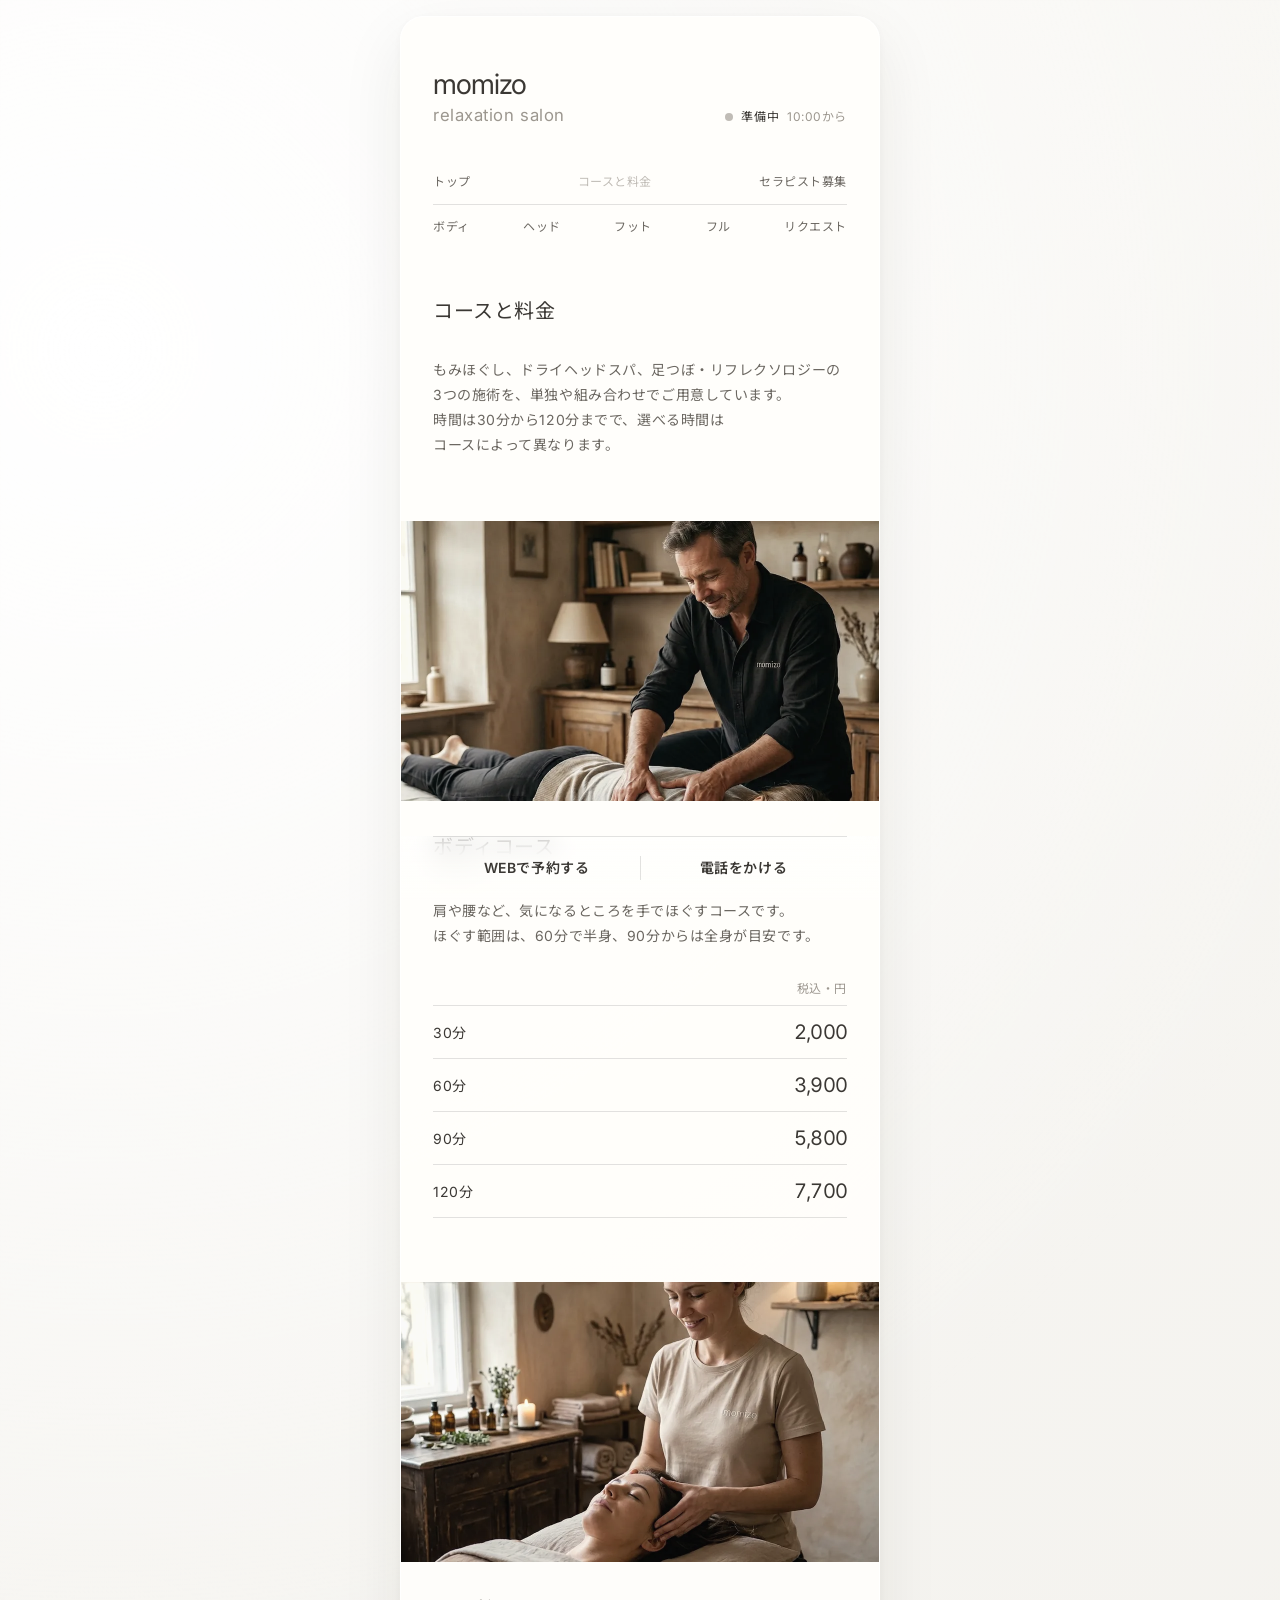
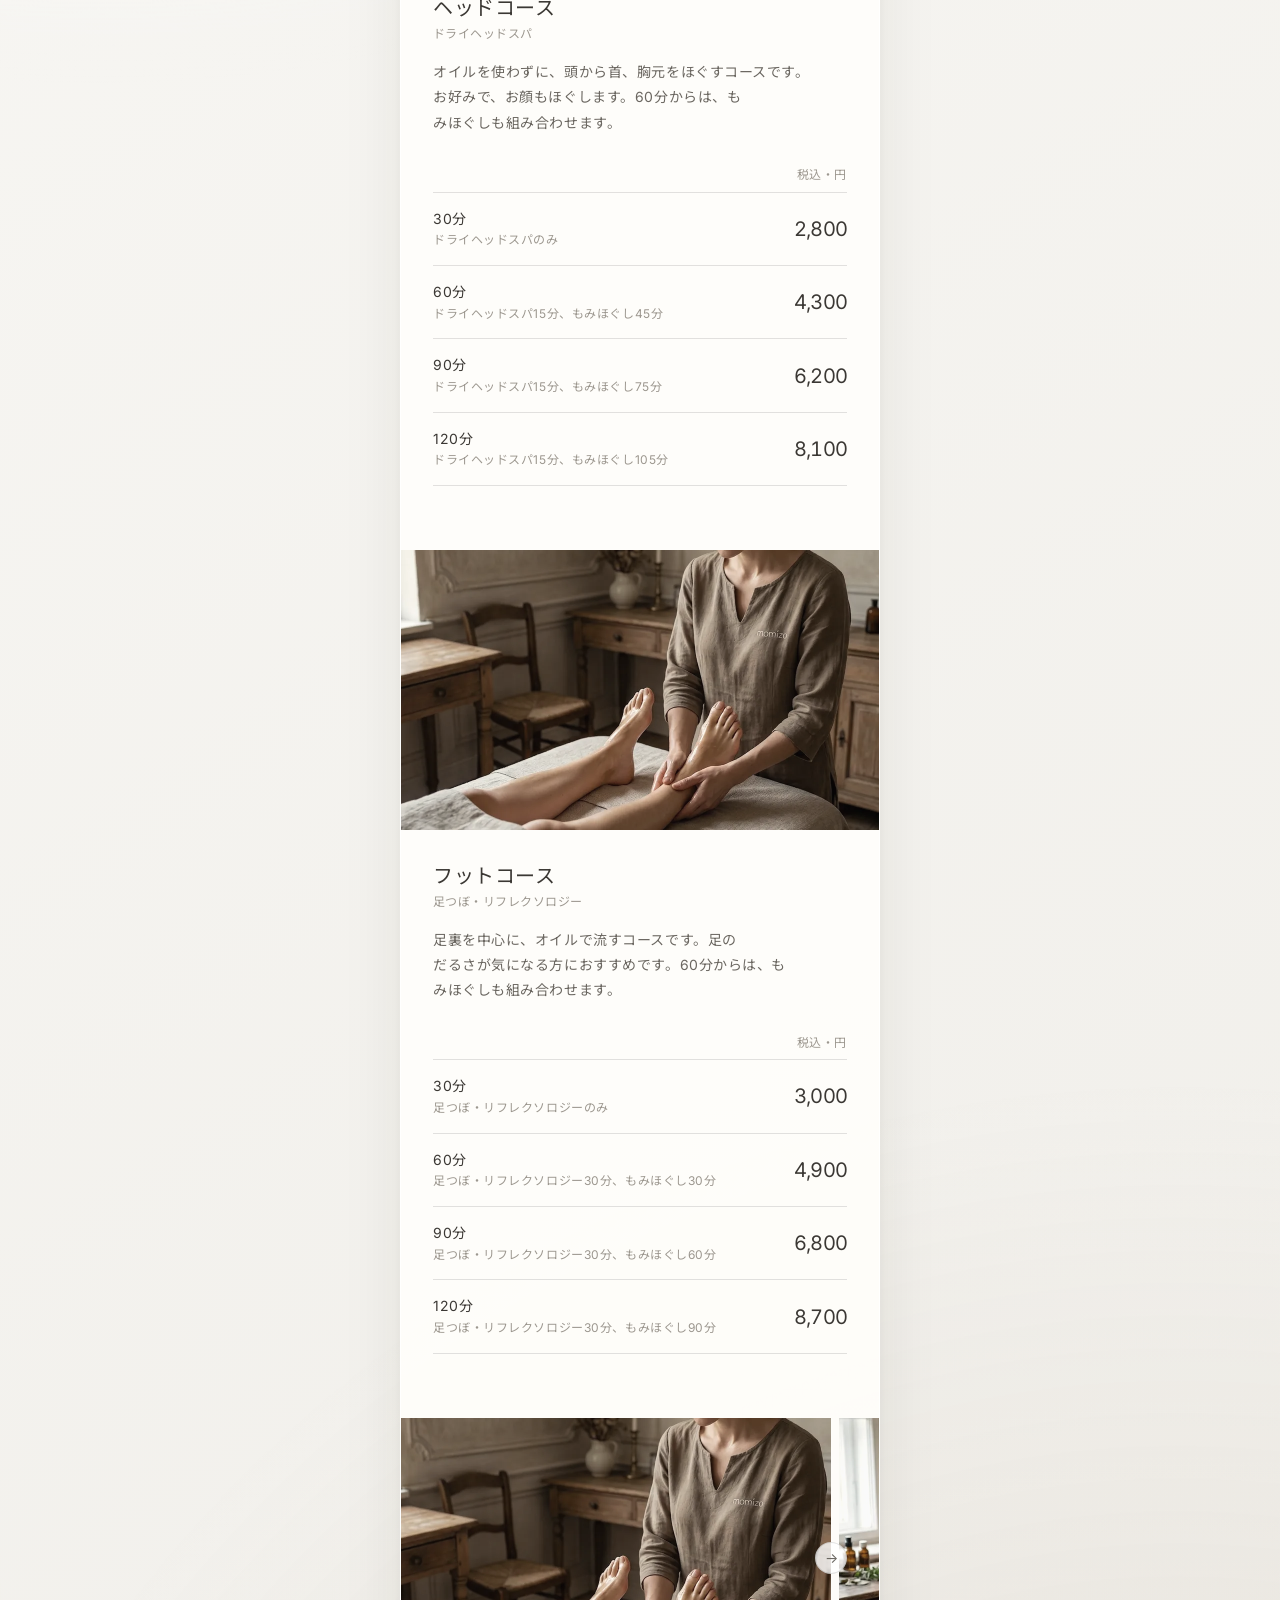
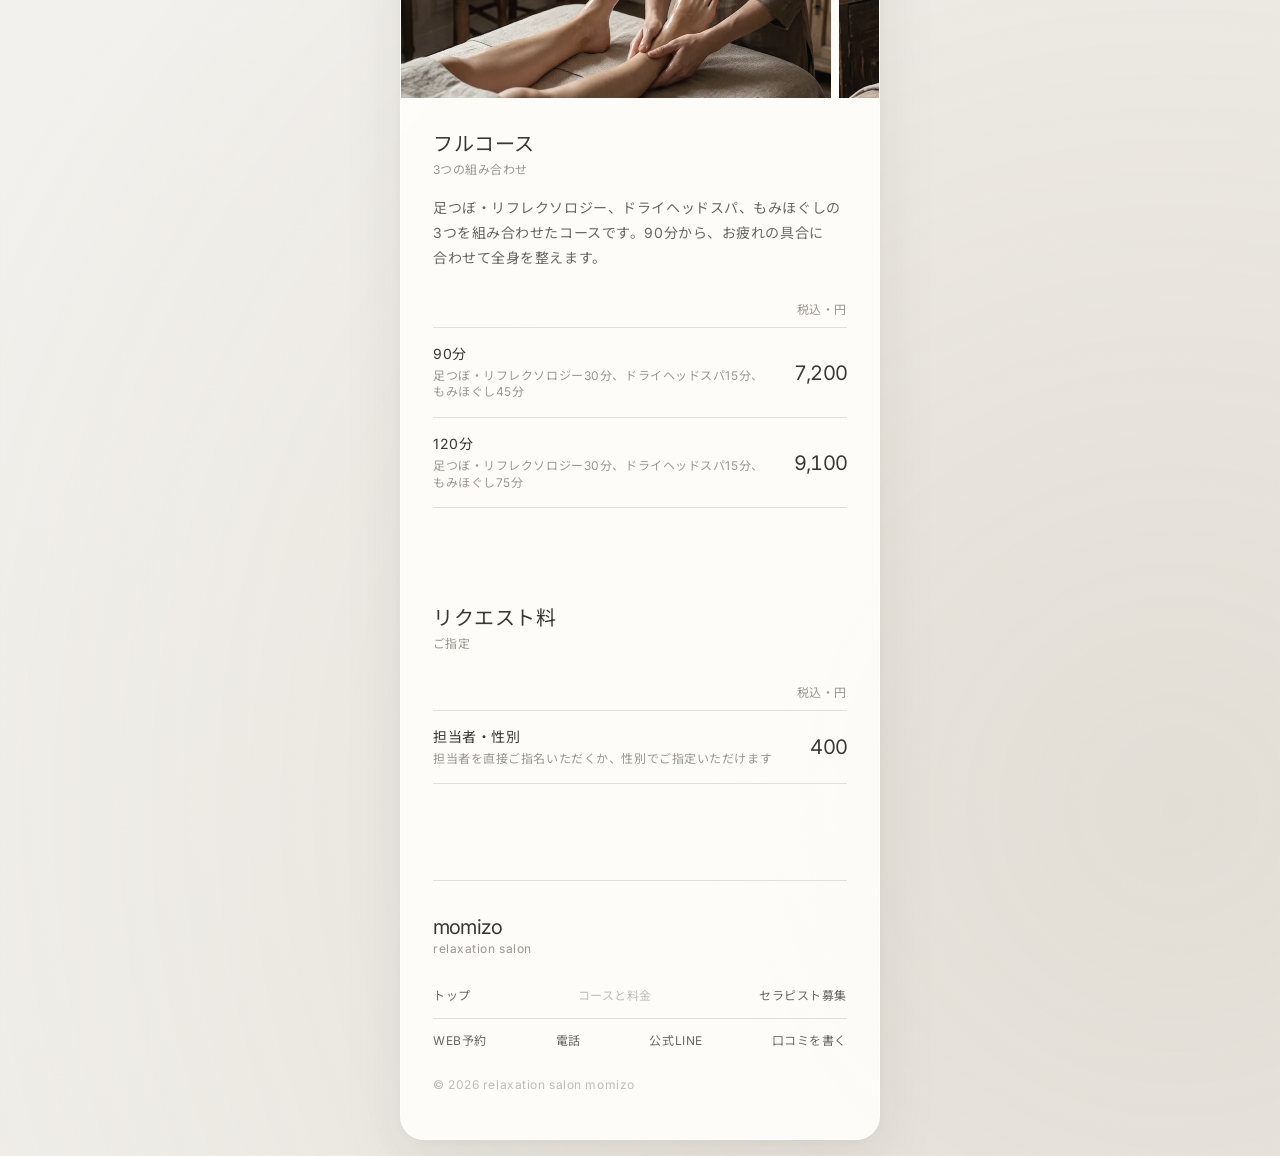
==== menu/index.html @ faef3290 "Add files via upload" ====
<!DOCTYPE html>
<html lang="ja">
<head>
<meta charset="UTF-8">
<meta name="viewport" content="width=device-width, initial-scale=1.0, viewport-fit=cover">
<meta name="theme-color" content="#f4f2ed">
<meta name="format-detection" content="telephone=no">
<title>コースと料金 | 揉蔵</title>
<meta name="description" content="揉蔵（もみぞう）のコースと料金です。もみほぐし、ドライヘッドスパ、足つぼ・リフレクソロジーの3つの施術を、単独や組み合わせでご用意しています。時間は30分から120分までで、選べる時間はコースによって異なります。">

<link rel="preconnect" href="https://fonts.googleapis.com">
<link rel="preconnect" href="https://fonts.gstatic.com" crossorigin>
<link href="https://fonts.googleapis.com/css2?family=Inter:wght@400;600&family=Noto+Sans+JP:wght@400;600&display=swap" rel="stylesheet">

<link rel="icon" href="../assets/icon/icon.svg" type="image/svg+xml">
<link rel="icon" href="../assets/icon/icon-32.png" sizes="32x32" type="image/png">
<link rel="apple-touch-icon" href="../assets/icon/apple-touch-icon.png">
<style>
/* =========================================================
   揉蔵サイト コースと料金のページ専用のスタイル（第11版。トップページと同じ値で組む）
   - 値は「揉蔵サイト デザイン規格書」のものだけを使う。ほかのページには影響しない
   - 画像は assets/img/ に置き、枠（.ph）の中に <img> を並べる。高さ560pxの WebP（1枚だけの枠は 960×560px）

   値の層
   層1 全体の共通値 … 色・文字・小さな間隔・角丸・部品の大きさ。全ページ同じ
   層2 ページの共通値 … 大きな間隔（64と96の2つ）。ページごとに1組
   層3 固有値 ……… 段階の外にある値。規格書の固有値の章に記載（変更禁止）

   規則
   1. 間隔は 4・8・12・16・24・32・48・64・96。関係が近いものほど狭く、となりの役割とは1段以上の差をつける
   2. 文字は 12・14・20（例外：ヘッダーのロゴ 28、求人の「65%」64）。太さは 400 が基本。600 は小見出し・ボタンだけ
      行間は 1・1.4・1.8。字間は基本 .04em
   3. 文と見出しは日本語。英語はロゴ（momizo と relaxation salon）と著作権表示だけ
   4. 写真の枠は高さ280で固定して横にスクロール。地図は 3:2
   5. 画面幅で値が変わるのは 480px 以下の1か所だけ
   ========================================================= */
:root {
  /* ===== 色 ===== */
  --ink-2: #3b3834; --muted: #6b6761; --soft: #9c978f; --faint: #c0bcb6;
  --accent: #a28d73; --accent-hover: #8f7b63;
  --paper: #f4f2ed; --paper-hi: #faf9f6; --paper-lo: #eeece7;
  --card: rgba(255,254,251,.9);
  --white: #fff; --white-50: rgba(255,255,255,.5); --white-80: rgba(255,255,255,.8);
  --ink-12: rgba(23,23,22,.12); --ink-20: rgba(23,23,22,.2);
  --accent-08: rgba(162,141,115,.08); --accent-16: rgba(162,141,115,.16);
  --shade-04: rgba(40,34,27,.04); --shade-08: rgba(40,34,27,.08);

  /* ================= 層1 全体の共通値 ================= */
  /* 間隔の段階 */
  --sp-1: 4px; --sp-2: 8px; --sp-3: 12px; --sp-4: 16px; --sp-6: 24px; --sp-8: 32px;
  --sp-12: 48px; --sp-16: 64px; --sp-24: 96px;

  /* 小さな間隔（役割で選ぶ） */
  --gap-tight: var(--sp-1);     /*  4 コース名→その下の施術名 */
  --gap-item: var(--sp-2);      /*  8 営業状況の点→文字、ナビ・ページの行の項目どうしの最小、特徴の札どうし */
  --gap-list: var(--sp-3);      /* 12 段落どうし、並んだボタンどうし、ボタン→注意書き */
  --gap-head: var(--sp-4);      /* 16 小見出し→中身、線で区切った行の上下、ページの行→区切り線→ナビ */
  --gap-block: var(--sp-6);     /* 24 本文→ボタン、注意書き→ボタン、セクションの説明文→中身 */
  --gap-section: var(--sp-8);   /* 32 セクション見出し→中身、写真→小見出し、区切り線の前後 */

  /* 横の位置（幅480px以下で変わる） */
  --page-pad: var(--sp-4);
  --card-w: 480px;              /* 固有値 */
  --card-pad-x: var(--sp-8);
  --card-pad-y: var(--sp-12);

  /* 部品の大きさ */
  --size-control: var(--sp-16); /* 64 ボタン・線のボタンの高さ（固有値） */
  --label-col: var(--sp-16);    /* 64 表の項目欄の幅（固有値） */
  --arrow: var(--sp-8);         /* 32 矢印の丸 */

  /* 線・角丸・影 */
  --bw: 1px; --focus-w: 2px;
  --r-md: 16px; --r-xl: 24px; --r-pill: 999px;
  --shadow-card: 0 var(--sp-6) var(--sp-16) var(--shade-08), 0 2px var(--sp-3) var(--shade-04);

  /* 文字 */
  --font-sans: "Inter", "Noto Sans JP", -apple-system, BlinkMacSystemFont, "Hiragino Sans", "Yu Gothic", sans-serif;
  --font-latin: "Inter", sans-serif;
  --fw-regular: 400; --fw-semibold: 600;
  --fs-sm: 12px;     /* 補足・注意書き、営業状況、ナビ、フッターのリンク、著作権表示、コースの施術名、表の単位 */
  --fs-md: 14px;     /* 本文、表、特徴の一覧、小見出し、ボタン */
  --fs-lg: 20px;     /* フッターのロゴ、セクション見出し、コース名、料金 */
  --fs-logo: 28px;   /* 固有値：ヘッダーのロゴ。下のリンクの行に埋もれないよう、ここだけ大きく */
  --lh-none: 1;      /* 1行の部品 */
  --lh-ui: 1.4;      /* 見出し、ボタン */
  --lh-text: 1.8;    /* 文章 */
  --ls-latin: -.04em; --ls-base: .04em;

  /* 動き */
  --dur-press: .1s; --dur-base: .2s; --dur-enter: .8s;
  --ease-out: cubic-bezier(.16, 1, .3, 1);
  --lift: -2px; --press: .97; --enter-y: var(--sp-4);
  --dock-delay: .6s;   /* 画面下のメニューが出てくるまでの間（カードの現れ .8s に少し重ねる） */

  /* 背景 */
  --bg-page:
    radial-gradient(circle at 8% 8%, var(--white), transparent 32%),
    radial-gradient(circle at 92% 92%, var(--accent-16), transparent 32%),
    linear-gradient(145deg, var(--paper-hi) 0%, var(--paper-lo) 100%);

  /* ================= 層2 ページの共通値（トップページ） ================= */
  --page-group: var(--sp-16);     /* 64 ナビ→最初の内容、セクションの中の大きなまとまりどうし、帯の上下の内側 */
  --page-section: var(--sp-24);   /* 96 セクションどうし、最後の内容→フッター */

  color-scheme: light;
}
@media (max-width: 480px) { :root { --page-pad: var(--sp-2); --card-pad-x: var(--sp-4); --card-pad-y: var(--sp-8); } }

/* ---------- 土台 ---------- */
* { box-sizing: border-box; margin: 0; padding: 0; }
html { scroll-behavior: smooth; -webkit-text-size-adjust: 100%; background: var(--paper); min-height: 100%; }
body {
  font-family: var(--font-sans); font-weight: var(--fw-regular); font-size: var(--fs-md); line-height: var(--lh-text); letter-spacing: var(--ls-base);
  color: var(--ink-2); background: var(--bg-page);
  -webkit-font-smoothing: antialiased; text-rendering: optimizeLegibility; overflow-x: hidden;
  min-height: 100svh; display: grid; place-items: start center;
  padding: calc(env(safe-area-inset-top, 0px) + var(--page-pad)) var(--page-pad) calc(env(safe-area-inset-bottom, 0px) + var(--page-pad));
}
/* 日本語は文節で折り返す。見出しは行の長さをそろえる。固有名詞と数字のまとまりは .nb で途中で切らない */
.nb { white-space: nowrap; }
h1, h2, h3, p, dd, li, small { word-break: auto-phrase; }
p, dd, li, small { text-wrap: pretty; }
h1, h2, h3 { text-wrap: balance; font-weight: var(--fw-regular); line-height: var(--lh-ui); color: var(--ink-2); }
main p { color: var(--muted); }
a { color: inherit; }
a:focus-visible { outline: var(--focus-w) solid var(--accent); outline-offset: var(--focus-w); }
.wrap { width: 100%; }
section[id], article[id] { scroll-margin-top: var(--page-group); }

/* ---------- カード ---------- */
.card {
  position: relative; width: min(100%, var(--card-w));
  min-height: calc(100svh - env(safe-area-inset-top, 0px) - env(safe-area-inset-bottom, 0px) - var(--page-pad) * 2);
  display: flex; flex-direction: column; padding: var(--card-pad-y) var(--card-pad-x); overflow: hidden;
  border: var(--bw) solid var(--white-80); border-radius: var(--r-xl); background: var(--card); box-shadow: var(--shadow-card);
  animation: enter var(--dur-enter) var(--ease-out) both;
}
@keyframes enter { from { opacity: 0; transform: translateY(var(--enter-y)) scale(.99); } to { opacity: 1; transform: none; } }

/* ---------- ヘッダー：ロゴ（左）と営業状況（右）を1行に、区切り線、その下にナビ ---------- */
.head .wrap { display: flex; align-items: flex-end; align-items: last baseline; justify-content: space-between; gap: var(--gap-head); }   /* 営業状況はロゴの下の行（relaxation salon）の文字の下の線にそろえる */
/* ページの行：ロゴの下に、フッターと同じ並び。ロゴとの間は48あけて、ロゴを独立させる。区切り線の上が「サイトのページ」、下が「このページの中」 */
.head .brand { font-size: var(--fs-logo); }
.head-pages { margin-top: var(--sp-12); padding-bottom: var(--gap-head); border-bottom: var(--bw) solid var(--ink-12); }
/* ロゴ：コース名と同じ書き方。英字の名前（20px・400・-.04em・ink-2）の下に、小さな英字（12px・soft）。間0 */
.brand { display: grid; font-size: var(--fs-lg); color: inherit; text-decoration: none; transition: opacity var(--dur-base) var(--ease-out); }
.brand-name { font-size: 1em; line-height: var(--lh-ui); letter-spacing: var(--ls-latin); color: var(--ink-2); }
/* ロゴは1つの塊として大きさを変える。relaxation salon は momizo の0.6倍（フッター20→12、ヘッダー28→16.8） */
.brand-sub { font-size: .6em; line-height: var(--lh-ui); color: var(--soft); white-space: nowrap; }
/* 営業状況：点＋いまの状態（ink-2）と、閉まる時刻か次に開く日時（soft） */
.status { display: none; align-items: baseline; gap: var(--gap-item); font-size: var(--fs-sm); line-height: var(--lh-ui); white-space: nowrap; color: var(--soft); }
.status.on { display: flex; }
.status b { display: flex; align-items: center; gap: var(--gap-item); font-weight: inherit; color: var(--ink-2); }
.status b::before { content: ""; width: var(--sp-2); height: var(--sp-2); border-radius: 50%; background: var(--faint); }
.status.open b::before { background: var(--accent); box-shadow: 0 0 0 var(--sp-1) var(--accent-16); }

/* ナビとリンクの行：左右の端までそろえて1行に。
   ヘッダー：ロゴ → ページの行 → 区切り線 → そのページの目次（見出しを上から順に。ページ内へ飛ぶ）
   フッター：ロゴ → ページの行 → 区切り線 → 外部（WEB予約 → 電話 → 公式LINE → 口コミを書く）
   ページの行はヘッダーとフッターで同じ（トップ → コースと料金 → セラピスト募集。今いるページは薄くして、リンクにしない） */
.nav, .link-row { display: flex; flex-wrap: wrap; justify-content: space-between; gap: var(--gap-item); }
.nav { margin-top: var(--gap-head); }
.nav a, .link-row a, .link-row span { padding: var(--gap-head) 0; margin: calc(var(--gap-head) * -1) 0; font-size: var(--fs-sm); line-height: var(--lh-none); text-decoration: none; white-space: nowrap; color: var(--muted); transition: color var(--dur-base) var(--ease-out); }
.link-row [aria-current] { color: var(--faint); }   /* 今いるページは薄くして、リンクにしない */
@media (hover: hover) { .brand:hover { opacity: .6; } .nav a:hover, .link-row a:hover { color: var(--ink-2); } }

/* ---------- 写真の枠（画像がないときは仮画像の面） ---------- */
/* 写真は角丸の枠に入れず、カードの端から端まで広げる（はじめての方への帯と同じ広げ方）。
   色味は、地図と同じ考えで少しだけ落ち着かせ、写真どうしのトーンをそろえる */
/* 高さは280で固定（固有値）。写真はその高さのまま横に並べ、横にスクロールして複数枚を見る。
   次の写真が48だけのぞくように、1枚の幅は枠より48せまくする。1枚だけのときは枠の幅いっぱいに広げる。
   止まる位置（スナップ）は付けない。指を離した所でそのまま止まり、端から端へ戻らない */
.ph {
  --ph-h: 280px;
  display: flex; gap: var(--sp-2); height: var(--ph-h);
  margin-inline: calc(var(--card-pad-x) * -1);
  overflow-x: auto; overflow-y: hidden; overscroll-behavior-x: contain; contain: inline-size;
  scrollbar-width: none;
}
.ph::-webkit-scrollbar { display: none; }
.ph img {
  flex: 0 0 auto; width: auto; height: 100%; max-width: calc(100% - var(--sp-12));
  object-fit: cover;
  background: linear-gradient(160deg, var(--paper-hi) 0%, var(--accent-16) 100%);
  filter: saturate(.82) sepia(.08) brightness(1.02) contrast(.96);
}
.ph img:only-child { width: 100%; max-width: none; }
/* マウスの人向けの送りボタン（矢印の丸）。スクロールできる枠にだけ、スクリプトで付ける */
.ph-box { position: relative; }
.ph-btn {
  position: absolute; top: 50%; z-index: 1; width: var(--arrow); height: var(--arrow); margin-top: calc(var(--arrow) / -2);
  display: none; place-items: center; padding: 0; cursor: pointer;
  border: var(--bw) solid var(--ink-12); border-radius: 50%; background: var(--white-80);
  font: inherit; line-height: var(--lh-none); color: var(--muted);
  transition: opacity var(--dur-base) var(--ease-out), background-color var(--dur-base) var(--ease-out);
}
.ph-btn.prev { left: 0; } .ph-btn.next { right: 0; }
.ph-btn[disabled] { opacity: 0; pointer-events: none; }
@media (hover: hover) and (pointer: fine) { .ph-btn { display: grid; } .ph-btn:hover { background: var(--white); color: var(--ink-2); } }

/* ---------- 見出し：日本語だけ。セクション見出しは20で400、小見出しは本文と同じ14で600 ---------- */
h2 { font-size: var(--fs-lg); margin-bottom: var(--gap-section); }
h3 { font-size: var(--fs-md); font-weight: var(--fw-semibold); }

/* ---------- ページの並び（層2） ---------- */
.page-title { padding-top: var(--page-group); }
.courses { display: grid; gap: var(--page-group); margin-top: var(--page-group); }
.sec { padding-top: var(--page-section); }

/* ---------- ページの題：セクション見出しと同じ形 ---------- */
h1 { font-size: var(--fs-lg); margin-bottom: var(--gap-section); }

/* ---------- コース：写真 → コース名（英語の下に日本語）→ 説明 → 料金表 ---------- */
.course .name { display: grid; margin-bottom: 0; gap: var(--gap-tight); margin-top: var(--gap-section); font-size: var(--fs-lg); }
.course .name small { font-size: var(--fs-sm); letter-spacing: var(--ls-base); color: var(--soft); }
#request .name { display: grid; gap: var(--gap-tight); }   /* コース名と同じ形：名前の下に小さく日本語の説明 */
#request .name small { font-size: var(--fs-sm); letter-spacing: var(--ls-base); color: var(--soft); }
.course .name + p { margin-top: var(--gap-head); }

/* ---------- 料金表：左に時間とその内訳、右に料金。線の行の上下は16 ---------- */
.prices { list-style: none; border-top: var(--bw) solid var(--ink-12); }
/* 単位：表の右上に1か所だけ「税込・円」（総額表示）。料金の数字には「¥」も「税込」も付けない */
.unit { margin-top: var(--gap-section); margin-bottom: var(--gap-item); text-align: right; font-size: var(--fs-sm); line-height: var(--lh-ui); color: var(--soft); }
.unit + .prices { margin-top: 0; }
h2 + .unit { margin-top: 0; }   /* 見出しの直後は見出しの余白だけ */
p + .prices { margin-top: var(--gap-section); }
.prices li { display: grid; grid-template-columns: 1fr auto; gap: 0 var(--gap-head); align-items: center; padding: var(--gap-head) 0; border-bottom: var(--bw) solid var(--ink-12); }
.prices .t { display: grid; gap: var(--gap-tight); line-height: var(--lh-ui); }
.prices .t small { font-size: var(--fs-sm); color: var(--soft); }
.prices b { font-size: var(--fs-lg); line-height: var(--lh-none); font-weight: var(--fw-regular); letter-spacing: var(--ls-latin); font-variant-numeric: tabular-nums; white-space: nowrap; }

/* ---------- フッター ---------- */
.site-foot { margin-top: auto; padding-top: var(--page-section); }

/* ---------- 画面下のメニュー（LINEのリッチメニューのように画面の下に出す）
   カードの中に溶け込む形：カードの幅の内側に、白の透ける面（white-50 → card）とぼかし。影と角丸は付けない。
   上の区切り線はページの区切り線と同じく、中身の幅だけ。項目どうしは短い縦線で区切る。
   絵は使わず、文字だけ。ボタンと同じ 14px・600・ink-2 にして、ページの言葉づかいに合わせる。
   フッター（求人ページはフォーム）が見えてきたら、下へ引っ込めて隠す ---------- */
.dock {
  position: fixed; left: 50%; bottom: 0; z-index: 10;
  width: min(100% - (var(--page-pad) + var(--bw)) * 2, var(--card-w) - var(--bw) * 2); translate: -50% 0;
  display: grid; grid-auto-flow: column; grid-auto-columns: 1fr;
  padding: 0 var(--card-pad-x) env(safe-area-inset-bottom, 0px);
  background: linear-gradient(var(--white-50), var(--card));
  -webkit-backdrop-filter: blur(var(--sp-3)); backdrop-filter: blur(var(--sp-3));
  transition: translate var(--dur-base) var(--ease-out), opacity var(--dur-base) var(--ease-out);
}
.dock::before { content: ""; position: absolute; top: 0; left: var(--card-pad-x); right: var(--card-pad-x); height: var(--bw); background: var(--ink-12); }
.dock.hide { translate: -50% 100%; opacity: 0; pointer-events: none; }
/* 開いたとき、カードが現れ終わるころに下からすっと出てくる（1回だけ）。
   backwards なので、出終わったあとは .hide の出し入れの邪魔をしない */
.dock { animation: dock-in var(--dur-enter) var(--ease-out) var(--dock-delay) backwards; }
@keyframes dock-in { from { translate: -50% 100%; opacity: 0; } }
.dock a {
  position: relative; display: grid; place-content: center;
  min-height: var(--size-control); font-size: var(--fs-md); font-weight: var(--fw-semibold); line-height: var(--lh-ui); text-decoration: none; white-space: nowrap; color: var(--ink-2);
  transition: opacity var(--dur-base) var(--ease-out), transform var(--dur-base) var(--ease-out);
}
.dock a + a::before { content: ""; position: absolute; left: 0; top: 50%; height: var(--sp-6); margin-top: calc(var(--sp-6) / -2); width: var(--bw); background: var(--ink-12); }
.dock a:focus-visible { outline-offset: calc(var(--focus-w) * -1); border-radius: var(--r-md); }
.dock a:active { transform: scale(var(--press)); transition-duration: var(--dur-press); }
@media (hover: hover) { .dock a:hover { opacity: .6; } }

.foot-body { padding-top: var(--gap-section); border-top: var(--bw) solid var(--ink-12); }
.foot-pages { margin-top: var(--gap-section); padding-bottom: var(--gap-head); border-bottom: var(--bw) solid var(--ink-12); }
.foot-ext { margin-top: var(--gap-head); }   /* 線の上下16。押せる範囲は線のところで接する */
.footer { margin-top: var(--gap-section); font-family: var(--font-latin); font-size: var(--fs-sm); line-height: var(--lh-none); color: var(--faint); }

@keyframes rise { from { opacity: 0; translate: 0 var(--enter-y); } to { opacity: 1; translate: 0 0; } }
@media (prefers-reduced-motion: reduce) { *, *::before, *::after { animation-duration: .01ms !important; animation-delay: 0s !important; transition-duration: .01ms !important; scroll-behavior: auto !important; } }
</style>
</head>

<body class="page-menu">
<div class="card">
<header class="head">
  <div class="wrap">
    <a class="brand" href="../" aria-label="momizo トップページ"><span class="brand-name" lang="en">momizo</span><span class="brand-sub" lang="en">relaxation salon</span></a>
    <p class="status" id="status"></p>
  </div>
  <nav class="link-row head-pages" aria-label="ページ">
    <a href="../">トップ</a><span aria-current="page">コースと料金</span><a href="../recruit/">セラピスト募集</a>
  </nav>
  <nav class="nav" aria-label="このページの目次">
    <a href="#body">ボディ</a><a href="#head">ヘッド</a><a href="#foot">フット</a><a href="#full">フル</a><a href="#request">リクエスト</a>
  </nav>
</header>

<main>
  <div class="page-title">
    <h1>コースと料金</h1>
    <p>もみほぐし、ドライヘッドスパ、<span class="nb">足つぼ・リフレクソロジー</span>の3つの施術を、単独や組み合わせでご用意しています。時間は30分から120分までで、選べる時間はコースによって異なります。</p>
  </div>

  <div class="courses">
    <article class="course" id="body">
      <div class="ph"><img src="../assets/img/course-body.webp" alt="もみほぐしの様子。服の上から背中をほぐす" width="960" height="560" decoding="async"></div>
      <h2 class="name">ボディコース<small>もみほぐし</small></h2>
      <p>肩や腰など、気になるところを手でほぐすコースです。ほぐす範囲は、60分で半身、90分からは全身が目安です。</p>
      <p class="unit">税込・円</p>
      <ul class="prices">
          <li><span class="t">30分</span><b>2,000</b></li>
          <li><span class="t">60分</span><b>3,900</b></li>
          <li><span class="t">90分</span><b>5,800</b></li>
          <li><span class="t">120分</span><b>7,700</b></li>
      </ul>
    </article>
    <article class="course" id="head">
      <div class="ph"><img src="../assets/img/course-head.webp" alt="ドライヘッドスパの様子。あお向けで頭をほぐす" width="960" height="560" loading="lazy" decoding="async"></div>
      <h2 class="name">ヘッドコース<small>ドライヘッドスパ</small></h2>
      <p>オイルを使わずに、頭から首、胸元をほぐすコースです。お好みで、お顔もほぐします。60分からは、もみほぐしも組み合わせます。</p>
      <p class="unit">税込・円</p>
      <ul class="prices">
          <li><span class="t">30分<small><span class="nb">ドライヘッドスパのみ</span></small></span><b>2,800</b></li>
          <li><span class="t">60分<small><span class="nb">ドライヘッドスパ15分</span>、<span class="nb">もみほぐし45分</span></small></span><b>4,300</b></li>
          <li><span class="t">90分<small><span class="nb">ドライヘッドスパ15分</span>、<span class="nb">もみほぐし75分</span></small></span><b>6,200</b></li>
          <li><span class="t">120分<small><span class="nb">ドライヘッドスパ15分</span>、<span class="nb">もみほぐし105分</span></small></span><b>8,100</b></li>
      </ul>
    </article>
    <article class="course" id="foot">
      <div class="ph"><img src="../assets/img/course-foot.webp" alt="足つぼ・リフレクソロジーの様子。オイルで足をほぐす" width="960" height="560" loading="lazy" decoding="async"></div>
      <h2 class="name">フットコース<small>足つぼ・リフレクソロジー</small></h2>
      <p>足裏を中心に、オイルで流すコースです。足のだるさが気になる方におすすめです。60分からは、もみほぐしも組み合わせます。</p>
      <p class="unit">税込・円</p>
      <ul class="prices">
          <li><span class="t">30分<small><span class="nb">足つぼ・リフレクソロジーのみ</span></small></span><b>3,000</b></li>
          <li><span class="t">60分<small><span class="nb">足つぼ・リフレクソロジー30分</span>、<span class="nb">もみほぐし30分</span></small></span><b>4,900</b></li>
          <li><span class="t">90分<small><span class="nb">足つぼ・リフレクソロジー30分</span>、<span class="nb">もみほぐし60分</span></small></span><b>6,800</b></li>
          <li><span class="t">120分<small><span class="nb">足つぼ・リフレクソロジー30分</span>、<span class="nb">もみほぐし90分</span></small></span><b>8,700</b></li>
      </ul>
    </article>
    <article class="course" id="full">
      <div class="ph"><img src="../assets/img/course-foot.webp" alt="足つぼ・リフレクソロジーの様子" width="960" height="560" loading="lazy" decoding="async"><img src="../assets/img/course-head.webp" alt="ドライヘッドスパの様子" width="960" height="560" loading="lazy" decoding="async"><img src="../assets/img/course-body.webp" alt="もみほぐしの様子" width="960" height="560" loading="lazy" decoding="async"></div>
      <h2 class="name">フルコース<small>3つの組み合わせ</small></h2>
      <p><span class="nb">足つぼ・リフレクソロジー</span>、ドライヘッドスパ、もみほぐしの3つを組み合わせたコースです。90分から、お疲れの具合に合わせて全身を整えます。</p>
      <p class="unit">税込・円</p>
      <ul class="prices">
          <li><span class="t">90分<small><span class="nb">足つぼ・リフレクソロジー30分</span>、<span class="nb">ドライヘッドスパ15分</span>、<span class="nb">もみほぐし45分</span></small></span><b>7,200</b></li>
          <li><span class="t">120分<small><span class="nb">足つぼ・リフレクソロジー30分</span>、<span class="nb">ドライヘッドスパ15分</span>、<span class="nb">もみほぐし75分</span></small></span><b>9,100</b></li>
      </ul>
    </article>
  </div>

  <section class="sec" id="request">
    <h2 class="name">リクエスト料<small>ご指定</small></h2>
    <p class="unit">税込・円</p>
    <ul class="prices">
      <li><span class="t">担当者・性別<small>担当者を直接ご指名いただくか、性別でご指定いただけます</small></span><b>400</b></li>
    </ul>
  </section>

</main>

<footer class="site-foot">
  <div class="foot-body">
    <a class="brand" href="../" aria-label="momizo トップページ"><span class="brand-name" lang="en">momizo</span><span class="brand-sub" lang="en">relaxation salon</span></a>
    <nav class="link-row foot-pages" aria-label="ページ">
      <a href="../">トップ</a><span aria-current="page">コースと料金</span><a href="../recruit/">セラピスト募集</a>
    </nav>
    <nav class="link-row foot-ext" aria-label="予約と連絡">
      <a href="https://app.squareup.com/appointments/book/tli4clkb20flxc/LZPVZXQ5CZ1A5/start">WEB予約</a><a href="tel:0287339178">電話</a><a href="https://page.line.me/cvj7583f" target="_blank" rel="noopener">公式LINE</a><a href="https://g.page/r/CUU9HvUGSyP-EAE/review" target="_blank" rel="noopener">口コミを書く</a>
    </nav>
    <p class="footer" lang="en">&copy; 2026 relaxation salon momizo</p>
  </div>
</footer>
</div>

<nav class="dock" id="dock" aria-label="ご予約">
  <a href="https://app.squareup.com/appointments/book/tli4clkb20flxc/LZPVZXQ5CZ1A5/start">WEBで予約する</a>
  <a href="tel:0287339178">電話をかける</a>
</nav>

<!-- 営業時間はトップページの表・構造化データと同じ。変えるときは、両方のページの H を直す -->
<script>
/* 日本時間の「いま」 */
const jstNow = () => new Date(new Date().toLocaleString("en-US", { timeZone: "Asia/Tokyo" }));

/* 営業状況（ヘッダー右）。いまの状態と、閉まる時刻か次に開く日時を1行に */
(() => {
  const H = { 0:[10,22], 1:[14,24], 2:null, 3:null, 4:[14,24], 5:[14,22], 6:[10,22] };
  const DAY = ["日", "月", "火", "水", "木", "金", "土"];
  const el = document.getElementById("status");
  try {
    const jp = jstNow();
    const d = jp.getDay();
    const now = jp.getHours() + jp.getMinutes() / 60;
    const t = (n) => String(n).padStart(2, "0") + ":00";
    const h = H[d];
    let state, detail;
    if (h && now >= h[0] && now < h[1]) {
      state = "営業中"; detail = t(h[1]) + "まで"; el.classList.add("open");
    } else if (h && now < h[0]) {
      state = "準備中"; detail = t(h[0]) + "から";
    } else {
      let n = 1; while (!H[(d + n) % 7]) n++;
      const next = (d + n) % 7;
      state = h ? "営業時間外" : "定休日";
      detail = (n === 1 ? "明日" : DAY[next] + "曜") + " " + t(H[next][0]) + "から";
    }
    el.innerHTML = "<b>" + state + "</b><span>" + detail + "</span>";
    el.classList.add("on");
  } catch (e) {}
})();
</script>
<script>
/* 画面下のメニュー：フッターが画面に入ってきたら隠す（フッターに同じリンクがあるため） */
(() => {
  const dock = document.getElementById("dock");
  const foot = document.querySelector(".site-foot");
  let ticking = false;
  const update = () => {
    ticking = false;
    const hide = foot.getBoundingClientRect().top < innerHeight;
    dock.classList.toggle("hide", hide);
    dock.inert = hide;
  };
  const onScroll = () => { if (!ticking) { ticking = true; requestAnimationFrame(update); } };
  addEventListener("scroll", onScroll, { passive: true });
  addEventListener("resize", onScroll);
  update();
})();
</script>
<script>
/* 写真の枠：横にスクロールできるときだけ、マウス向けの送りボタンを付ける */
document.querySelectorAll('.ph').forEach(function (ph) {
  if (ph.children.length < 2) return;
  var box = document.createElement('div'); box.className = 'ph-box';
  ph.parentNode.insertBefore(box, ph); box.appendChild(ph);
  function make(cls, label, txt, dir) {
    var b = document.createElement('button'); b.type = 'button'; b.className = 'ph-btn ' + cls;
    b.setAttribute('aria-label', label); b.textContent = txt;
    b.addEventListener('click', function () { ph.scrollBy({ left: dir * ph.clientWidth * .8, behavior: 'smooth' }); });
    box.appendChild(b); return b;
  }
  var prev = make('prev', '前の写真', '←', -1), next = make('next', '次の写真', '→', 1);
  function update() {
    var max = ph.scrollWidth - ph.clientWidth - 1;
    prev.disabled = ph.scrollLeft <= 1; next.disabled = ph.scrollLeft >= max;
  }
  ph.addEventListener('scroll', update, { passive: true });
  window.addEventListener('resize', update);
  ph.querySelectorAll('img').forEach(function (i) { i.addEventListener('load', update); });
  update();
});
</script>
</body>
</html>
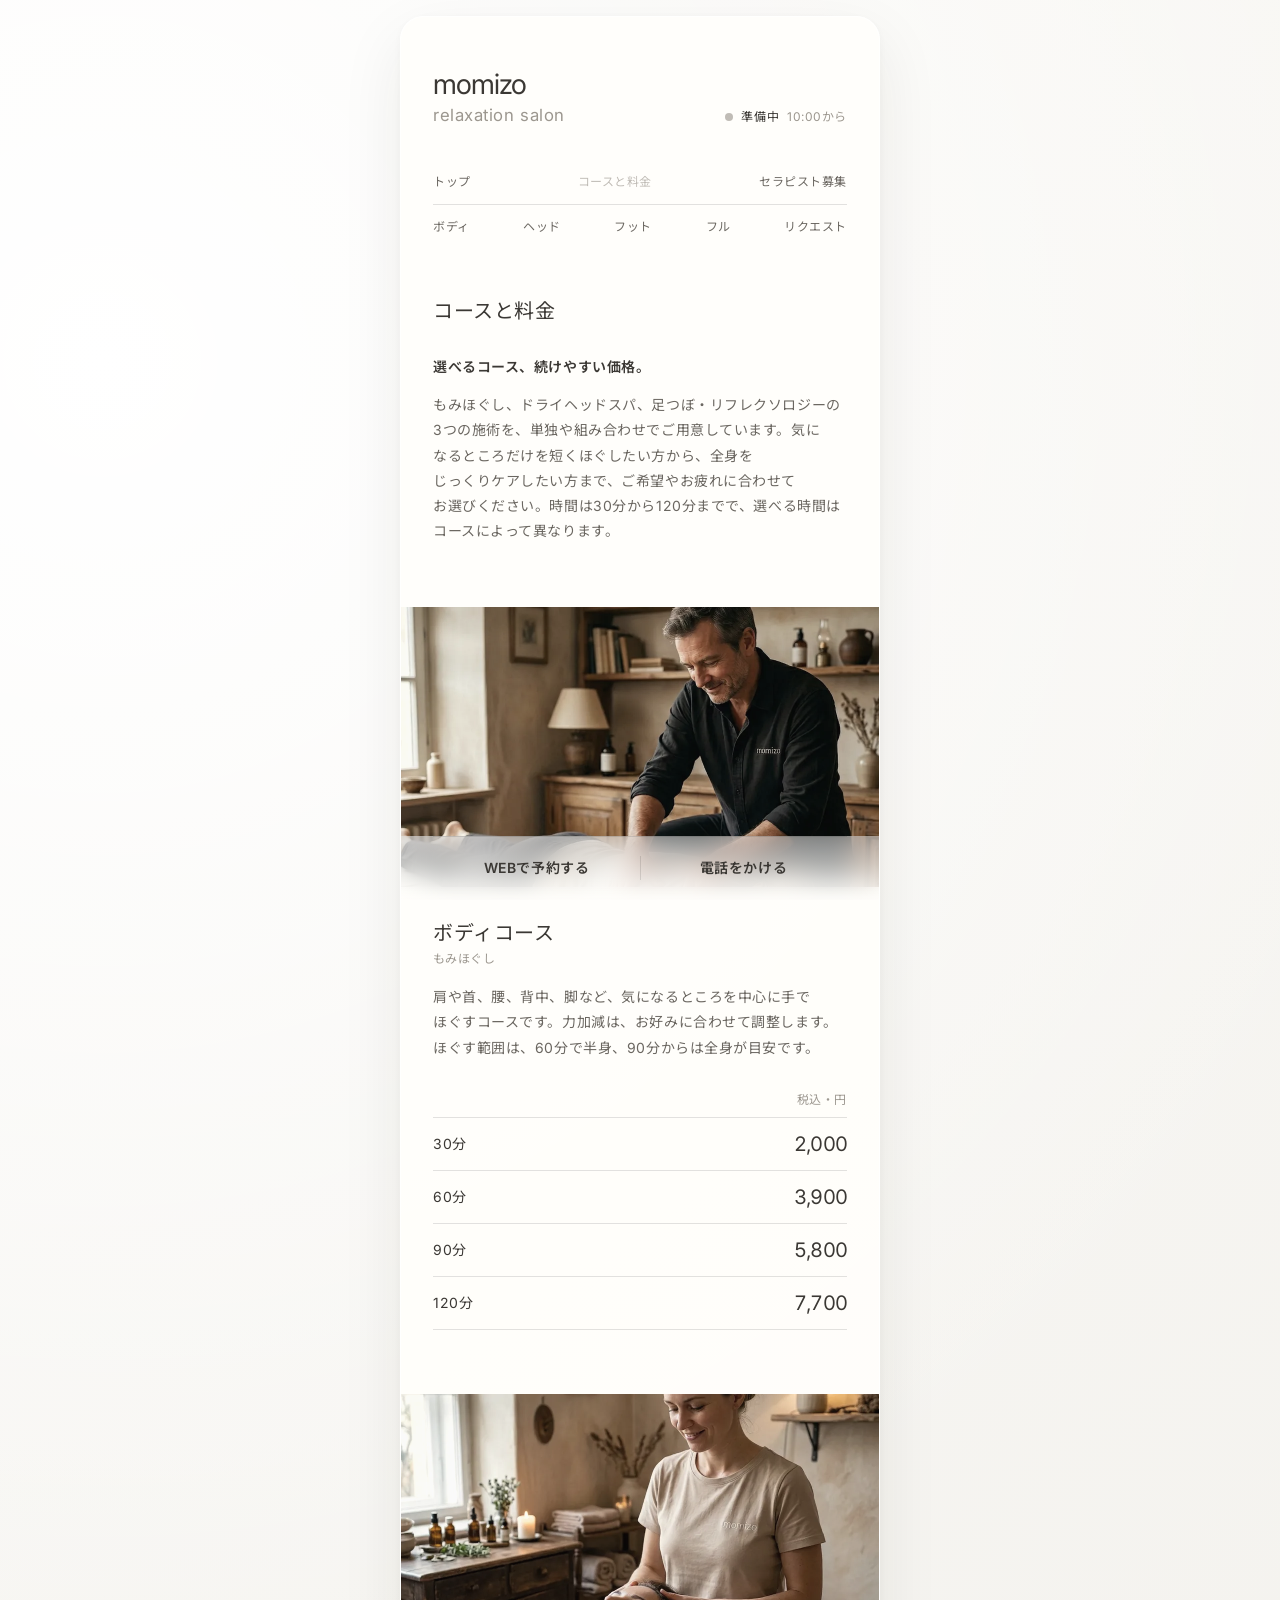
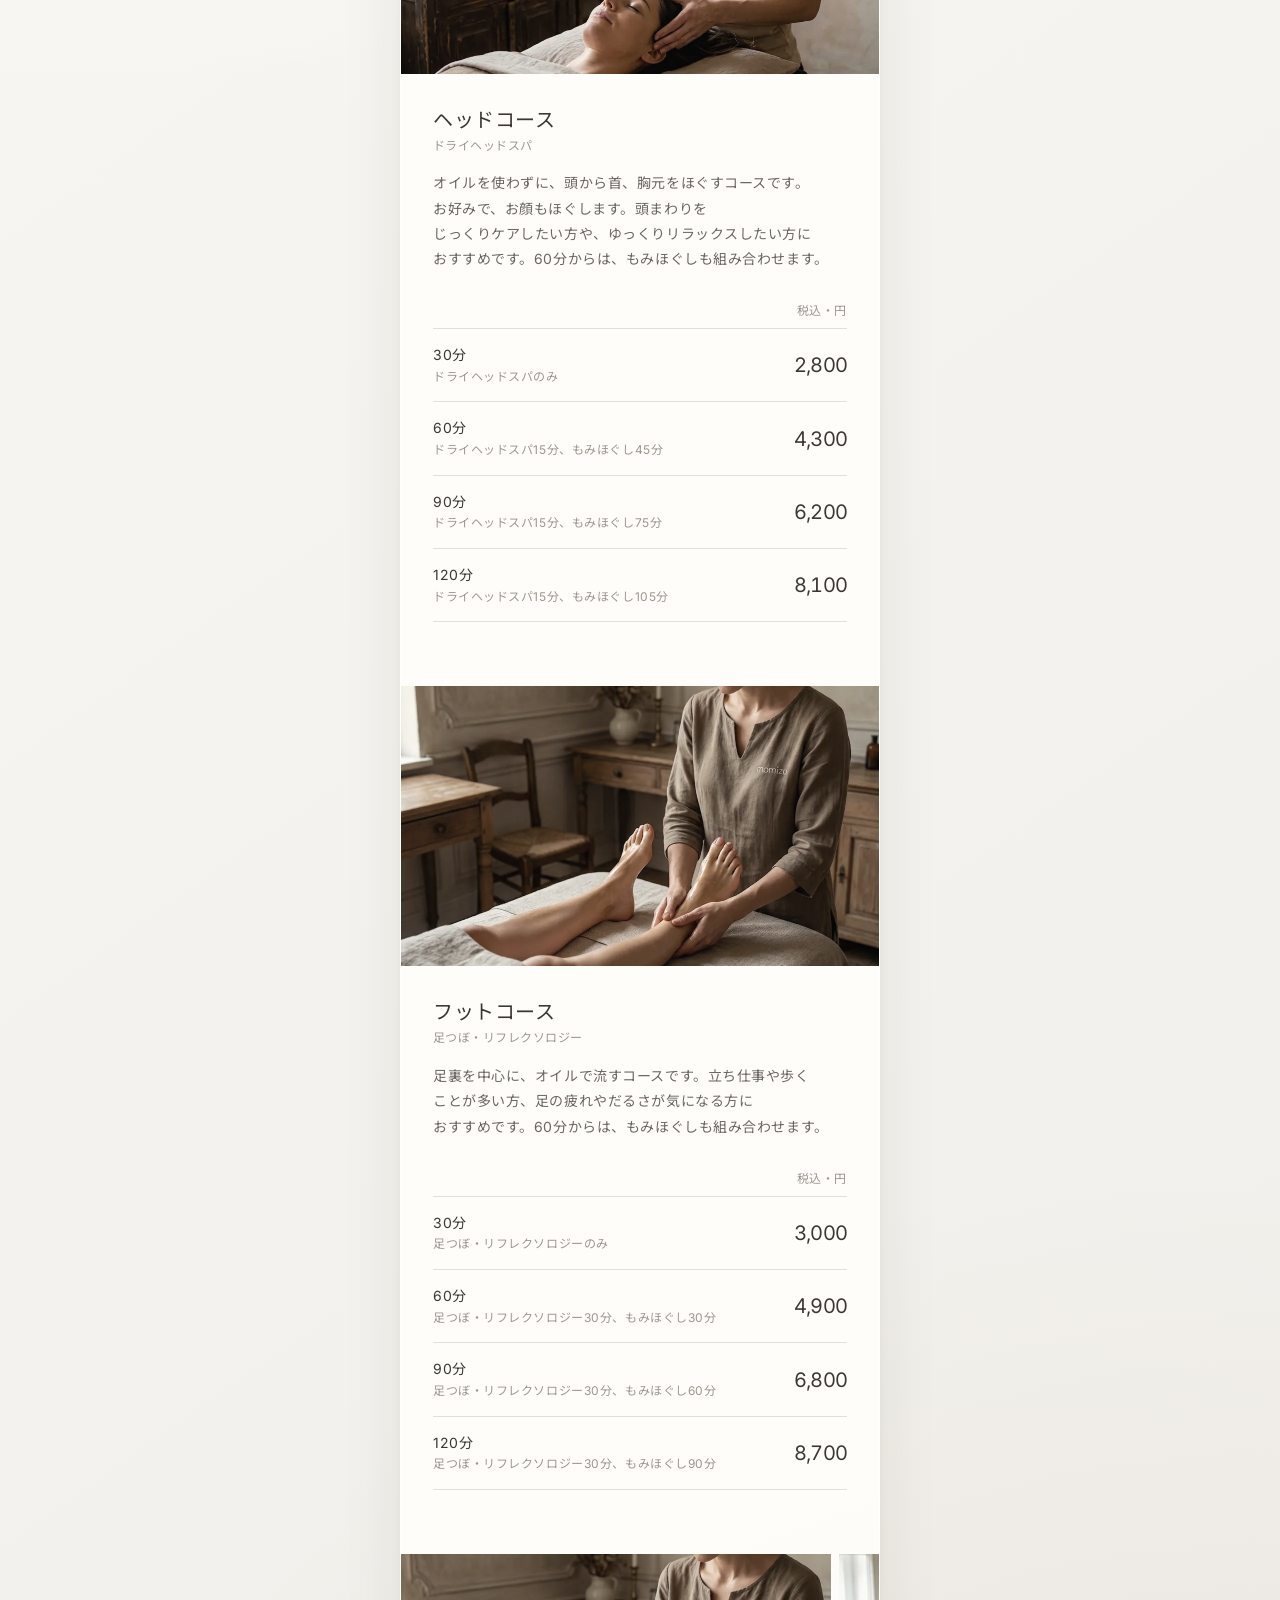
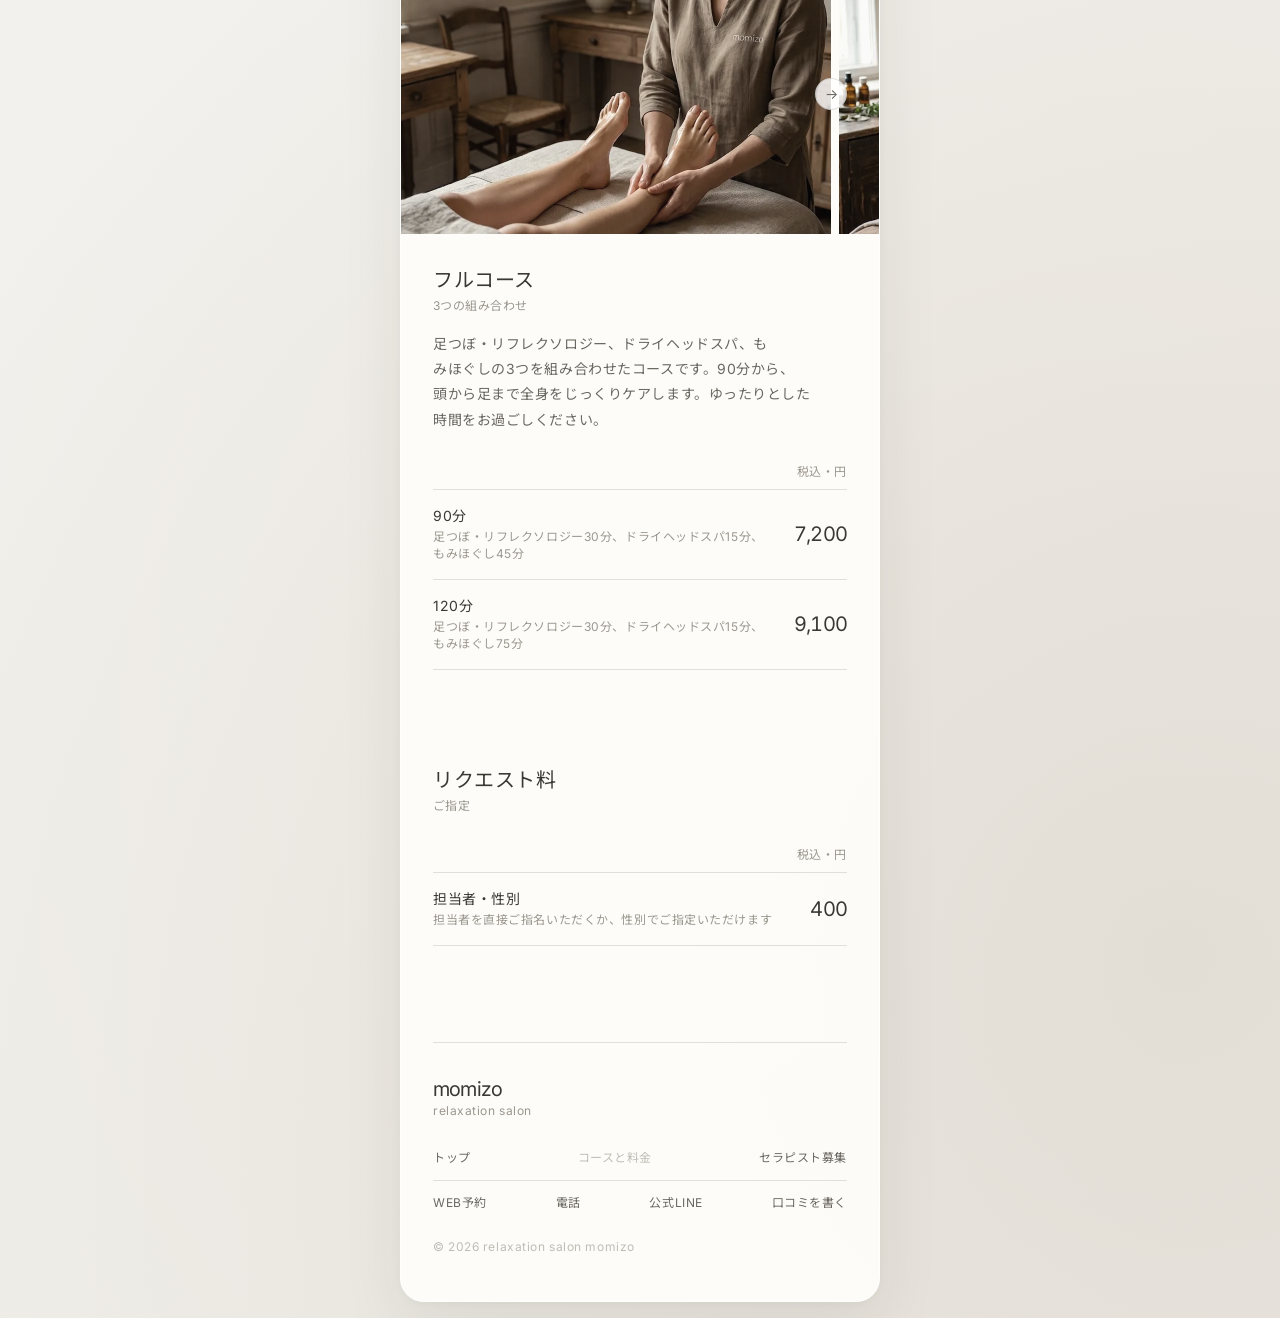
==== commit 35f98027: "Update index.html" ====
--- a/menu/index.html
+++ b/menu/index.html
@@ -6,7 +6,7 @@
 <meta name="theme-color" content="#f4f2ed">
 <meta name="format-detection" content="telephone=no">
 <title>コースと料金 | 揉蔵</title>
-<meta name="description" content="揉蔵（もみぞう）のコースと料金です。もみほぐし、ドライヘッドスパ、足つぼ・リフレクソロジーの3つの施術を、単独や組み合わせでご用意しています。時間は30分から120分までで、選べる時間はコースによって異なります。">
+<meta name="description" content="揉蔵（もみぞう）のコースと料金です。選べるコース、続けやすい価格。もみほぐし、ドライヘッドスパ、足つぼ・リフレクソロジーの3つの施術を、単独や組み合わせでご用意しています。気になるところだけを短くほぐしたい方から、全身をじっくりケアしたい方まで、ご希望やお疲れに合わせてお選びください。">
 
 <link rel="preconnect" href="https://fonts.googleapis.com">
 <link rel="preconnect" href="https://fonts.gstatic.com" crossorigin>
@@ -17,13 +17,15 @@
 <link rel="apple-touch-icon" href="../assets/icon/apple-touch-icon.png">
 <style>
 /* =========================================================
-   揉蔵サイト コースと料金のページ専用のスタイル（第11版。トップページと同じ値で組む）
-   - 値は「揉蔵サイト デザイン規格書」のものだけを使う。ほかのページには影響しない
-   - 画像は assets/img/ に置き、枠（.ph）の中に <img> を並べる。高さ560pxの WebP（1枚だけの枠は 960×560px）
+   揉蔵サイト スタイル（第12版）
+   - 値は「揉蔵サイト デザイン規格書」のものだけを使う
+   - CSS はページごとに書く（共通の CSS ファイルは使わない）。そのかわり、
+     「共通：○○」〜「共通：○○ここまで」の塊は、それを使うページどうしで一字一句同じにしておく。
+     直すときは使っているページをすべて同じに直し、tools/check_common.py で確かめる
 
    値の層
-   層1 全体の共通値 … 色・文字・小さな間隔・角丸・部品の大きさ。全ページ同じ
-   層2 ページの共通値 … 大きな間隔（64と96の2つ）。ページごとに1組
+   層1 全体の共通値 … 色・文字・小さな間隔・角丸・部品の大きさ。全ページ同じ（共通：土台の中）
+   層2 ページの共通値 … 大きな間隔（64と96の2つ）。ページごとに1組（このページだけの部品の先頭）
    層3 固有値 ……… 段階の外にある値。規格書の固有値の章に記載（変更禁止）
 
    規則
@@ -34,6 +36,8 @@
    4. 写真の枠は高さ280で固定して横にスクロール。地図は 3:2
    5. 画面幅で値が変わるのは 480px 以下の1か所だけ
    ========================================================= */
+
+/* ===== 共通：土台 ===== */
 :root {
   /* ===== 色 ===== */
   --ink-2: #3b3834; --muted: #6b6761; --soft: #9c978f; --faint: #c0bcb6;
@@ -45,7 +49,7 @@
   --accent-08: rgba(162,141,115,.08); --accent-16: rgba(162,141,115,.16);
   --shade-04: rgba(40,34,27,.04); --shade-08: rgba(40,34,27,.08);
 
-  /* ================= 層1 全体の共通値 ================= */
+  /* ===== 層1 全体の共通値 ===== */
   /* 間隔の段階 */
   --sp-1: 4px; --sp-2: 8px; --sp-3: 12px; --sp-4: 16px; --sp-6: 24px; --sp-8: 32px;
   --sp-12: 48px; --sp-16: 64px; --sp-24: 96px;
@@ -56,7 +60,7 @@
   --gap-list: var(--sp-3);      /* 12 段落どうし、並んだボタンどうし、ボタン→注意書き */
   --gap-head: var(--sp-4);      /* 16 小見出し→中身、線で区切った行の上下、ページの行→区切り線→ナビ */
   --gap-block: var(--sp-6);     /* 24 本文→ボタン、注意書き→ボタン、セクションの説明文→中身 */
-  --gap-section: var(--sp-8);   /* 32 セクション見出し→中身、写真→小見出し、区切り線の前後 */
+  --gap-section: var(--sp-8);   /* 32 セクション見出し→中身、写真→小見出し、本文→お知らせ、フッターの各段の間 */
 
   /* 横の位置（幅480px以下で変わる） */
   --page-pad: var(--sp-4);
@@ -91,17 +95,13 @@
   --dur-press: .1s; --dur-base: .2s; --dur-enter: .8s;
   --ease-out: cubic-bezier(.16, 1, .3, 1);
   --lift: -2px; --press: .97; --enter-y: var(--sp-4);
-  --dock-delay: .6s;   /* 画面下のメニューが出てくるまでの間（カードの現れ .8s に少し重ねる） */
+  --dock-delay: .6s;   /* 固有値：画面下のメニューが出てくるまでの間（カードの現れ .8s に少し重ねる） */
 
   /* 背景 */
   --bg-page:
     radial-gradient(circle at 8% 8%, var(--white), transparent 32%),
     radial-gradient(circle at 92% 92%, var(--accent-16), transparent 32%),
     linear-gradient(145deg, var(--paper-hi) 0%, var(--paper-lo) 100%);
-
-  /* ================= 層2 ページの共通値（トップページ） ================= */
-  --page-group: var(--sp-16);     /* 64 ナビ→最初の内容、セクションの中の大きなまとまりどうし、帯の上下の内側 */
-  --page-section: var(--sp-24);   /* 96 セクションどうし、最後の内容→フッター */
 
   color-scheme: light;
 }
@@ -138,17 +138,20 @@
 }
 @keyframes enter { from { opacity: 0; transform: translateY(var(--enter-y)) scale(.99); } to { opacity: 1; transform: none; } }
 
-/* ---------- ヘッダー：ロゴ（左）と営業状況（右）を1行に、区切り線、その下にナビ ---------- */
-.head .wrap { display: flex; align-items: flex-end; align-items: last baseline; justify-content: space-between; gap: var(--gap-head); }   /* 営業状況はロゴの下の行（relaxation salon）の文字の下の線にそろえる */
-/* ページの行：ロゴの下に、フッターと同じ並び。ロゴとの間は48あけて、ロゴを独立させる。区切り線の上が「サイトのページ」、下が「このページの中」 */
+/* ---------- ヘッダー：ロゴ（左）と営業状況（右）→ ページの行 → 区切り線 → そのページのナビ ---------- */
+/* 営業状況はロゴの下の行（relaxation salon）の文字の下の線にそろえる */
+.head .wrap { display: flex; align-items: flex-end; align-items: last baseline; justify-content: space-between; gap: var(--gap-head); }
 .head .brand { font-size: var(--fs-logo); }
+/* ページの行：ロゴとの間は48あけて、ロゴを独立させる。区切り線の上が「サイトのページ」、下が「このページの中」 */
 .head-pages { margin-top: var(--sp-12); padding-bottom: var(--gap-head); border-bottom: var(--bw) solid var(--ink-12); }
-/* ロゴ：コース名と同じ書き方。英字の名前（20px・400・-.04em・ink-2）の下に、小さな英字（12px・soft）。間0 */
+
+/* ロゴ：momizo（400・-.04em・ink-2）の下に relaxation salon（soft）。間0。
+   1つの塊として大きさを変え、relaxation salon は momizo の0.6倍（フッター20→12、ヘッダー28→16.8） */
 .brand { display: grid; font-size: var(--fs-lg); color: inherit; text-decoration: none; transition: opacity var(--dur-base) var(--ease-out); }
 .brand-name { font-size: 1em; line-height: var(--lh-ui); letter-spacing: var(--ls-latin); color: var(--ink-2); }
-/* ロゴは1つの塊として大きさを変える。relaxation salon は momizo の0.6倍（フッター20→12、ヘッダー28→16.8） */
 .brand-sub { font-size: .6em; line-height: var(--lh-ui); color: var(--soft); white-space: nowrap; }
-/* 営業状況：点＋いまの状態（ink-2）と、閉まる時刻か次に開く日時（soft） */
+
+/* 営業状況：点＋いまの状態（ink-2）と、閉まる時刻か次に開く日時（soft）。スクリプトが中身を入れてから出す */
 .status { display: none; align-items: baseline; gap: var(--gap-item); font-size: var(--fs-sm); line-height: var(--lh-ui); white-space: nowrap; color: var(--soft); }
 .status.on { display: flex; }
 .status b { display: flex; align-items: center; gap: var(--gap-item); font-weight: inherit; color: var(--ink-2); }
@@ -156,88 +159,24 @@
 .status.open b::before { background: var(--accent); box-shadow: 0 0 0 var(--sp-1) var(--accent-16); }
 
 /* ナビとリンクの行：左右の端までそろえて1行に。
-   ヘッダー：ロゴ → ページの行 → 区切り線 → そのページの目次（見出しを上から順に。ページ内へ飛ぶ）
-   フッター：ロゴ → ページの行 → 区切り線 → 外部（WEB予約 → 電話 → 公式LINE → 口コミを書く）
-   ページの行はヘッダーとフッターで同じ（トップ → コースと料金 → セラピスト募集。今いるページは薄くして、リンクにしない） */
+   ページの行はヘッダーとフッターで同じ（トップ → コースと料金 → セラピスト募集。今いるページは faint で、リンクにしない） */
 .nav, .link-row { display: flex; flex-wrap: wrap; justify-content: space-between; gap: var(--gap-item); }
 .nav { margin-top: var(--gap-head); }
 .nav a, .link-row a, .link-row span { padding: var(--gap-head) 0; margin: calc(var(--gap-head) * -1) 0; font-size: var(--fs-sm); line-height: var(--lh-none); text-decoration: none; white-space: nowrap; color: var(--muted); transition: color var(--dur-base) var(--ease-out); }
-.link-row [aria-current] { color: var(--faint); }   /* 今いるページは薄くして、リンクにしない */
+.link-row [aria-current] { color: var(--faint); }
 @media (hover: hover) { .brand:hover { opacity: .6; } .nav a:hover, .link-row a:hover { color: var(--ink-2); } }
 
-/* ---------- 写真の枠（画像がないときは仮画像の面） ---------- */
-/* 写真は角丸の枠に入れず、カードの端から端まで広げる（はじめての方への帯と同じ広げ方）。
-   色味は、地図と同じ考えで少しだけ落ち着かせ、写真どうしのトーンをそろえる */
-/* 高さは280で固定（固有値）。写真はその高さのまま横に並べ、横にスクロールして複数枚を見る。
-   次の写真が48だけのぞくように、1枚の幅は枠より48せまくする。1枚だけのときは枠の幅いっぱいに広げる。
-   止まる位置（スナップ）は付けない。指を離した所でそのまま止まり、端から端へ戻らない */
-.ph {
-  --ph-h: 280px;
-  display: flex; gap: var(--sp-2); height: var(--ph-h);
-  margin-inline: calc(var(--card-pad-x) * -1);
-  overflow-x: auto; overflow-y: hidden; overscroll-behavior-x: contain; contain: inline-size;
-  scrollbar-width: none;
-}
-.ph::-webkit-scrollbar { display: none; }
-.ph img {
-  flex: 0 0 auto; width: auto; height: 100%; max-width: calc(100% - var(--sp-12));
-  object-fit: cover;
-  background: linear-gradient(160deg, var(--paper-hi) 0%, var(--accent-16) 100%);
-  filter: saturate(.82) sepia(.08) brightness(1.02) contrast(.96);
-}
-.ph img:only-child { width: 100%; max-width: none; }
-/* マウスの人向けの送りボタン（矢印の丸）。スクロールできる枠にだけ、スクリプトで付ける */
-.ph-box { position: relative; }
-.ph-btn {
-  position: absolute; top: 50%; z-index: 1; width: var(--arrow); height: var(--arrow); margin-top: calc(var(--arrow) / -2);
-  display: none; place-items: center; padding: 0; cursor: pointer;
-  border: var(--bw) solid var(--ink-12); border-radius: 50%; background: var(--white-80);
-  font: inherit; line-height: var(--lh-none); color: var(--muted);
-  transition: opacity var(--dur-base) var(--ease-out), background-color var(--dur-base) var(--ease-out);
-}
-.ph-btn.prev { left: 0; } .ph-btn.next { right: 0; }
-.ph-btn[disabled] { opacity: 0; pointer-events: none; }
-@media (hover: hover) and (pointer: fine) { .ph-btn { display: grid; } .ph-btn:hover { background: var(--white); color: var(--ink-2); } }
-
-/* ---------- 見出し：日本語だけ。セクション見出しは20で400、小見出しは本文と同じ14で600 ---------- */
-h2 { font-size: var(--fs-lg); margin-bottom: var(--gap-section); }
+/* ---------- 見出し：日本語だけ。ページの題とセクション見出しは20で400、小見出しは本文と同じ14で600 ---------- */
+h1, h2 { font-size: var(--fs-lg); margin-bottom: var(--gap-section); }
 h3 { font-size: var(--fs-md); font-weight: var(--fw-semibold); }
 
-/* ---------- ページの並び（層2） ---------- */
-.page-title { padding-top: var(--page-group); }
-.courses { display: grid; gap: var(--page-group); margin-top: var(--page-group); }
+/* ---------- ページの並び ---------- */
 .sec { padding-top: var(--page-section); }
-
-/* ---------- ページの題：セクション見出しと同じ形 ---------- */
-h1 { font-size: var(--fs-lg); margin-bottom: var(--gap-section); }
-
-/* ---------- コース：写真 → コース名（英語の下に日本語）→ 説明 → 料金表 ---------- */
-.course .name { display: grid; margin-bottom: 0; gap: var(--gap-tight); margin-top: var(--gap-section); font-size: var(--fs-lg); }
-.course .name small { font-size: var(--fs-sm); letter-spacing: var(--ls-base); color: var(--soft); }
-#request .name { display: grid; gap: var(--gap-tight); }   /* コース名と同じ形：名前の下に小さく日本語の説明 */
-#request .name small { font-size: var(--fs-sm); letter-spacing: var(--ls-base); color: var(--soft); }
-.course .name + p { margin-top: var(--gap-head); }
-
-/* ---------- 料金表：左に時間とその内訳、右に料金。線の行の上下は16 ---------- */
-.prices { list-style: none; border-top: var(--bw) solid var(--ink-12); }
-/* 単位：表の右上に1か所だけ「税込・円」（総額表示）。料金の数字には「¥」も「税込」も付けない */
-.unit { margin-top: var(--gap-section); margin-bottom: var(--gap-item); text-align: right; font-size: var(--fs-sm); line-height: var(--lh-ui); color: var(--soft); }
-.unit + .prices { margin-top: 0; }
-h2 + .unit { margin-top: 0; }   /* 見出しの直後は見出しの余白だけ */
-p + .prices { margin-top: var(--gap-section); }
-.prices li { display: grid; grid-template-columns: 1fr auto; gap: 0 var(--gap-head); align-items: center; padding: var(--gap-head) 0; border-bottom: var(--bw) solid var(--ink-12); }
-.prices .t { display: grid; gap: var(--gap-tight); line-height: var(--lh-ui); }
-.prices .t small { font-size: var(--fs-sm); color: var(--soft); }
-.prices b { font-size: var(--fs-lg); line-height: var(--lh-none); font-weight: var(--fw-regular); letter-spacing: var(--ls-latin); font-variant-numeric: tabular-nums; white-space: nowrap; }
-
-/* ---------- フッター ---------- */
-.site-foot { margin-top: auto; padding-top: var(--page-section); }
 
 /* ---------- 画面下のメニュー（LINEのリッチメニューのように画面の下に出す）
    カードの中に溶け込む形：カードの幅の内側に、白の透ける面（white-50 → card）とぼかし。影と角丸は付けない。
-   上の区切り線はページの区切り線と同じく、中身の幅だけ。項目どうしは短い縦線で区切る。
-   絵は使わず、文字だけ。ボタンと同じ 14px・600・ink-2 にして、ページの言葉づかいに合わせる。
-   フッター（求人ページはフォーム）が見えてきたら、下へ引っ込めて隠す ---------- */
+   上の区切り線は中身の幅だけ。項目どうしは短い縦線で区切る。文字はボタンと同じ 14px・600・ink-2。
+   data-until の要素（トップ・メニューはフッター、求人はフォーム）が画面に入ったら、下へ引っ込める ---------- */
 .dock {
   position: fixed; left: 50%; bottom: 0; z-index: 10;
   width: min(100% - (var(--page-pad) + var(--bw)) * 2, var(--card-w) - var(--bw) * 2); translate: -50% 0;
@@ -246,13 +185,12 @@
   background: linear-gradient(var(--white-50), var(--card));
   -webkit-backdrop-filter: blur(var(--sp-3)); backdrop-filter: blur(var(--sp-3));
   transition: translate var(--dur-base) var(--ease-out), opacity var(--dur-base) var(--ease-out);
-}
+  /* 開いたとき、カードが現れ終わるころに下から出てくる（1回だけ）。backwards なので、出たあとは .hide の邪魔をしない */
+  animation: dock-in var(--dur-enter) var(--ease-out) var(--dock-delay) backwards;
+}
+@keyframes dock-in { from { translate: -50% 100%; opacity: 0; } }
 .dock::before { content: ""; position: absolute; top: 0; left: var(--card-pad-x); right: var(--card-pad-x); height: var(--bw); background: var(--ink-12); }
 .dock.hide { translate: -50% 100%; opacity: 0; pointer-events: none; }
-/* 開いたとき、カードが現れ終わるころに下からすっと出てくる（1回だけ）。
-   backwards なので、出終わったあとは .hide の出し入れの邪魔をしない */
-.dock { animation: dock-in var(--dur-enter) var(--ease-out) var(--dock-delay) backwards; }
-@keyframes dock-in { from { translate: -50% 100%; opacity: 0; } }
 .dock a {
   position: relative; display: grid; place-content: center;
   min-height: var(--size-control); font-size: var(--fs-md); font-weight: var(--fw-semibold); line-height: var(--lh-ui); text-decoration: none; white-space: nowrap; color: var(--ink-2);
@@ -263,17 +201,87 @@
 .dock a:active { transform: scale(var(--press)); transition-duration: var(--dur-press); }
 @media (hover: hover) { .dock a:hover { opacity: .6; } }
 
+/* ---------- フッター：区切り線 → ロゴ → ページの行 → 区切り線 → 外部 → 著作権表示 ---------- */
+.site-foot { margin-top: auto; padding-top: var(--page-section); }
 .foot-body { padding-top: var(--gap-section); border-top: var(--bw) solid var(--ink-12); }
 .foot-pages { margin-top: var(--gap-section); padding-bottom: var(--gap-head); border-bottom: var(--bw) solid var(--ink-12); }
 .foot-ext { margin-top: var(--gap-head); }   /* 線の上下16。押せる範囲は線のところで接する */
 .footer { margin-top: var(--gap-section); font-family: var(--font-latin); font-size: var(--fs-sm); line-height: var(--lh-none); color: var(--faint); }
 
-@keyframes rise { from { opacity: 0; translate: 0 var(--enter-y); } to { opacity: 1; translate: 0 0; } }
 @media (prefers-reduced-motion: reduce) { *, *::before, *::after { animation-duration: .01ms !important; animation-delay: 0s !important; transition-duration: .01ms !important; scroll-behavior: auto !important; } }
+/* ===== 共通：土台ここまで ===== */
+
+/* ===== 共通：写真の枠 ===== */
+/* 写真は角丸の枠に入れず、カードの端から端まで広げる（はじめての方への帯と同じ広げ方）。
+   高さは280で固定（固有値）。写真はその高さのまま横に並べ（間8）、横にスクロールして見る。
+   次の写真がのぞくように、1枚の幅は枠より48せまくする。1枚だけのときは幅いっぱいに広げる。
+   止まる位置（スナップ）は付けない。色味は地図と同じ考えで少し落ち着かせ、写真どうしのトーンをそろえる（固有値）。
+   画像がないときは仮画像の面 */
+.ph {
+  --ph-h: 280px;
+  display: flex; gap: var(--sp-2); height: var(--ph-h);
+  margin-inline: calc(var(--card-pad-x) * -1);
+  overflow-x: auto; overflow-y: hidden; overscroll-behavior-x: contain; contain: inline-size;
+  scrollbar-width: none;
+}
+.ph::-webkit-scrollbar { display: none; }
+.ph img {
+  flex: 0 0 auto; width: auto; height: 100%; max-width: calc(100% - var(--sp-12));
+  object-fit: cover;
+  background: linear-gradient(160deg, var(--paper-hi) 0%, var(--accent-16) 100%);
+  filter: saturate(.82) sepia(.08) brightness(1.02) contrast(.96);
+}
+.ph img:only-child { width: 100%; max-width: none; }
+/* マウスの人向けの送りボタン（矢印の丸）。スクロールできる枠にだけ、スクリプトで付ける。端まで来た側は消す */
+.ph-box { position: relative; }
+.ph-btn {
+  position: absolute; top: 50%; z-index: 1; width: var(--arrow); height: var(--arrow); margin-top: calc(var(--arrow) / -2);
+  display: none; place-items: center; padding: 0; cursor: pointer;
+  border: var(--bw) solid var(--ink-12); border-radius: 50%; background: var(--white-80);
+  font: inherit; line-height: var(--lh-none); color: var(--muted);
+  transition: opacity var(--dur-base) var(--ease-out), background-color var(--dur-base) var(--ease-out);
+}
+.ph-btn.prev { left: 0; } .ph-btn.next { right: 0; }
+.ph-btn[disabled] { opacity: 0; pointer-events: none; }
+@media (hover: hover) and (pointer: fine) { .ph-btn { display: grid; } .ph-btn:hover { background: var(--white); color: var(--ink-2); } }
+/* ===== 共通：写真の枠ここまで ===== */
+
+/* ===== このページだけ：コースと料金 ===== */
+/* 層2 ページの共通値 */
+:root {
+  --page-group: var(--sp-16);     /* 64 ナビ→最初の内容、コースどうし */
+  --page-section: var(--sp-24);   /* 96 セクションどうし、最後の内容→フッター */
+}
+
+/* ---------- ページの並び ---------- */
+.page-title { padding-top: var(--page-group); }
+/* ページの題のひとこと：小見出しと同じ14px・600・ink-2 →16→ 本文 */
+.lead { font-weight: var(--fw-semibold); line-height: var(--lh-ui); color: var(--ink-2); }
+.lead + p { margin-top: var(--gap-head); }
+.courses { display: grid; gap: var(--page-group); margin-top: var(--page-group); }
+
+/* ---------- コース名：名前（20px）の下に、施術名（12px・soft）。間4。リクエスト料も同じ形 ---------- */
+.name { display: grid; gap: var(--gap-tight); }
+.name small { font-size: var(--fs-sm); letter-spacing: var(--ls-base); color: var(--soft); }
+
+/* ---------- コース：写真 →32→ コース名 →16→ 説明 →32→ 料金表 ---------- */
+.course .name { margin: var(--gap-section) 0 0; }
+.course .name + p { margin-top: var(--gap-head); }
+
+/* ---------- 料金表：左に時間とその内訳、右に料金。線の行の上下は16 ---------- */
+/* 単位：表の右上に1か所だけ「税込・円」（総額表示）。料金の数字には「¥」も「税込」も付けない */
+.unit { margin-top: var(--gap-section); margin-bottom: var(--gap-item); text-align: right; font-size: var(--fs-sm); line-height: var(--lh-ui); color: var(--soft); }
+h2 + .unit { margin-top: 0; }   /* 見出しの直後は見出しの余白だけ */
+.prices { list-style: none; border-top: var(--bw) solid var(--ink-12); }
+.prices li { display: grid; grid-template-columns: 1fr auto; gap: 0 var(--gap-head); align-items: center; padding: var(--gap-head) 0; border-bottom: var(--bw) solid var(--ink-12); }
+.prices .t { display: grid; gap: var(--gap-tight); line-height: var(--lh-ui); }
+.prices .t small { font-size: var(--fs-sm); color: var(--soft); }
+.prices b { font-size: var(--fs-lg); line-height: var(--lh-none); font-weight: var(--fw-regular); letter-spacing: var(--ls-latin); font-variant-numeric: tabular-nums; white-space: nowrap; }
+/* ===== このページだけここまで ===== */
 </style>
 </head>
 
-<body class="page-menu">
+<body>
 <div class="card">
 <header class="head">
   <div class="wrap">
@@ -291,14 +299,15 @@
 <main>
   <div class="page-title">
     <h1>コースと料金</h1>
-    <p>もみほぐし、ドライヘッドスパ、<span class="nb">足つぼ・リフレクソロジー</span>の3つの施術を、単独や組み合わせでご用意しています。時間は30分から120分までで、選べる時間はコースによって異なります。</p>
+    <p class="lead">選べるコース、続けやすい価格。</p>
+    <p>もみほぐし、ドライヘッドスパ、<span class="nb">足つぼ・リフレクソロジー</span>の3つの施術を、単独や組み合わせでご用意しています。気になるところだけを短くほぐしたい方から、全身をじっくりケアしたい方まで、ご希望やお疲れに合わせてお選びください。時間は30分から120分までで、選べる時間はコースによって異なります。</p>
   </div>
 
   <div class="courses">
     <article class="course" id="body">
       <div class="ph"><img src="../assets/img/course-body.webp" alt="もみほぐしの様子。服の上から背中をほぐす" width="960" height="560" decoding="async"></div>
       <h2 class="name">ボディコース<small>もみほぐし</small></h2>
-      <p>肩や腰など、気になるところを手でほぐすコースです。ほぐす範囲は、60分で半身、90分からは全身が目安です。</p>
+      <p>肩や首、腰、背中、脚など、気になるところを中心に手でほぐすコースです。力加減は、お好みに合わせて調整します。ほぐす範囲は、60分で半身、90分からは全身が目安です。</p>
       <p class="unit">税込・円</p>
       <ul class="prices">
           <li><span class="t">30分</span><b>2,000</b></li>
@@ -310,7 +319,7 @@
     <article class="course" id="head">
       <div class="ph"><img src="../assets/img/course-head.webp" alt="ドライヘッドスパの様子。あお向けで頭をほぐす" width="960" height="560" loading="lazy" decoding="async"></div>
       <h2 class="name">ヘッドコース<small>ドライヘッドスパ</small></h2>
-      <p>オイルを使わずに、頭から首、胸元をほぐすコースです。お好みで、お顔もほぐします。60分からは、もみほぐしも組み合わせます。</p>
+      <p>オイルを使わずに、頭から首、胸元をほぐすコースです。お好みで、お顔もほぐします。頭まわりをじっくりケアしたい方や、ゆっくりリラックスしたい方におすすめです。60分からは、もみほぐしも組み合わせます。</p>
       <p class="unit">税込・円</p>
       <ul class="prices">
           <li><span class="t">30分<small><span class="nb">ドライヘッドスパのみ</span></small></span><b>2,800</b></li>
@@ -322,7 +331,7 @@
     <article class="course" id="foot">
       <div class="ph"><img src="../assets/img/course-foot.webp" alt="足つぼ・リフレクソロジーの様子。オイルで足をほぐす" width="960" height="560" loading="lazy" decoding="async"></div>
       <h2 class="name">フットコース<small>足つぼ・リフレクソロジー</small></h2>
-      <p>足裏を中心に、オイルで流すコースです。足のだるさが気になる方におすすめです。60分からは、もみほぐしも組み合わせます。</p>
+      <p>足裏を中心に、オイルで流すコースです。立ち仕事や歩くことが多い方、足の疲れやだるさが気になる方におすすめです。60分からは、もみほぐしも組み合わせます。</p>
       <p class="unit">税込・円</p>
       <ul class="prices">
           <li><span class="t">30分<small><span class="nb">足つぼ・リフレクソロジーのみ</span></small></span><b>3,000</b></li>
@@ -334,7 +343,7 @@
     <article class="course" id="full">
       <div class="ph"><img src="../assets/img/course-foot.webp" alt="足つぼ・リフレクソロジーの様子" width="960" height="560" loading="lazy" decoding="async"><img src="../assets/img/course-head.webp" alt="ドライヘッドスパの様子" width="960" height="560" loading="lazy" decoding="async"><img src="../assets/img/course-body.webp" alt="もみほぐしの様子" width="960" height="560" loading="lazy" decoding="async"></div>
       <h2 class="name">フルコース<small>3つの組み合わせ</small></h2>
-      <p><span class="nb">足つぼ・リフレクソロジー</span>、ドライヘッドスパ、もみほぐしの3つを組み合わせたコースです。90分から、お疲れの具合に合わせて全身を整えます。</p>
+      <p><span class="nb">足つぼ・リフレクソロジー</span>、ドライヘッドスパ、もみほぐしの3つを組み合わせたコースです。90分から、頭から足まで全身をじっくりケアします。ゆったりとした時間をお過ごしください。</p>
       <p class="unit">税込・円</p>
       <ul class="prices">
           <li><span class="t">90分<small><span class="nb">足つぼ・リフレクソロジー30分</span>、<span class="nb">ドライヘッドスパ15分</span>、<span class="nb">もみほぐし45分</span></small></span><b>7,200</b></li>
@@ -367,21 +376,24 @@
 </footer>
 </div>
 
-<nav class="dock" id="dock" aria-label="ご予約">
+<nav class="dock" id="dock" data-until=".site-foot" aria-label="ご予約">
   <a href="https://app.squareup.com/appointments/book/tli4clkb20flxc/LZPVZXQ5CZ1A5/start">WEBで予約する</a>
   <a href="tel:0287339178">電話をかける</a>
 </nav>
 
-<!-- 営業時間はトップページの表・構造化データと同じ。変えるときは、両方のページの H を直す -->
 <script>
+/* ===== 共通：営業状況と画面下のメニュー ===== */
 /* 日本時間の「いま」 */
 const jstNow = () => new Date(new Date().toLocaleString("en-US", { timeZone: "Asia/Tokyo" }));
 
-/* 営業状況（ヘッダー右）。いまの状態と、閉まる時刻か次に開く日時を1行に */
+/* 営業状況（ヘッダー右）。点＋いまの状態と、閉まる時刻か次に開く日時を1行に。
+   営業時間（H）は、トップの営業時間の表・構造化データ、求人ページの店舗情報と同じ。変えるときは全部直す
+   （H は3ページとも、この塊の中にある。tools/check_common.py で3ページが同じか確かめられる） */
 (() => {
-  const H = { 0:[10,22], 1:[14,24], 2:null, 3:null, 4:[14,24], 5:[14,22], 6:[10,22] };
+  const H = { 0: [10, 22], 1: [14, 24], 2: null, 3: null, 4: [14, 24], 5: [14, 22], 6: [10, 22] };   // 日〜土。null は定休日
   const DAY = ["日", "月", "火", "水", "木", "金", "土"];
   const el = document.getElementById("status");
+  if (!el) return;
   try {
     const jp = jstNow();
     const d = jp.getDay();
@@ -399,20 +411,22 @@
       state = h ? "営業時間外" : "定休日";
       detail = (n === 1 ? "明日" : DAY[next] + "曜") + " " + t(H[next][0]) + "から";
     }
-    el.innerHTML = "<b>" + state + "</b><span>" + detail + "</span>";
+    const b = document.createElement("b"); b.textContent = state;
+    const s = document.createElement("span"); s.textContent = detail;
+    el.replaceChildren(b, s);
     el.classList.add("on");
-  } catch (e) {}
+  } catch (e) { /* 取れなければ出さない */ }
 })();
-</script>
-<script>
-/* 画面下のメニュー：フッターが画面に入ってきたら隠す（フッターに同じリンクがあるため） */
+
+/* 画面下のメニュー：data-until の要素（フッターやフォーム）が画面に入ったら、下へ引っ込める */
 (() => {
   const dock = document.getElementById("dock");
-  const foot = document.querySelector(".site-foot");
+  const until = dock && document.querySelector(dock.dataset.until);
+  if (!until) return;
   let ticking = false;
   const update = () => {
     ticking = false;
-    const hide = foot.getBoundingClientRect().top < innerHeight;
+    const hide = until.getBoundingClientRect().top < innerHeight;
     dock.classList.toggle("hide", hide);
     dock.inert = hide;
   };
@@ -421,29 +435,39 @@
   addEventListener("resize", onScroll);
   update();
 })();
+/* ===== 共通：営業状況と画面下のメニューここまで ===== */
 </script>
 <script>
-/* 写真の枠：横にスクロールできるときだけ、マウス向けの送りボタンを付ける */
-document.querySelectorAll('.ph').forEach(function (ph) {
+/* ===== 共通：写真の送りボタン ===== */
+/* 写真の枠：2枚以上の枠にだけ、マウス向けの送りボタン（矢印の丸）を付ける。端まで来た側は消す */
+document.querySelectorAll(".ph").forEach((ph) => {
   if (ph.children.length < 2) return;
-  var box = document.createElement('div'); box.className = 'ph-box';
-  ph.parentNode.insertBefore(box, ph); box.appendChild(ph);
-  function make(cls, label, txt, dir) {
-    var b = document.createElement('button'); b.type = 'button'; b.className = 'ph-btn ' + cls;
-    b.setAttribute('aria-label', label); b.textContent = txt;
-    b.addEventListener('click', function () { ph.scrollBy({ left: dir * ph.clientWidth * .8, behavior: 'smooth' }); });
-    box.appendChild(b); return b;
-  }
-  var prev = make('prev', '前の写真', '←', -1), next = make('next', '次の写真', '→', 1);
-  function update() {
-    var max = ph.scrollWidth - ph.clientWidth - 1;
-    prev.disabled = ph.scrollLeft <= 1; next.disabled = ph.scrollLeft >= max;
-  }
-  ph.addEventListener('scroll', update, { passive: true });
-  window.addEventListener('resize', update);
-  ph.querySelectorAll('img').forEach(function (i) { i.addEventListener('load', update); });
+  const box = document.createElement("div");
+  box.className = "ph-box";
+  ph.before(box);
+  box.append(ph);
+  const make = (cls, label, txt, dir) => {
+    const b = document.createElement("button");
+    b.type = "button";
+    b.className = "ph-btn " + cls;
+    b.setAttribute("aria-label", label);
+    b.textContent = txt;
+    b.addEventListener("click", () => ph.scrollBy({ left: dir * ph.clientWidth * .8, behavior: "smooth" }));
+    box.append(b);
+    return b;
+  };
+  const prev = make("prev", "前の写真", "←", -1);
+  const next = make("next", "次の写真", "→", 1);
+  const update = () => {
+    prev.disabled = ph.scrollLeft <= 1;
+    next.disabled = ph.scrollLeft >= ph.scrollWidth - ph.clientWidth - 1;
+  };
+  ph.addEventListener("scroll", update, { passive: true });
+  addEventListener("resize", update);
+  ph.querySelectorAll("img").forEach((img) => img.addEventListener("load", update));
   update();
 });
+/* ===== 共通：写真の送りボタンここまで ===== */
 </script>
 </body>
 </html>
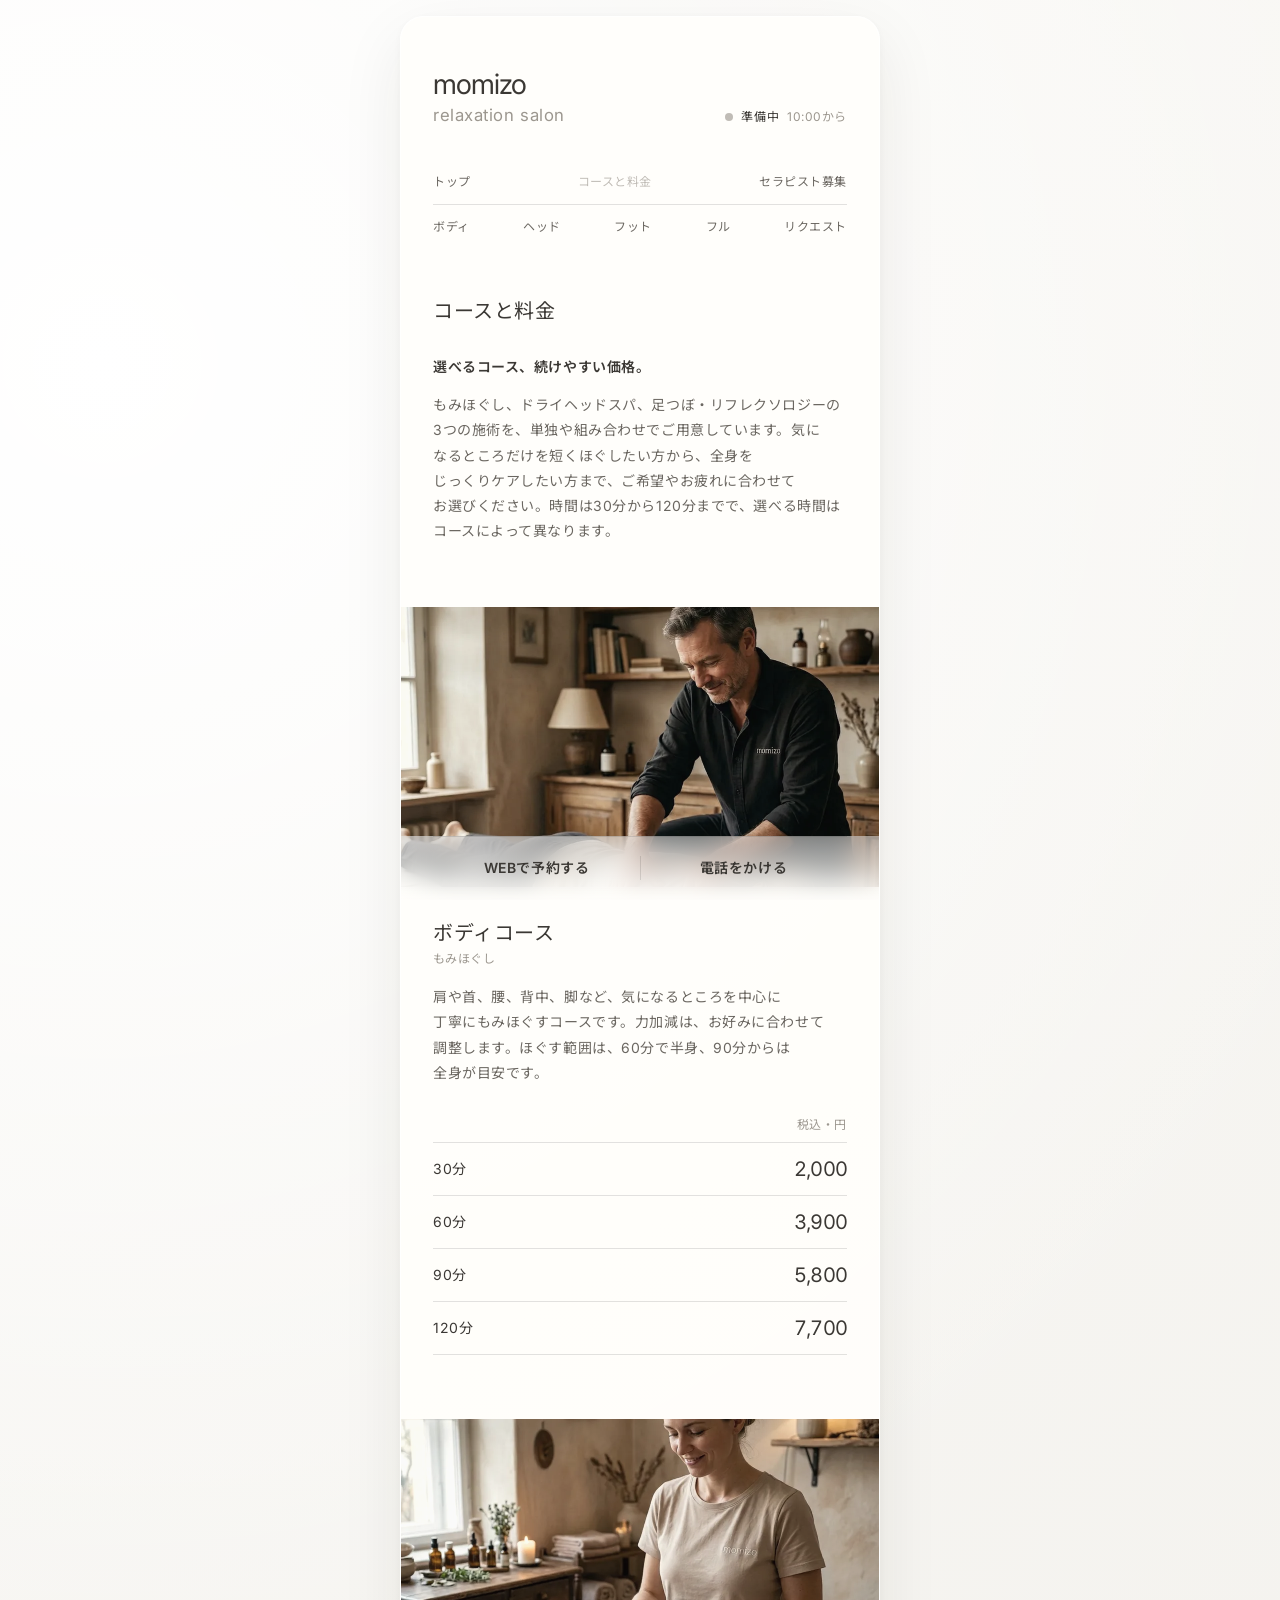
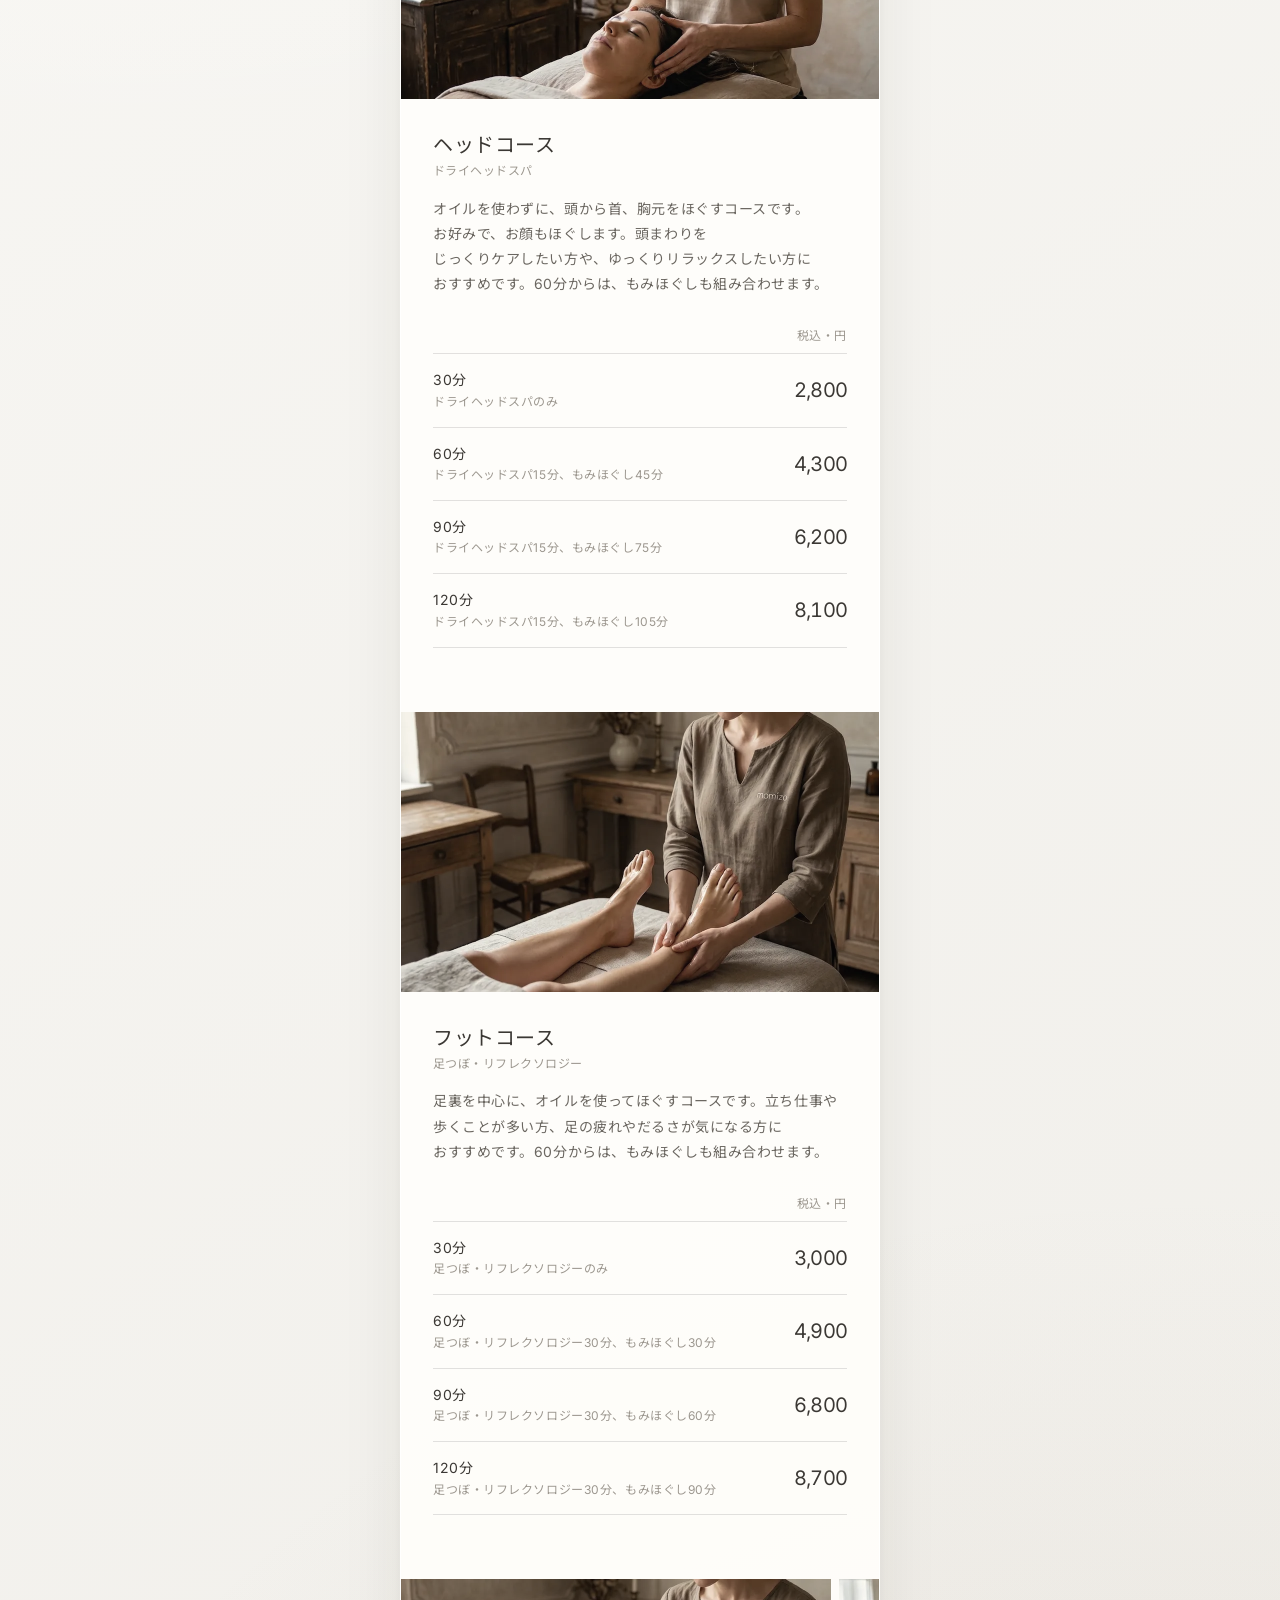
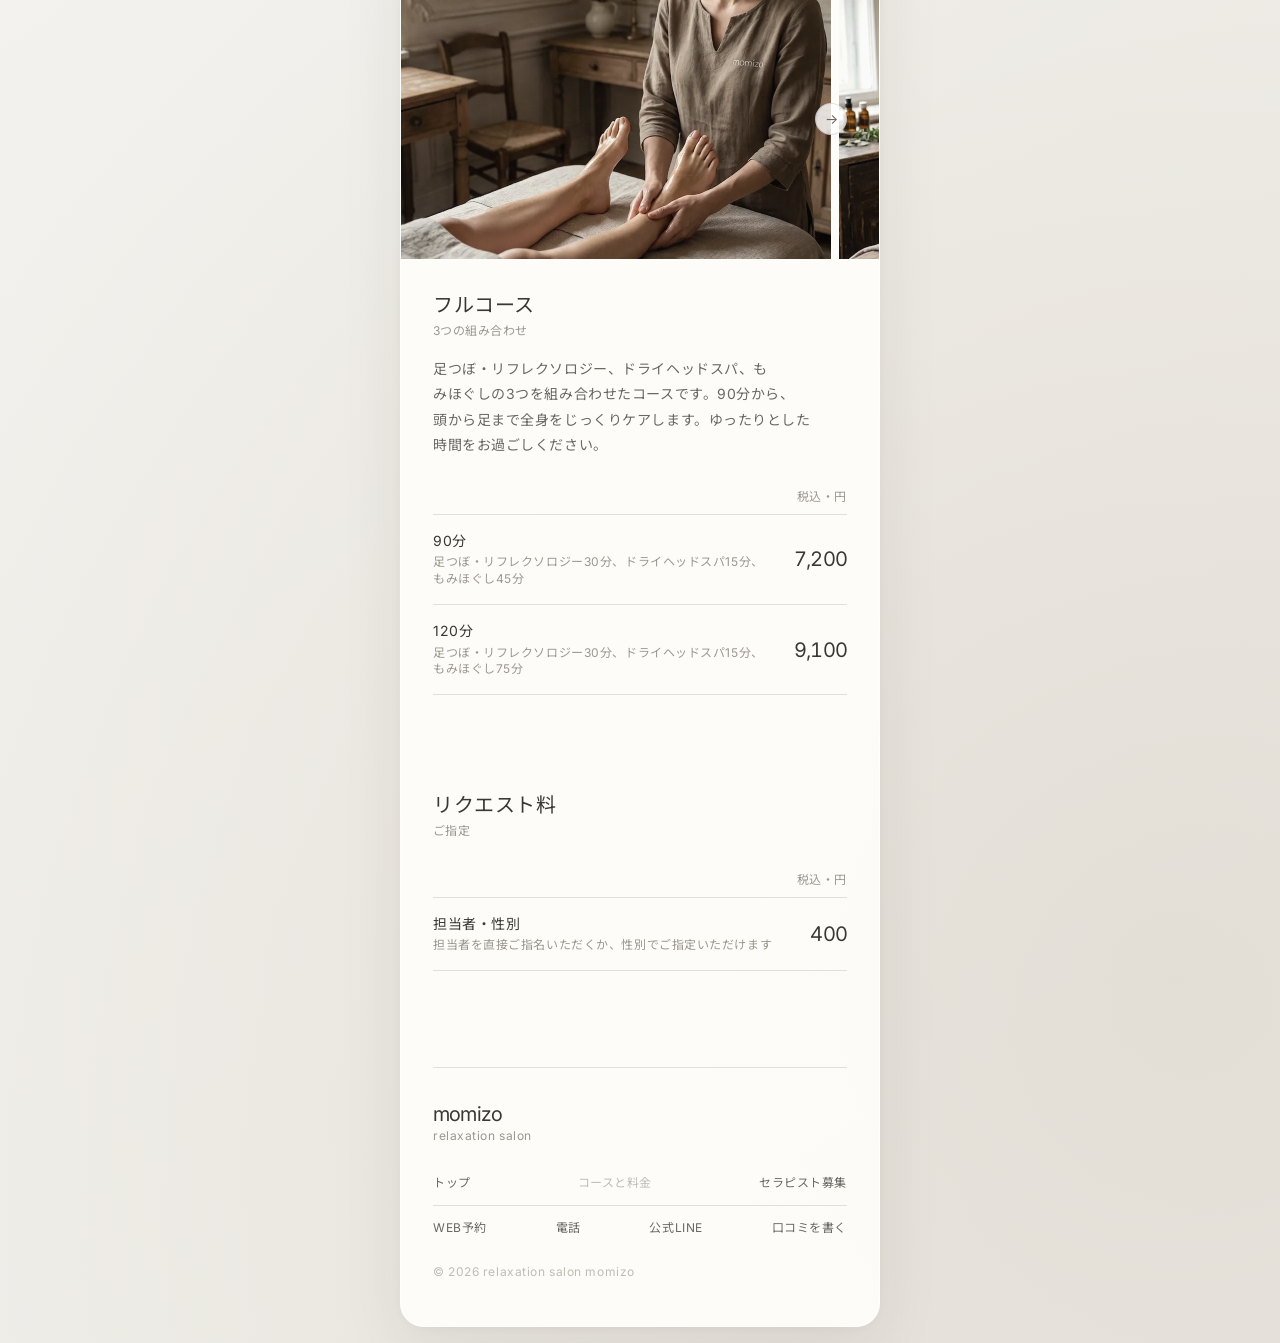
==== commit e841d79e: "Update index.html" ====
--- a/menu/index.html
+++ b/menu/index.html
@@ -307,7 +307,7 @@
     <article class="course" id="body">
       <div class="ph"><img src="../assets/img/course-body.webp" alt="もみほぐしの様子。服の上から背中をほぐす" width="960" height="560" decoding="async"></div>
       <h2 class="name">ボディコース<small>もみほぐし</small></h2>
-      <p>肩や首、腰、背中、脚など、気になるところを中心に手でほぐすコースです。力加減は、お好みに合わせて調整します。ほぐす範囲は、60分で半身、90分からは全身が目安です。</p>
+      <p>肩や首、腰、背中、脚など、気になるところを中心に丁寧にもみほぐすコースです。力加減は、お好みに合わせて調整します。ほぐす範囲は、60分で半身、90分からは全身が目安です。</p>
       <p class="unit">税込・円</p>
       <ul class="prices">
           <li><span class="t">30分</span><b>2,000</b></li>
@@ -331,7 +331,7 @@
     <article class="course" id="foot">
       <div class="ph"><img src="../assets/img/course-foot.webp" alt="足つぼ・リフレクソロジーの様子。オイルで足をほぐす" width="960" height="560" loading="lazy" decoding="async"></div>
       <h2 class="name">フットコース<small>足つぼ・リフレクソロジー</small></h2>
-      <p>足裏を中心に、オイルで流すコースです。立ち仕事や歩くことが多い方、足の疲れやだるさが気になる方におすすめです。60分からは、もみほぐしも組み合わせます。</p>
+      <p>足裏を中心に、オイルを使ってほぐすコースです。立ち仕事や歩くことが多い方、足の疲れやだるさが気になる方におすすめです。60分からは、もみほぐしも組み合わせます。</p>
       <p class="unit">税込・円</p>
       <ul class="prices">
           <li><span class="t">30分<small><span class="nb">足つぼ・リフレクソロジーのみ</span></small></span><b>3,000</b></li>
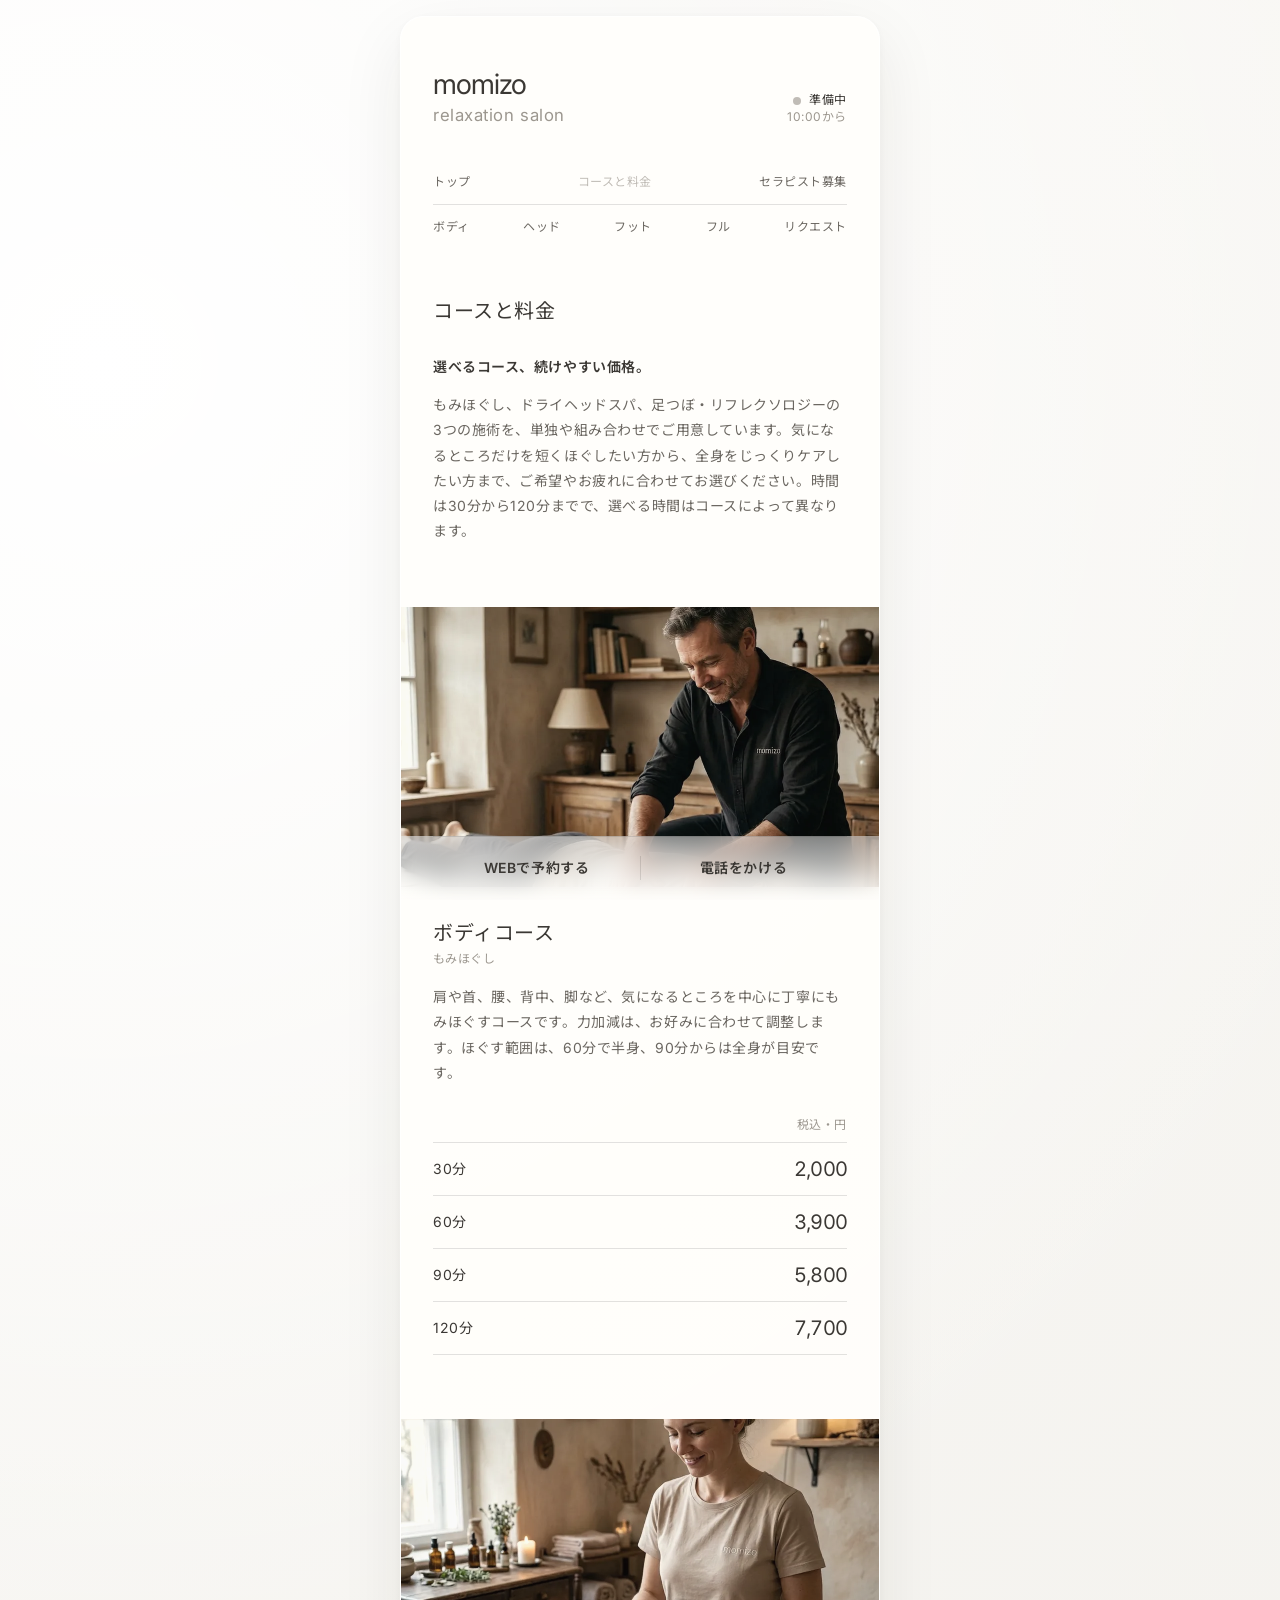
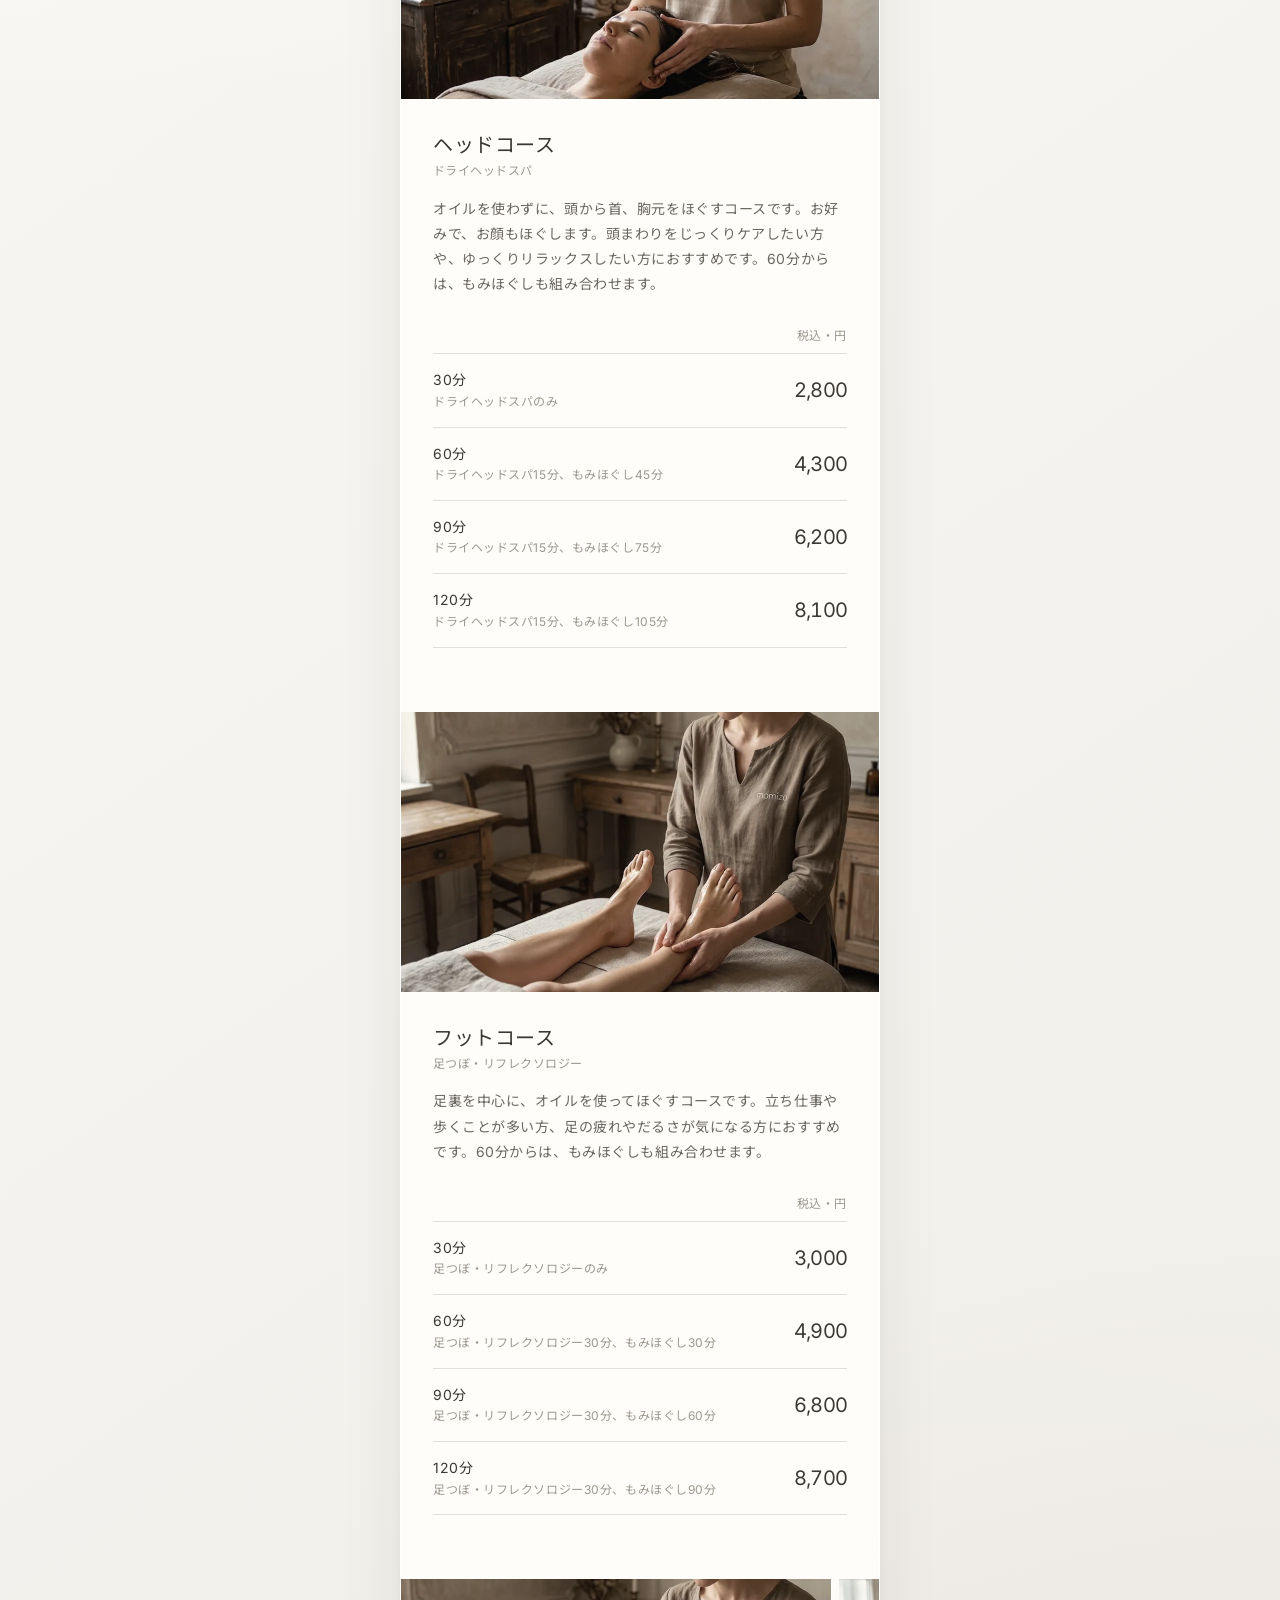
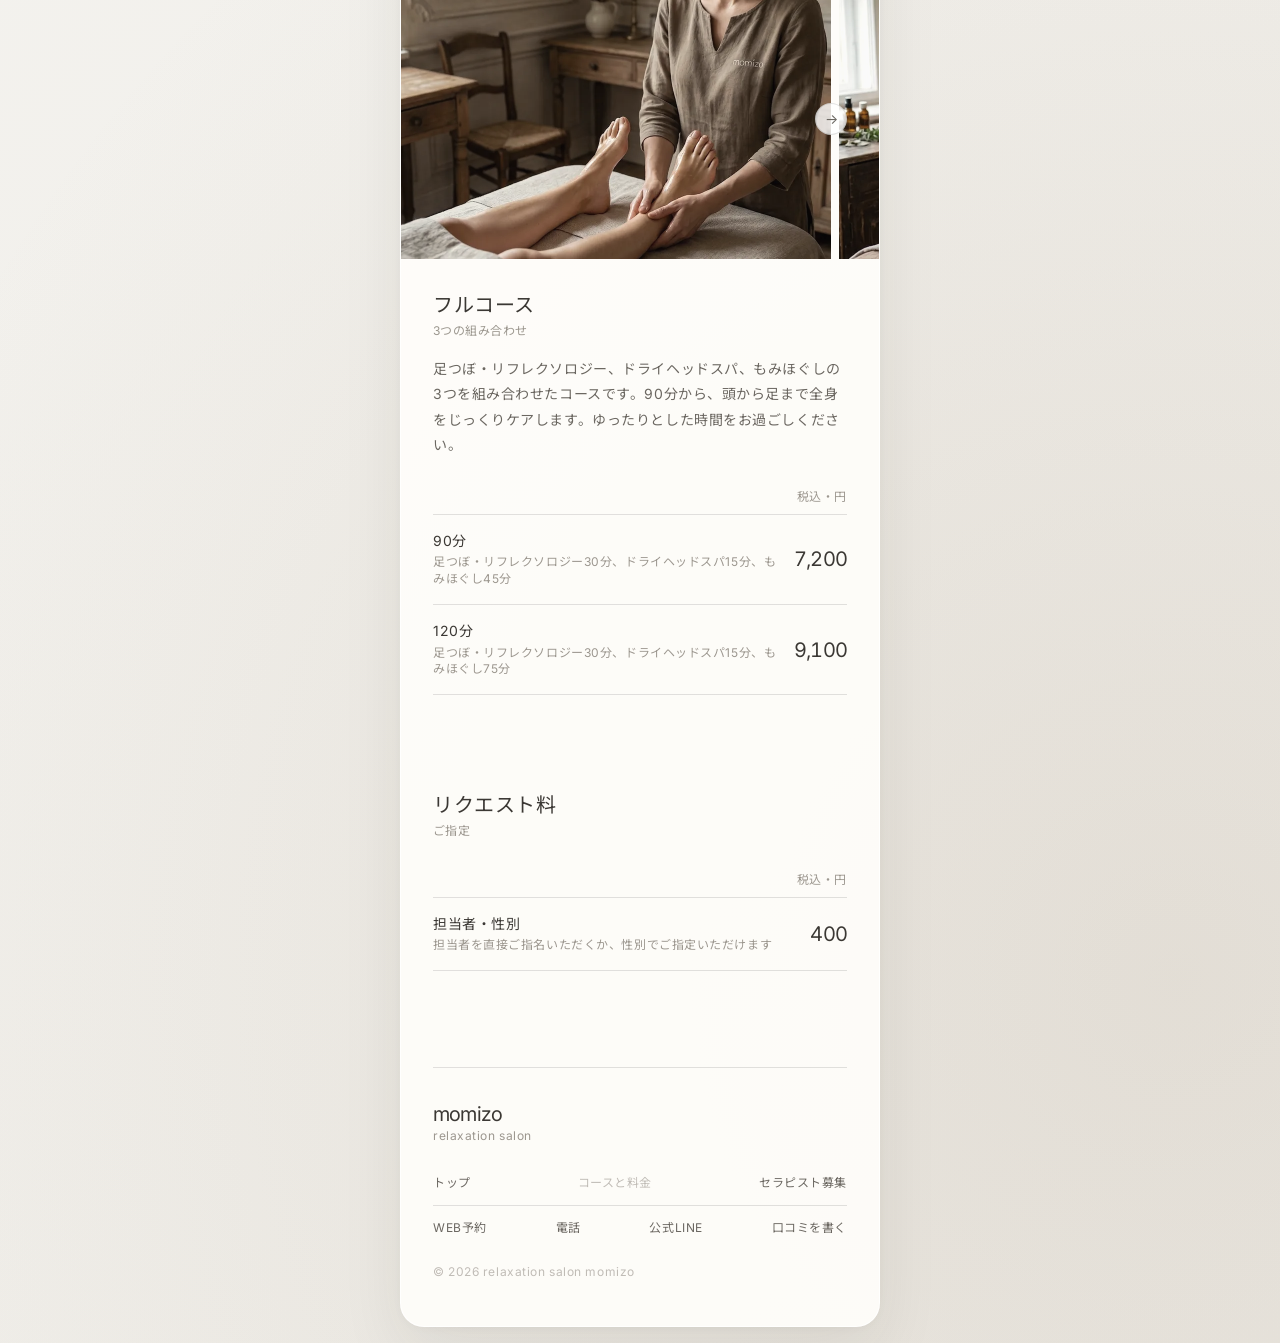
==== commit 8c79d7d4: "Update index.html" ====
--- a/menu/index.html
+++ b/menu/index.html
@@ -117,11 +117,8 @@
   min-height: 100svh; display: grid; place-items: start center;
   padding: calc(env(safe-area-inset-top, 0px) + var(--page-pad)) var(--page-pad) calc(env(safe-area-inset-bottom, 0px) + var(--page-pad));
 }
-/* 日本語は文節で折り返す。見出しは行の長さをそろえる。固有名詞と数字のまとまりは .nb で途中で切らない */
-.nb { white-space: nowrap; }
-h1, h2, h3, p, dd, li, small { word-break: auto-phrase; }
-p, dd, li, small { text-wrap: pretty; }
-h1, h2, h3 { text-wrap: balance; font-weight: var(--fw-regular); line-height: var(--lh-ui); color: var(--ink-2); }
+/* 文章の折り返しはブラウザにまかせる。手で改行するのは「。」のあとだけ */
+h1, h2, h3 { font-weight: var(--fw-regular); line-height: var(--lh-ui); color: var(--ink-2); }
 main p { color: var(--muted); }
 a { color: inherit; }
 a:focus-visible { outline: var(--focus-w) solid var(--accent); outline-offset: var(--focus-w); }
@@ -151,9 +148,10 @@
 .brand-name { font-size: 1em; line-height: var(--lh-ui); letter-spacing: var(--ls-latin); color: var(--ink-2); }
 .brand-sub { font-size: .6em; line-height: var(--lh-ui); color: var(--soft); white-space: nowrap; }
 
-/* 営業状況：点＋いまの状態（ink-2）と、閉まる時刻か次に開く日時（soft）。スクリプトが中身を入れてから出す */
-.status { display: none; align-items: baseline; gap: var(--gap-item); font-size: var(--fs-sm); line-height: var(--lh-ui); white-space: nowrap; color: var(--soft); }
-.status.on { display: flex; }
+/* 営業状況：2段。上に点＋いまの状態（ink-2）、下に閉まる時刻か次に開く日時（soft）。右寄せで、間0（ロゴの2段と同じ）。
+   スクリプトが中身を入れてから出す */
+.status { display: none; justify-items: end; font-size: var(--fs-sm); line-height: var(--lh-ui); white-space: nowrap; color: var(--soft); }
+.status.on { display: grid; }
 .status b { display: flex; align-items: center; gap: var(--gap-item); font-weight: inherit; color: var(--ink-2); }
 .status b::before { content: ""; width: var(--sp-2); height: var(--sp-2); border-radius: 50%; background: var(--faint); }
 .status.open b::before { background: var(--accent); box-shadow: 0 0 0 var(--sp-1) var(--accent-16); }
@@ -300,7 +298,7 @@
   <div class="page-title">
     <h1>コースと料金</h1>
     <p class="lead">選べるコース、続けやすい価格。</p>
-    <p>もみほぐし、ドライヘッドスパ、<span class="nb">足つぼ・リフレクソロジー</span>の3つの施術を、単独や組み合わせでご用意しています。気になるところだけを短くほぐしたい方から、全身をじっくりケアしたい方まで、ご希望やお疲れに合わせてお選びください。時間は30分から120分までで、選べる時間はコースによって異なります。</p>
+    <p>もみほぐし、ドライヘッドスパ、足つぼ・リフレクソロジーの3つの施術を、単独や組み合わせでご用意しています。気になるところだけを短くほぐしたい方から、全身をじっくりケアしたい方まで、ご希望やお疲れに合わせてお選びください。時間は30分から120分までで、選べる時間はコースによって異なります。</p>
   </div>
 
   <div class="courses">
@@ -322,10 +320,10 @@
       <p>オイルを使わずに、頭から首、胸元をほぐすコースです。お好みで、お顔もほぐします。頭まわりをじっくりケアしたい方や、ゆっくりリラックスしたい方におすすめです。60分からは、もみほぐしも組み合わせます。</p>
       <p class="unit">税込・円</p>
       <ul class="prices">
-          <li><span class="t">30分<small><span class="nb">ドライヘッドスパのみ</span></small></span><b>2,800</b></li>
-          <li><span class="t">60分<small><span class="nb">ドライヘッドスパ15分</span>、<span class="nb">もみほぐし45分</span></small></span><b>4,300</b></li>
-          <li><span class="t">90分<small><span class="nb">ドライヘッドスパ15分</span>、<span class="nb">もみほぐし75分</span></small></span><b>6,200</b></li>
-          <li><span class="t">120分<small><span class="nb">ドライヘッドスパ15分</span>、<span class="nb">もみほぐし105分</span></small></span><b>8,100</b></li>
+          <li><span class="t">30分<small>ドライヘッドスパのみ</small></span><b>2,800</b></li>
+          <li><span class="t">60分<small>ドライヘッドスパ15分、もみほぐし45分</small></span><b>4,300</b></li>
+          <li><span class="t">90分<small>ドライヘッドスパ15分、もみほぐし75分</small></span><b>6,200</b></li>
+          <li><span class="t">120分<small>ドライヘッドスパ15分、もみほぐし105分</small></span><b>8,100</b></li>
       </ul>
     </article>
     <article class="course" id="foot">
@@ -334,20 +332,20 @@
       <p>足裏を中心に、オイルを使ってほぐすコースです。立ち仕事や歩くことが多い方、足の疲れやだるさが気になる方におすすめです。60分からは、もみほぐしも組み合わせます。</p>
       <p class="unit">税込・円</p>
       <ul class="prices">
-          <li><span class="t">30分<small><span class="nb">足つぼ・リフレクソロジーのみ</span></small></span><b>3,000</b></li>
-          <li><span class="t">60分<small><span class="nb">足つぼ・リフレクソロジー30分</span>、<span class="nb">もみほぐし30分</span></small></span><b>4,900</b></li>
-          <li><span class="t">90分<small><span class="nb">足つぼ・リフレクソロジー30分</span>、<span class="nb">もみほぐし60分</span></small></span><b>6,800</b></li>
-          <li><span class="t">120分<small><span class="nb">足つぼ・リフレクソロジー30分</span>、<span class="nb">もみほぐし90分</span></small></span><b>8,700</b></li>
+          <li><span class="t">30分<small>足つぼ・リフレクソロジーのみ</small></span><b>3,000</b></li>
+          <li><span class="t">60分<small>足つぼ・リフレクソロジー30分、もみほぐし30分</small></span><b>4,900</b></li>
+          <li><span class="t">90分<small>足つぼ・リフレクソロジー30分、もみほぐし60分</small></span><b>6,800</b></li>
+          <li><span class="t">120分<small>足つぼ・リフレクソロジー30分、もみほぐし90分</small></span><b>8,700</b></li>
       </ul>
     </article>
     <article class="course" id="full">
       <div class="ph"><img src="../assets/img/course-foot.webp" alt="足つぼ・リフレクソロジーの様子" width="960" height="560" loading="lazy" decoding="async"><img src="../assets/img/course-head.webp" alt="ドライヘッドスパの様子" width="960" height="560" loading="lazy" decoding="async"><img src="../assets/img/course-body.webp" alt="もみほぐしの様子" width="960" height="560" loading="lazy" decoding="async"></div>
       <h2 class="name">フルコース<small>3つの組み合わせ</small></h2>
-      <p><span class="nb">足つぼ・リフレクソロジー</span>、ドライヘッドスパ、もみほぐしの3つを組み合わせたコースです。90分から、頭から足まで全身をじっくりケアします。ゆったりとした時間をお過ごしください。</p>
+      <p>足つぼ・リフレクソロジー、ドライヘッドスパ、もみほぐしの3つを組み合わせたコースです。90分から、頭から足まで全身をじっくりケアします。ゆったりとした時間をお過ごしください。</p>
       <p class="unit">税込・円</p>
       <ul class="prices">
-          <li><span class="t">90分<small><span class="nb">足つぼ・リフレクソロジー30分</span>、<span class="nb">ドライヘッドスパ15分</span>、<span class="nb">もみほぐし45分</span></small></span><b>7,200</b></li>
-          <li><span class="t">120分<small><span class="nb">足つぼ・リフレクソロジー30分</span>、<span class="nb">ドライヘッドスパ15分</span>、<span class="nb">もみほぐし75分</span></small></span><b>9,100</b></li>
+          <li><span class="t">90分<small>足つぼ・リフレクソロジー30分、ドライヘッドスパ15分、もみほぐし45分</small></span><b>7,200</b></li>
+          <li><span class="t">120分<small>足つぼ・リフレクソロジー30分、ドライヘッドスパ15分、もみほぐし75分</small></span><b>9,100</b></li>
       </ul>
     </article>
   </div>
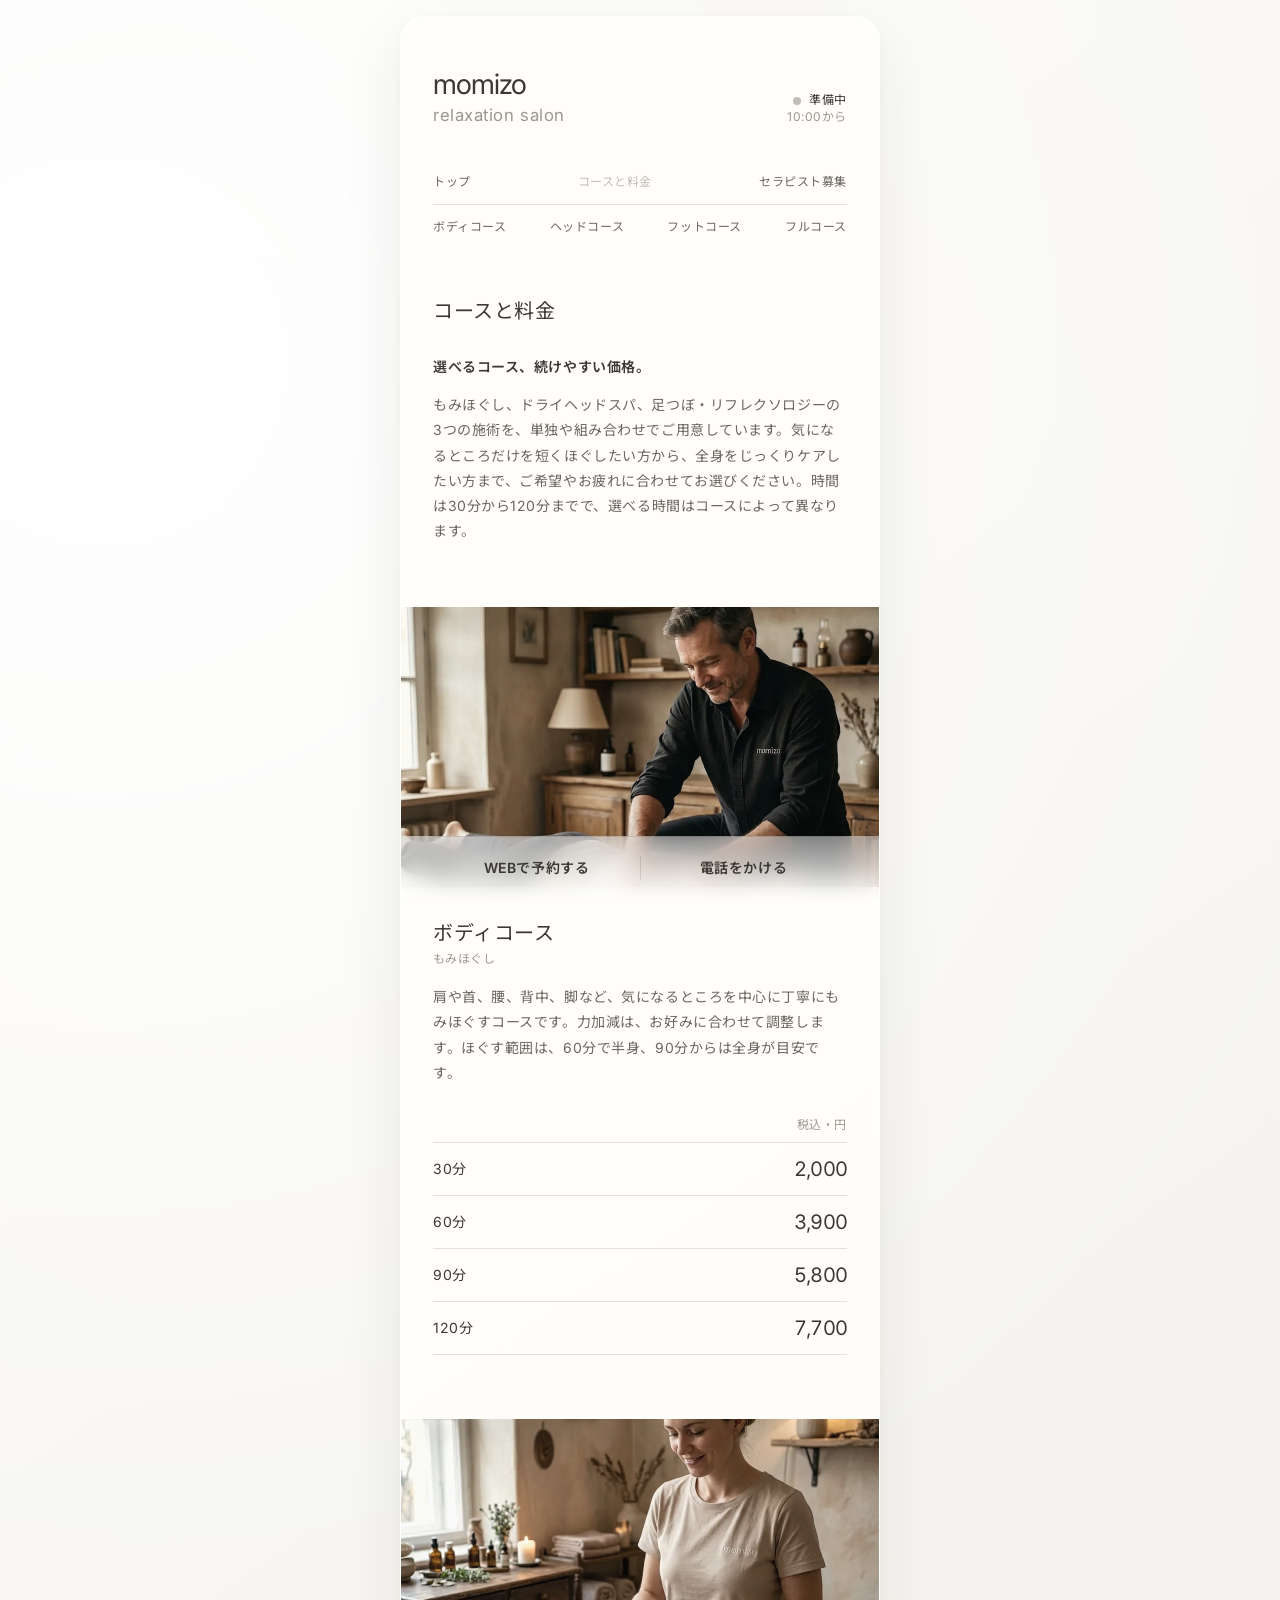
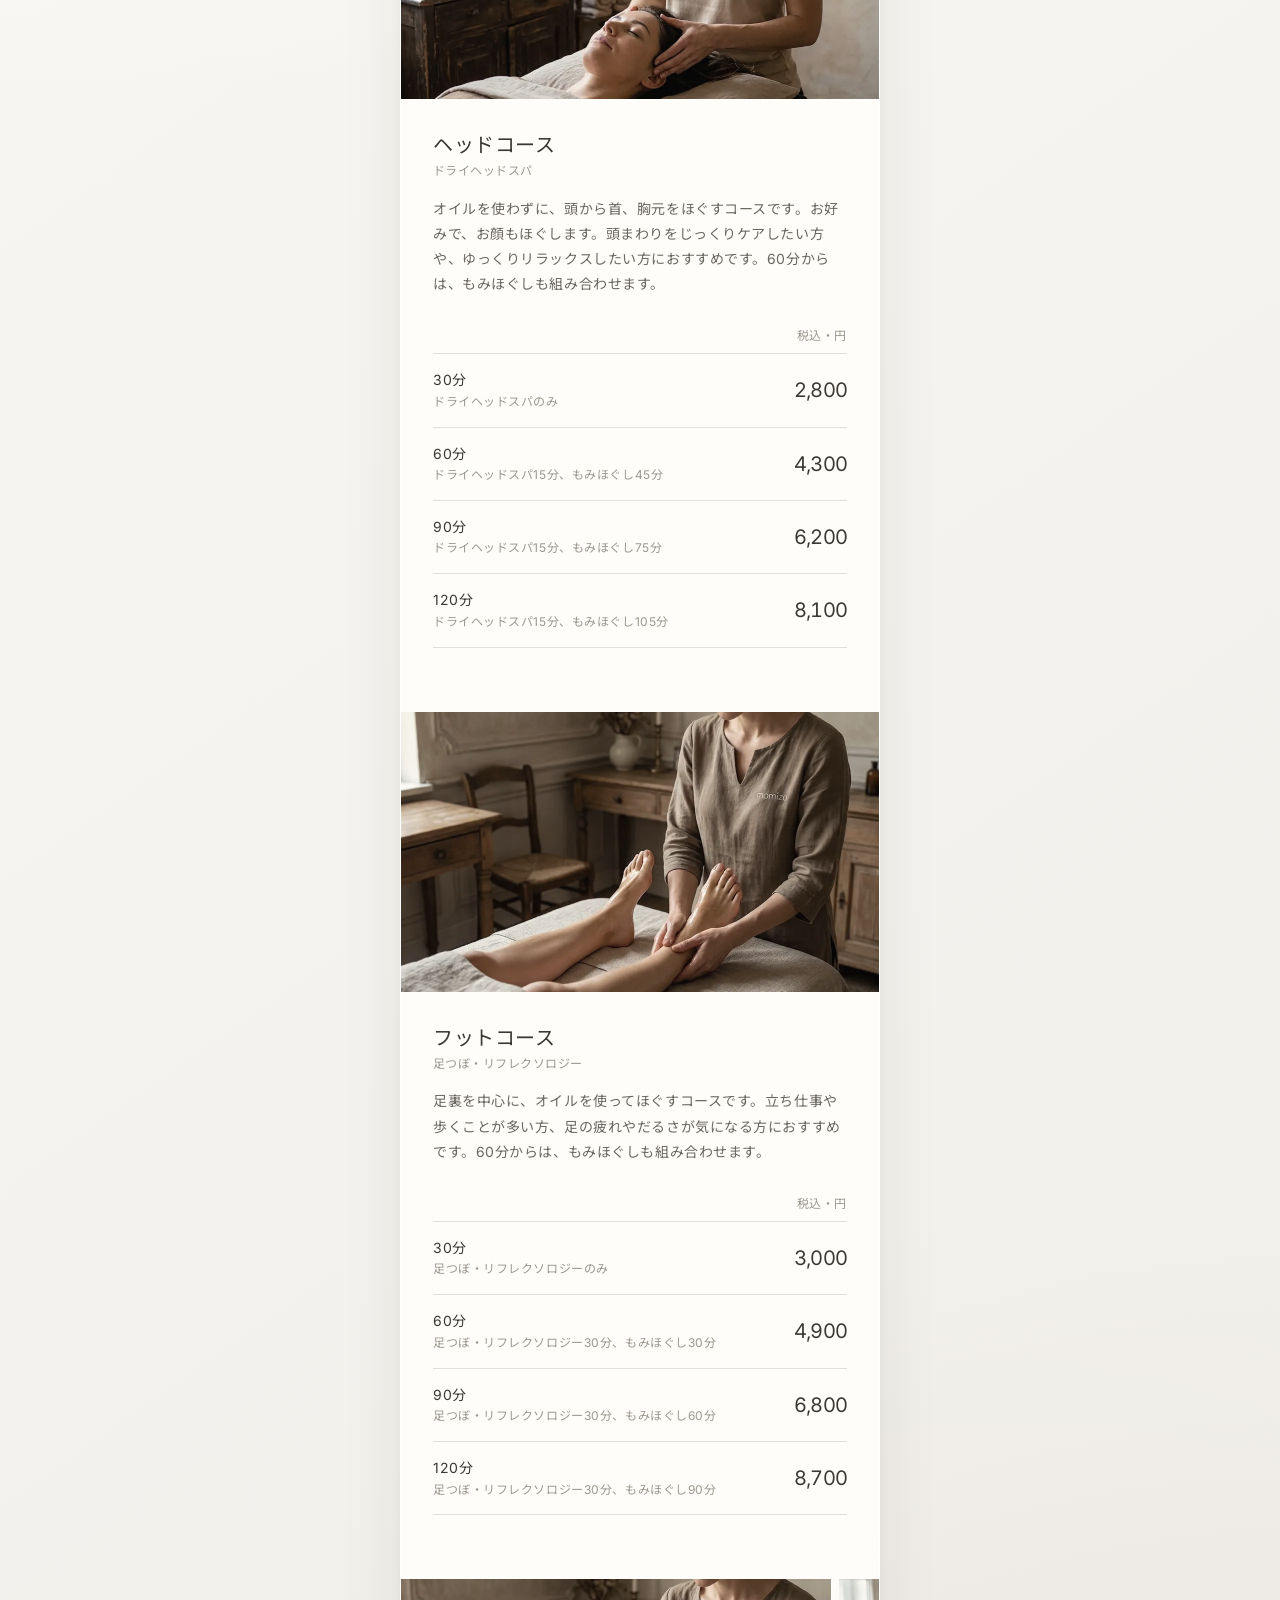
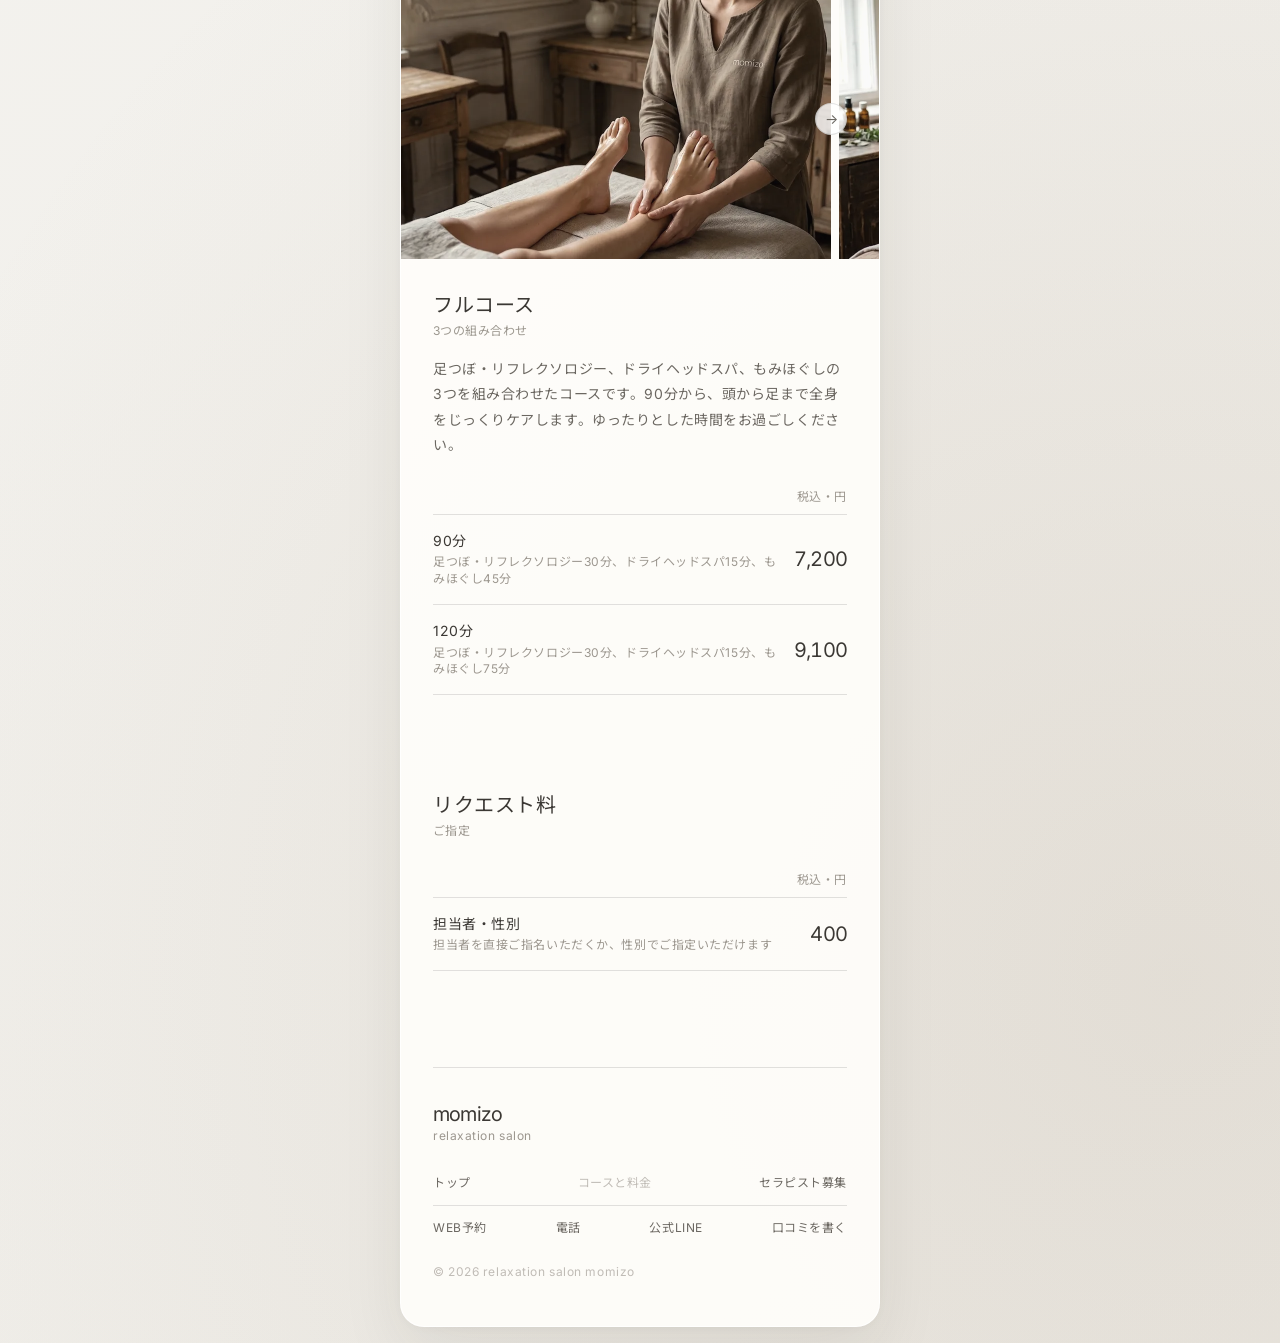
==== commit bfefc80f: "Update index.html" ====
--- a/menu/index.html
+++ b/menu/index.html
@@ -290,7 +290,7 @@
     <a href="../">トップ</a><span aria-current="page">コースと料金</span><a href="../recruit/">セラピスト募集</a>
   </nav>
   <nav class="nav" aria-label="このページの目次">
-    <a href="#body">ボディ</a><a href="#head">ヘッド</a><a href="#foot">フット</a><a href="#full">フル</a><a href="#request">リクエスト</a>
+    <a href="#body">ボディコース</a><a href="#head">ヘッドコース</a><a href="#foot">フットコース</a><a href="#full">フルコース</a>
   </nav>
 </header>
 
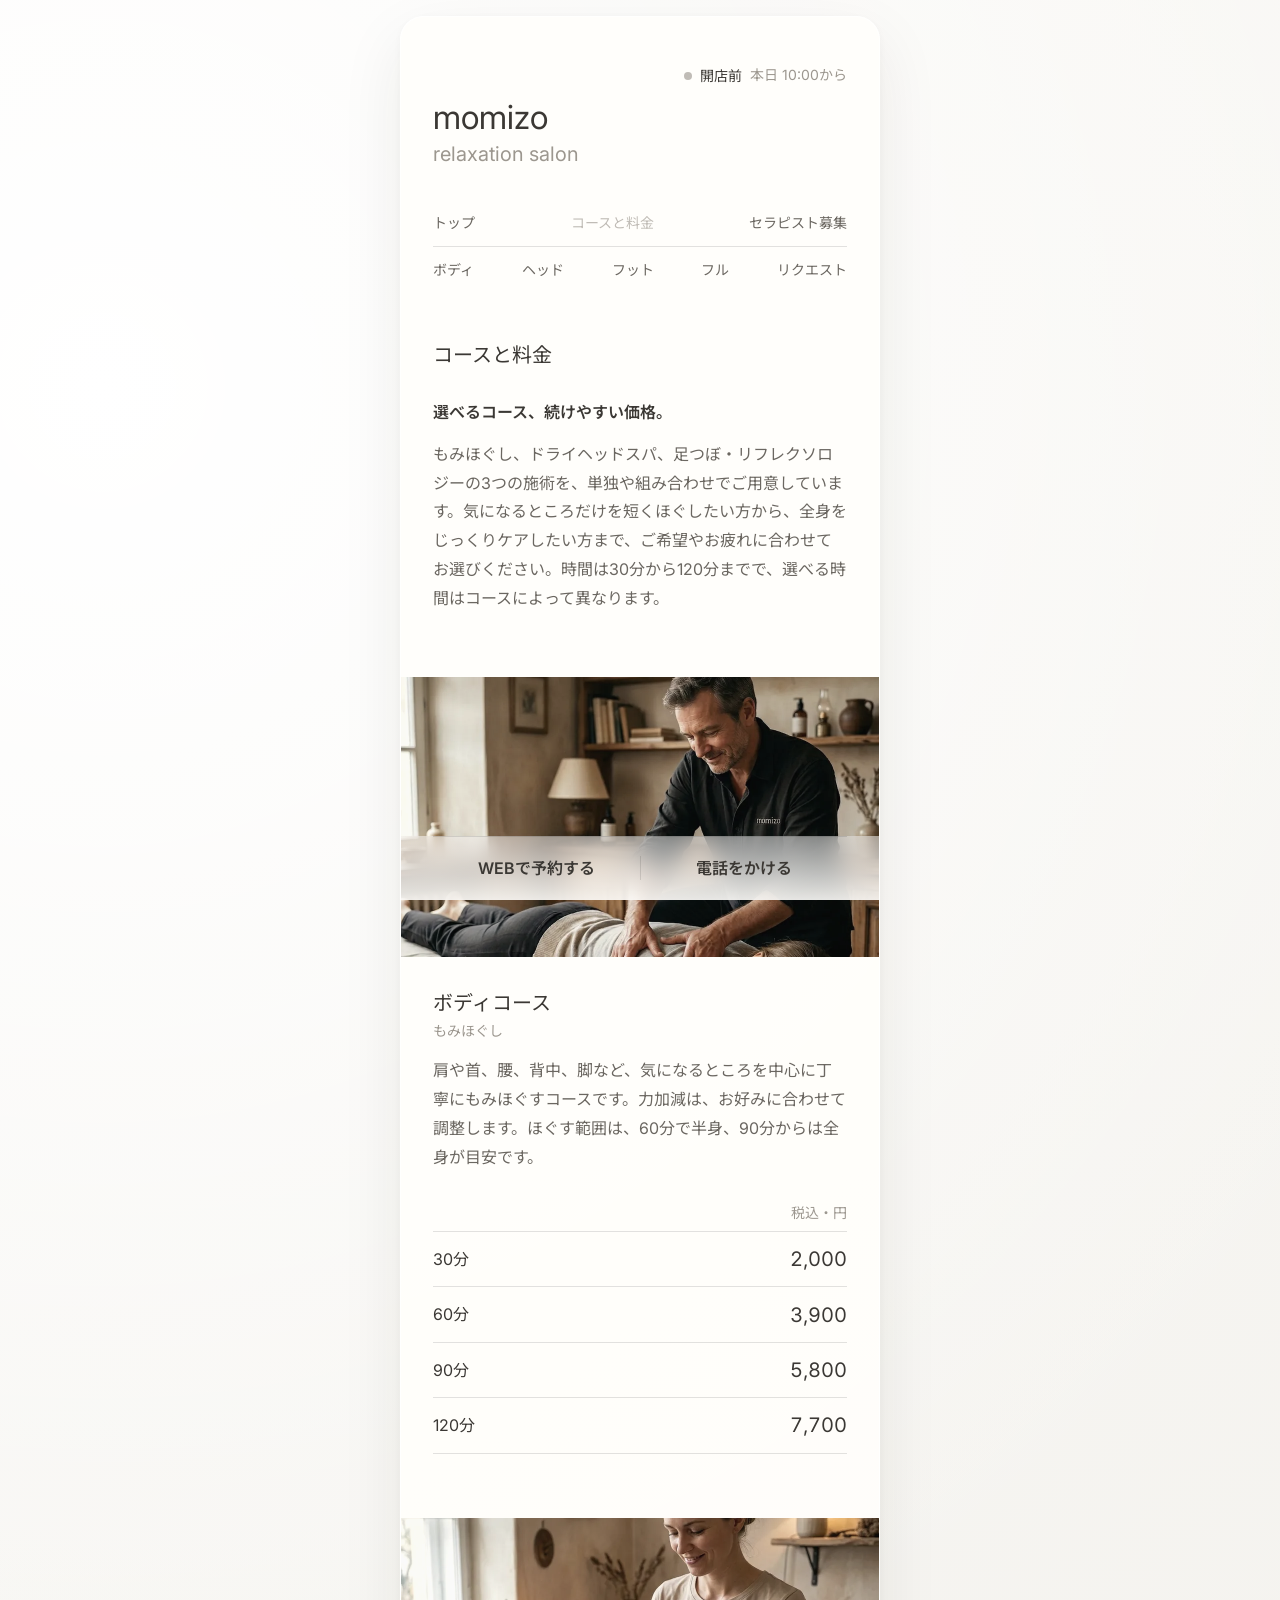
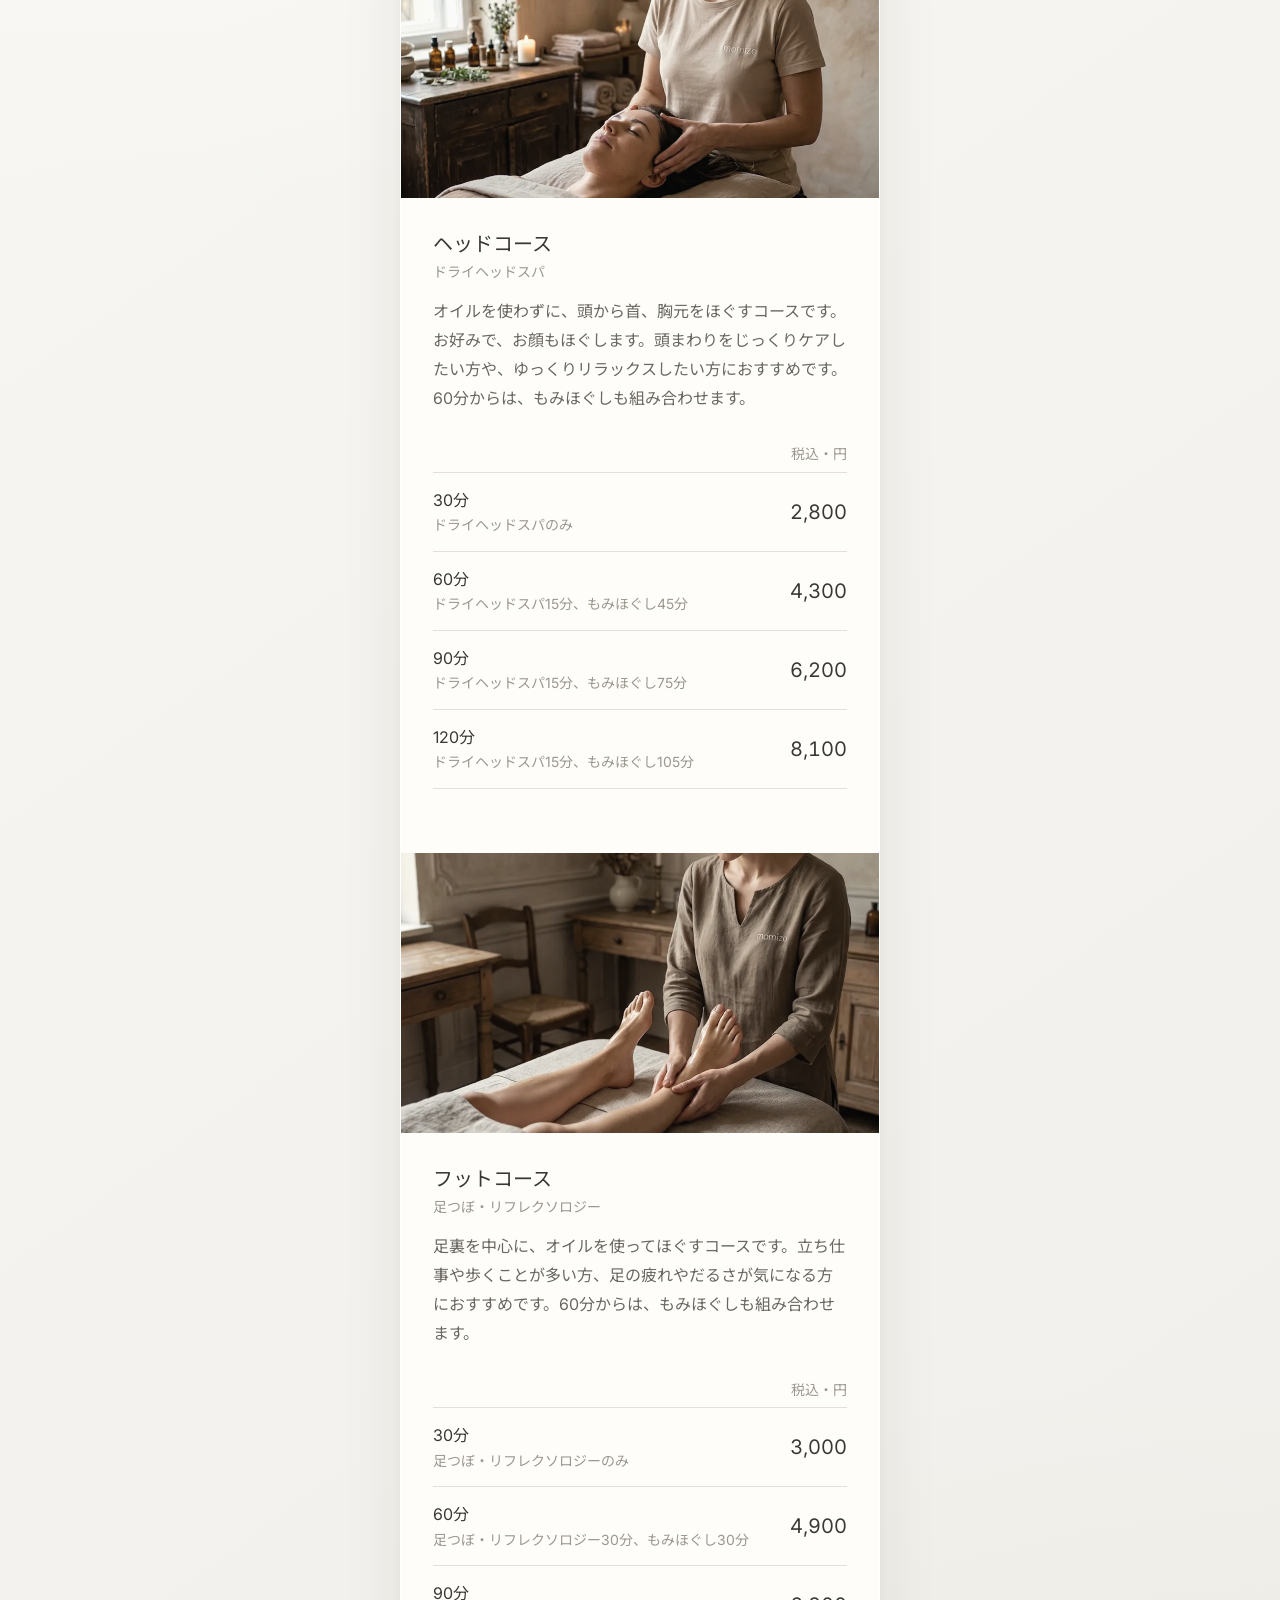
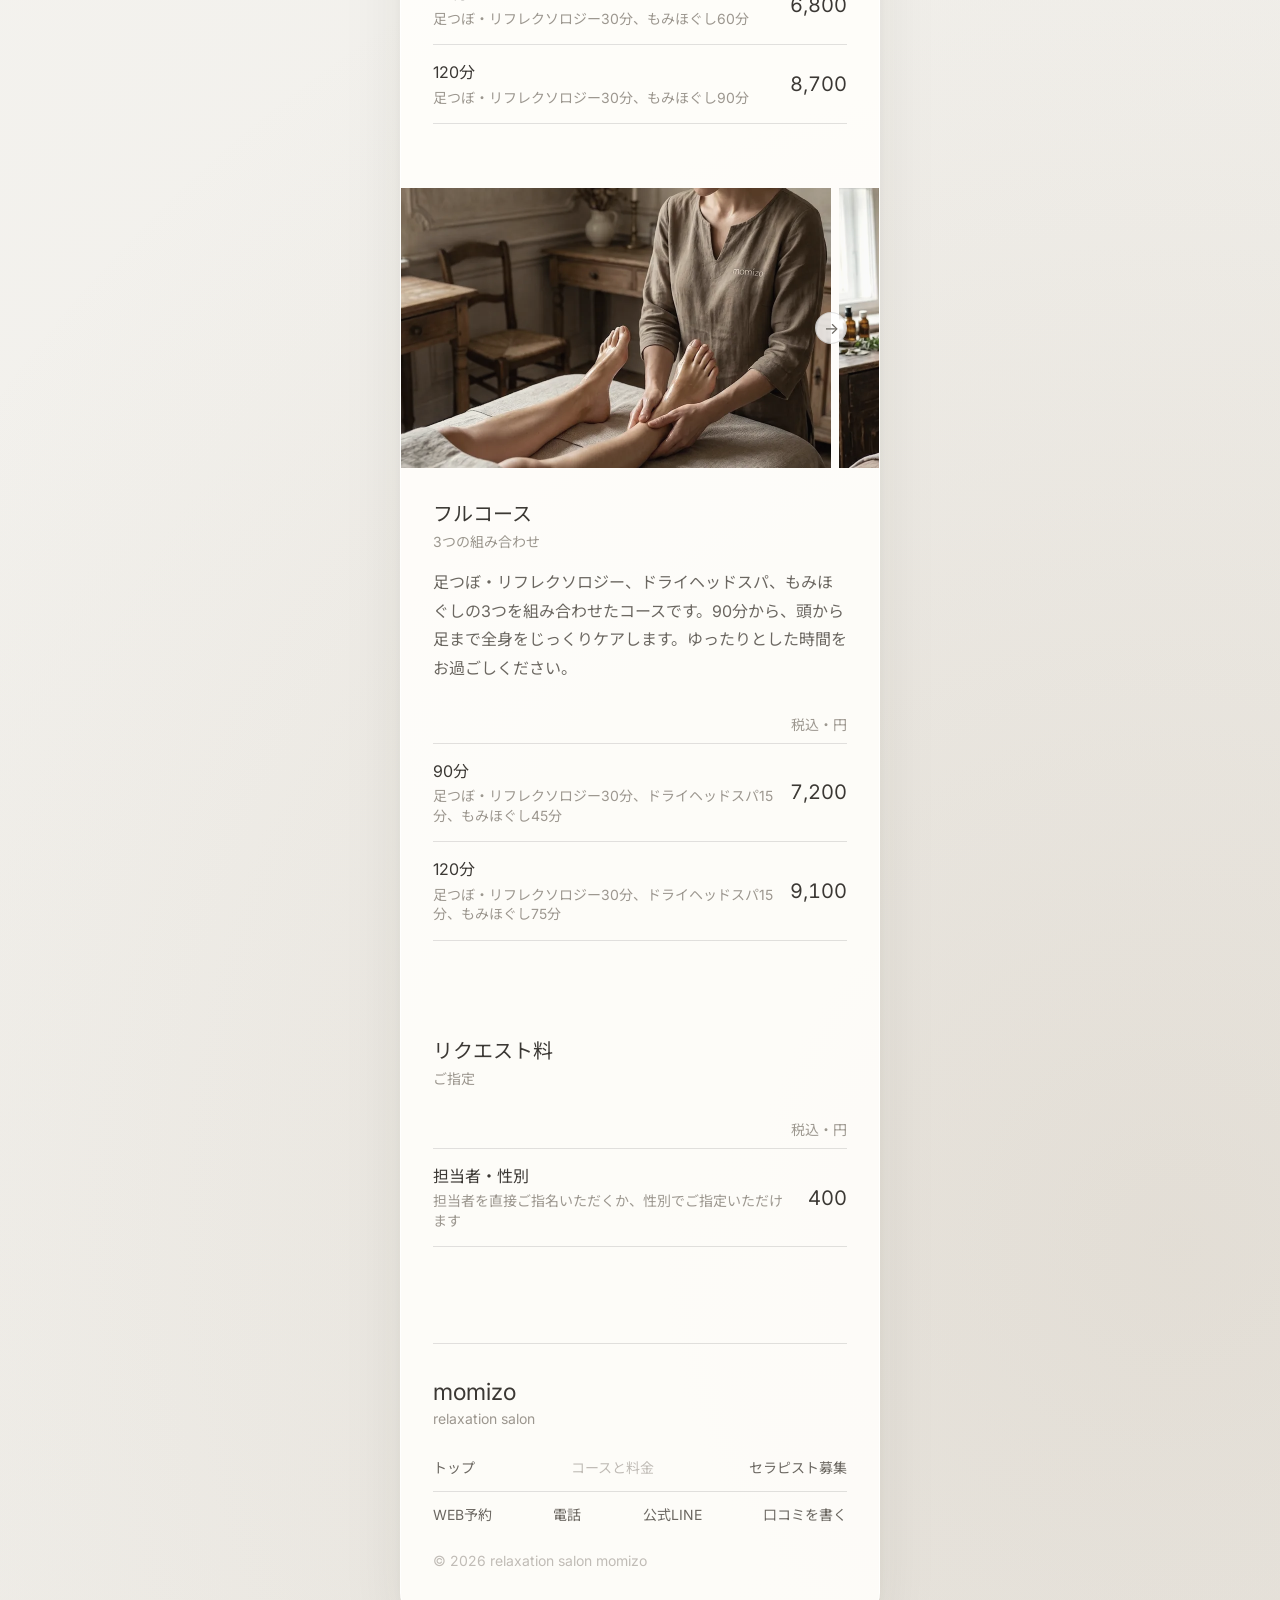
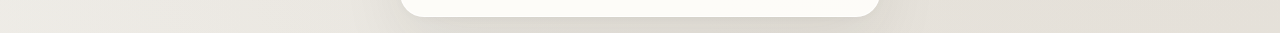
==== commit cb54c2ec: "Update index.html" ====
--- a/menu/index.html
+++ b/menu/index.html
@@ -30,8 +30,8 @@
 
    規則
    1. 間隔は 4・8・12・16・24・32・48・64・96。関係が近いものほど狭く、となりの役割とは1段以上の差をつける
-   2. 文字は 12・14・20（例外：ヘッダーのロゴ 28、求人の「65%」64）。太さは 400 が基本。600 は小見出し・ボタンだけ
-      行間は 1・1.4・1.8。字間は基本 .04em
+   2. 文字は 14・16・20。本文は16（例外：ヘッダーのロゴ 約33.3、求人の「65%」72）。太さは 400 が基本。600 は小見出し・ボタンだけ
+      行間は 1・1.4・1.8。字間は指定せず、書体のまま
    3. 文と見出しは日本語。英語はロゴ（momizo と relaxation salon）と著作権表示だけ
    4. 写真の枠は高さ280で固定して横にスクロール。地図は 3:2
    5. 画面幅で値が変わるのは 480px 以下の1か所だけ
@@ -82,14 +82,13 @@
   --font-sans: "Inter", "Noto Sans JP", -apple-system, BlinkMacSystemFont, "Hiragino Sans", "Yu Gothic", sans-serif;
   --font-latin: "Inter", sans-serif;
   --fw-regular: 400; --fw-semibold: 600;
-  --fs-sm: 12px;     /* 補足・注意書き、営業状況、ナビ、フッターのリンク、著作権表示、コースの施術名、表の単位 */
-  --fs-md: 14px;     /* 本文、表、特徴の一覧、小見出し、ボタン */
-  --fs-lg: 20px;     /* フッターのロゴ、セクション見出し、コース名、料金 */
-  --fs-logo: 28px;   /* 固有値：ヘッダーのロゴ。下のリンクの行に埋もれないよう、ここだけ大きく */
+  --fs-sm: 14px;     /* 補足・注意書き、営業状況、ナビ、フッターのリンク、著作権表示、コースの施術名、表の単位 */
+  --fs-md: 16px;     /* 本文、表、特徴の一覧、小見出し、ボタン */
+  --fs-lg: 20px;     /* セクション見出し、コース名、料金 */
+  --fs-logo: calc(var(--fs-lg) / .6);   /* ヘッダーのロゴ（momizo）：relaxation salon を見出しと同じ20pxにそろえた逆算（20÷0.6≒33.3） */
   --lh-none: 1;      /* 1行の部品 */
   --lh-ui: 1.4;      /* 見出し、ボタン */
   --lh-text: 1.8;    /* 文章 */
-  --ls-latin: -.04em; --ls-base: .04em;
 
   /* 動き */
   --dur-press: .1s; --dur-base: .2s; --dur-enter: .8s;
@@ -111,7 +110,7 @@
 * { box-sizing: border-box; margin: 0; padding: 0; }
 html { scroll-behavior: smooth; -webkit-text-size-adjust: 100%; background: var(--paper); min-height: 100%; }
 body {
-  font-family: var(--font-sans); font-weight: var(--fw-regular); font-size: var(--fs-md); line-height: var(--lh-text); letter-spacing: var(--ls-base);
+  font-family: var(--font-sans); font-weight: var(--fw-regular); font-size: var(--fs-md); line-height: var(--lh-text);
   color: var(--ink-2); background: var(--bg-page);
   -webkit-font-smoothing: antialiased; text-rendering: optimizeLegibility; overflow-x: hidden;
   min-height: 100svh; display: grid; place-items: start center;
@@ -135,23 +134,28 @@
 }
 @keyframes enter { from { opacity: 0; transform: translateY(var(--enter-y)) scale(.99); } to { opacity: 1; transform: none; } }
 
-/* ---------- ヘッダー：ロゴ（左）と営業状況（右）→ ページの行 → 区切り線 → そのページのナビ ---------- */
-/* 営業状況はロゴの下の行（relaxation salon）の文字の下の線にそろえる */
-.head .wrap { display: flex; align-items: flex-end; align-items: last baseline; justify-content: space-between; gap: var(--gap-head); }
+/* ---------- ヘッダー：営業状況（右上に1行）→ ロゴ → ページの行 → 区切り線 → そのページのナビ ---------- */
+/* 営業状況はロゴと別の行に置くので、どの幅でもロゴとぶつからない */
+.head .wrap { display: grid; grid-template-columns: minmax(0, 1fr); justify-items: start; }
 .head .brand { font-size: var(--fs-logo); }
 /* ページの行：ロゴとの間は48あけて、ロゴを独立させる。区切り線の上が「サイトのページ」、下が「このページの中」 */
 .head-pages { margin-top: var(--sp-12); padding-bottom: var(--gap-head); border-bottom: var(--bw) solid var(--ink-12); }
 
-/* ロゴ：momizo（400・-.04em・ink-2）の下に relaxation salon（soft）。間0。
-   1つの塊として大きさを変え、relaxation salon は momizo の0.6倍（フッター20→12、ヘッダー28→16.8） */
-.brand { display: grid; font-size: var(--fs-lg); color: inherit; text-decoration: none; transition: opacity var(--dur-base) var(--ease-out); }
-.brand-name { font-size: 1em; line-height: var(--lh-ui); letter-spacing: var(--ls-latin); color: var(--ink-2); }
+/* ロゴ：momizo（400・ink-2）の下に relaxation salon（soft）。間0。
+   1つの塊として大きさを変え、relaxation salon は momizo の0.6倍。
+   フッターは relaxation salon を小さい文字と同じ14pxにそろえ、momizo はその逆算（14÷0.6≒23.3）。ヘッダーは relaxation salon を20pxにそろえ、momizo はその逆算（20÷0.6≒33.3） */
+.brand { display: grid; font-size: calc(var(--fs-sm) / .6); color: inherit; text-decoration: none; transition: opacity var(--dur-base) var(--ease-out); }
+.brand-name { font-size: 1em; line-height: var(--lh-ui); color: var(--ink-2); }
 .brand-sub { font-size: .6em; line-height: var(--lh-ui); color: var(--soft); white-space: nowrap; }
 
-/* 営業状況：2段。上に点＋いまの状態（ink-2）、下に閉まる時刻か次に開く日時（soft）。右寄せで、間0（ロゴの2段と同じ）。
-   スクリプトが中身を入れてから出す */
-.status { display: none; justify-items: end; font-size: var(--fs-sm); line-height: var(--lh-ui); white-space: nowrap; color: var(--soft); }
-.status.on { display: grid; }
+/* 営業状況：ヘッダーのいちばん上、右端に1行。点＋いまの状態（ink-2）と、閉まる時刻か次に開く日時（soft）。
+   →8→ ロゴ。中身はスクリプトが入れてから見せる（行の高さは先に取っておき、出たときにロゴが動かないようにする） */
+.status {
+  order: -1; justify-self: end; margin-bottom: var(--gap-item);
+  display: flex; align-items: baseline; gap: var(--gap-item); min-height: calc(var(--fs-sm) * var(--lh-ui));
+  font-size: var(--fs-sm); line-height: var(--lh-ui); white-space: nowrap; color: var(--soft); visibility: hidden;
+}
+.status.on { visibility: visible; }
 .status b { display: flex; align-items: center; gap: var(--gap-item); font-weight: inherit; color: var(--ink-2); }
 .status b::before { content: ""; width: var(--sp-2); height: var(--sp-2); border-radius: 50%; background: var(--faint); }
 .status.open b::before { background: var(--accent); box-shadow: 0 0 0 var(--sp-1) var(--accent-16); }
@@ -253,14 +257,14 @@
 
 /* ---------- ページの並び ---------- */
 .page-title { padding-top: var(--page-group); }
-/* ページの題のひとこと：小見出しと同じ14px・600・ink-2 →16→ 本文 */
+/* ページの題のひとこと：小見出しと同じ16px・600・ink-2 →16→ 本文 */
 .lead { font-weight: var(--fw-semibold); line-height: var(--lh-ui); color: var(--ink-2); }
 .lead + p { margin-top: var(--gap-head); }
 .courses { display: grid; gap: var(--page-group); margin-top: var(--page-group); }
 
-/* ---------- コース名：名前（20px）の下に、施術名（12px・soft）。間4。リクエスト料も同じ形 ---------- */
+/* ---------- コース名：名前（20px）の下に、施術名（14px・soft）。間4。リクエスト料も同じ形 ---------- */
 .name { display: grid; gap: var(--gap-tight); }
-.name small { font-size: var(--fs-sm); letter-spacing: var(--ls-base); color: var(--soft); }
+.name small { font-size: var(--fs-sm); color: var(--soft); }
 
 /* ---------- コース：写真 →32→ コース名 →16→ 説明 →32→ 料金表 ---------- */
 .course .name { margin: var(--gap-section) 0 0; }
@@ -274,7 +278,7 @@
 .prices li { display: grid; grid-template-columns: 1fr auto; gap: 0 var(--gap-head); align-items: center; padding: var(--gap-head) 0; border-bottom: var(--bw) solid var(--ink-12); }
 .prices .t { display: grid; gap: var(--gap-tight); line-height: var(--lh-ui); }
 .prices .t small { font-size: var(--fs-sm); color: var(--soft); }
-.prices b { font-size: var(--fs-lg); line-height: var(--lh-none); font-weight: var(--fw-regular); letter-spacing: var(--ls-latin); font-variant-numeric: tabular-nums; white-space: nowrap; }
+.prices b { font-size: var(--fs-lg); line-height: var(--lh-none); font-weight: var(--fw-regular); font-variant-numeric: tabular-nums; white-space: nowrap; }
 /* ===== このページだけここまで ===== */
 </style>
 </head>
@@ -290,7 +294,7 @@
     <a href="../">トップ</a><span aria-current="page">コースと料金</span><a href="../recruit/">セラピスト募集</a>
   </nav>
   <nav class="nav" aria-label="このページの目次">
-    <a href="#body">ボディコース</a><a href="#head">ヘッドコース</a><a href="#foot">フットコース</a><a href="#full">フルコース</a>
+    <a href="#body">ボディ</a><a href="#head">ヘッド</a><a href="#foot">フット</a><a href="#full">フル</a><a href="#request">リクエスト</a>
   </nav>
 </header>
 
@@ -400,13 +404,13 @@
     const h = H[d];
     let state, detail;
     if (h && now >= h[0] && now < h[1]) {
-      state = "営業中"; detail = t(h[1]) + "まで"; el.classList.add("open");
+      state = "現在営業中"; detail = t(h[1]) + "まで"; el.classList.add("open");
     } else if (h && now < h[0]) {
-      state = "準備中"; detail = t(h[0]) + "から";
+      state = "開店前"; detail = "本日 " + t(h[0]) + "から";
     } else {
       let n = 1; while (!H[(d + n) % 7]) n++;
       const next = (d + n) % 7;
-      state = h ? "営業時間外" : "定休日";
+      state = h ? "営業終了" : "定休日";
       detail = (n === 1 ? "明日" : DAY[next] + "曜") + " " + t(H[next][0]) + "から";
     }
     const b = document.createElement("b"); b.textContent = state;
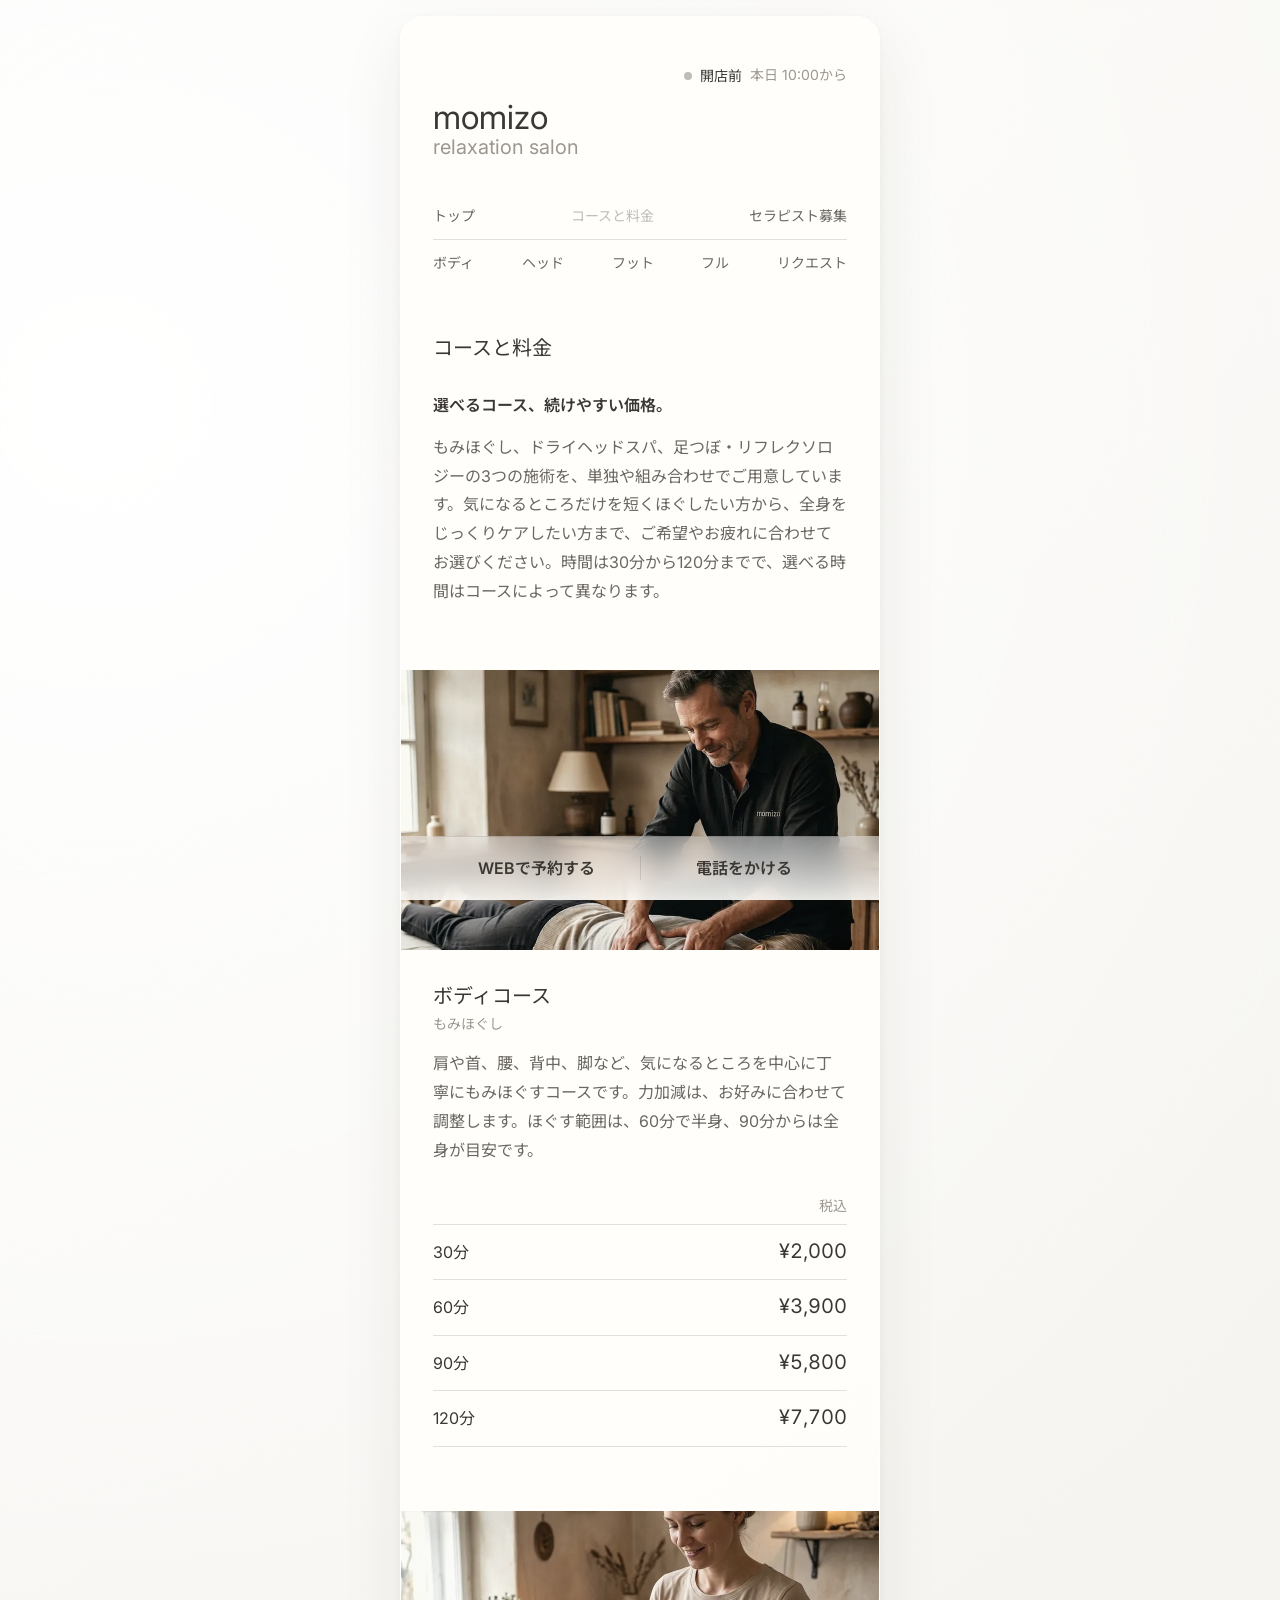
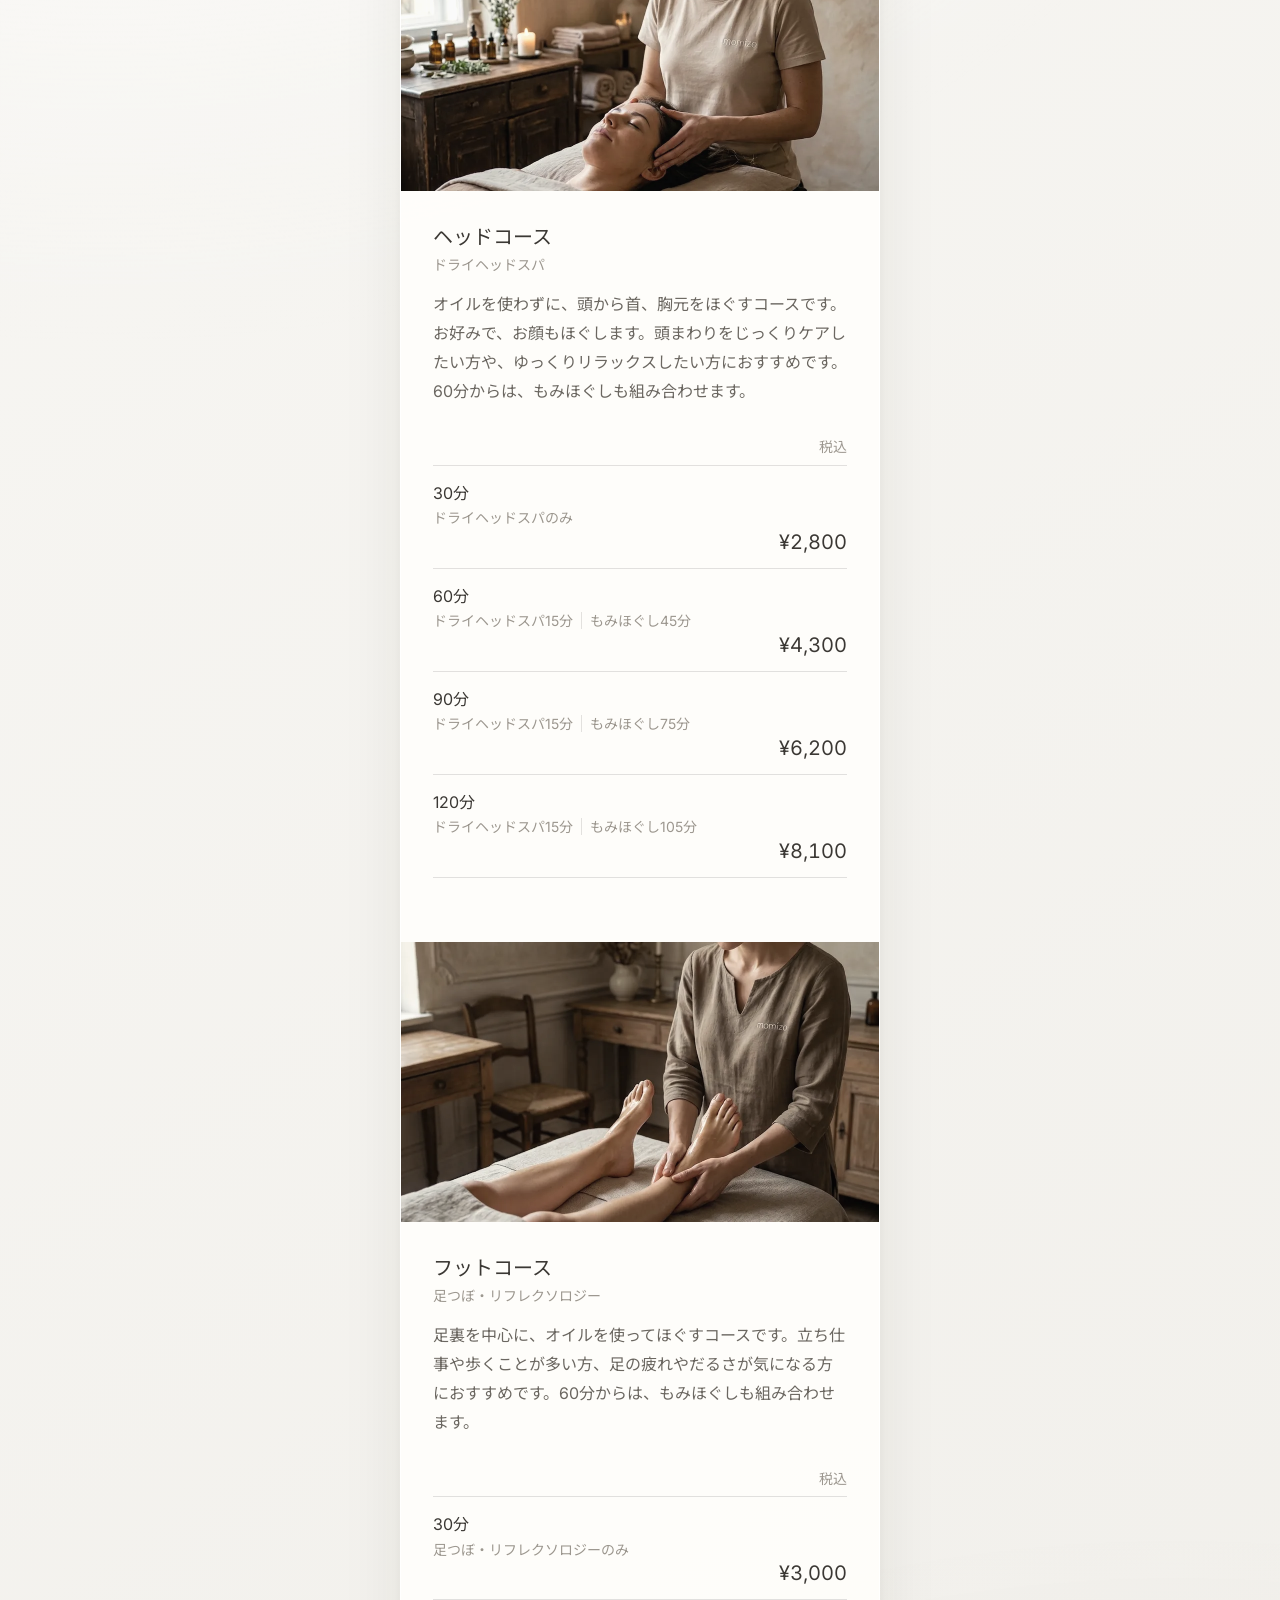
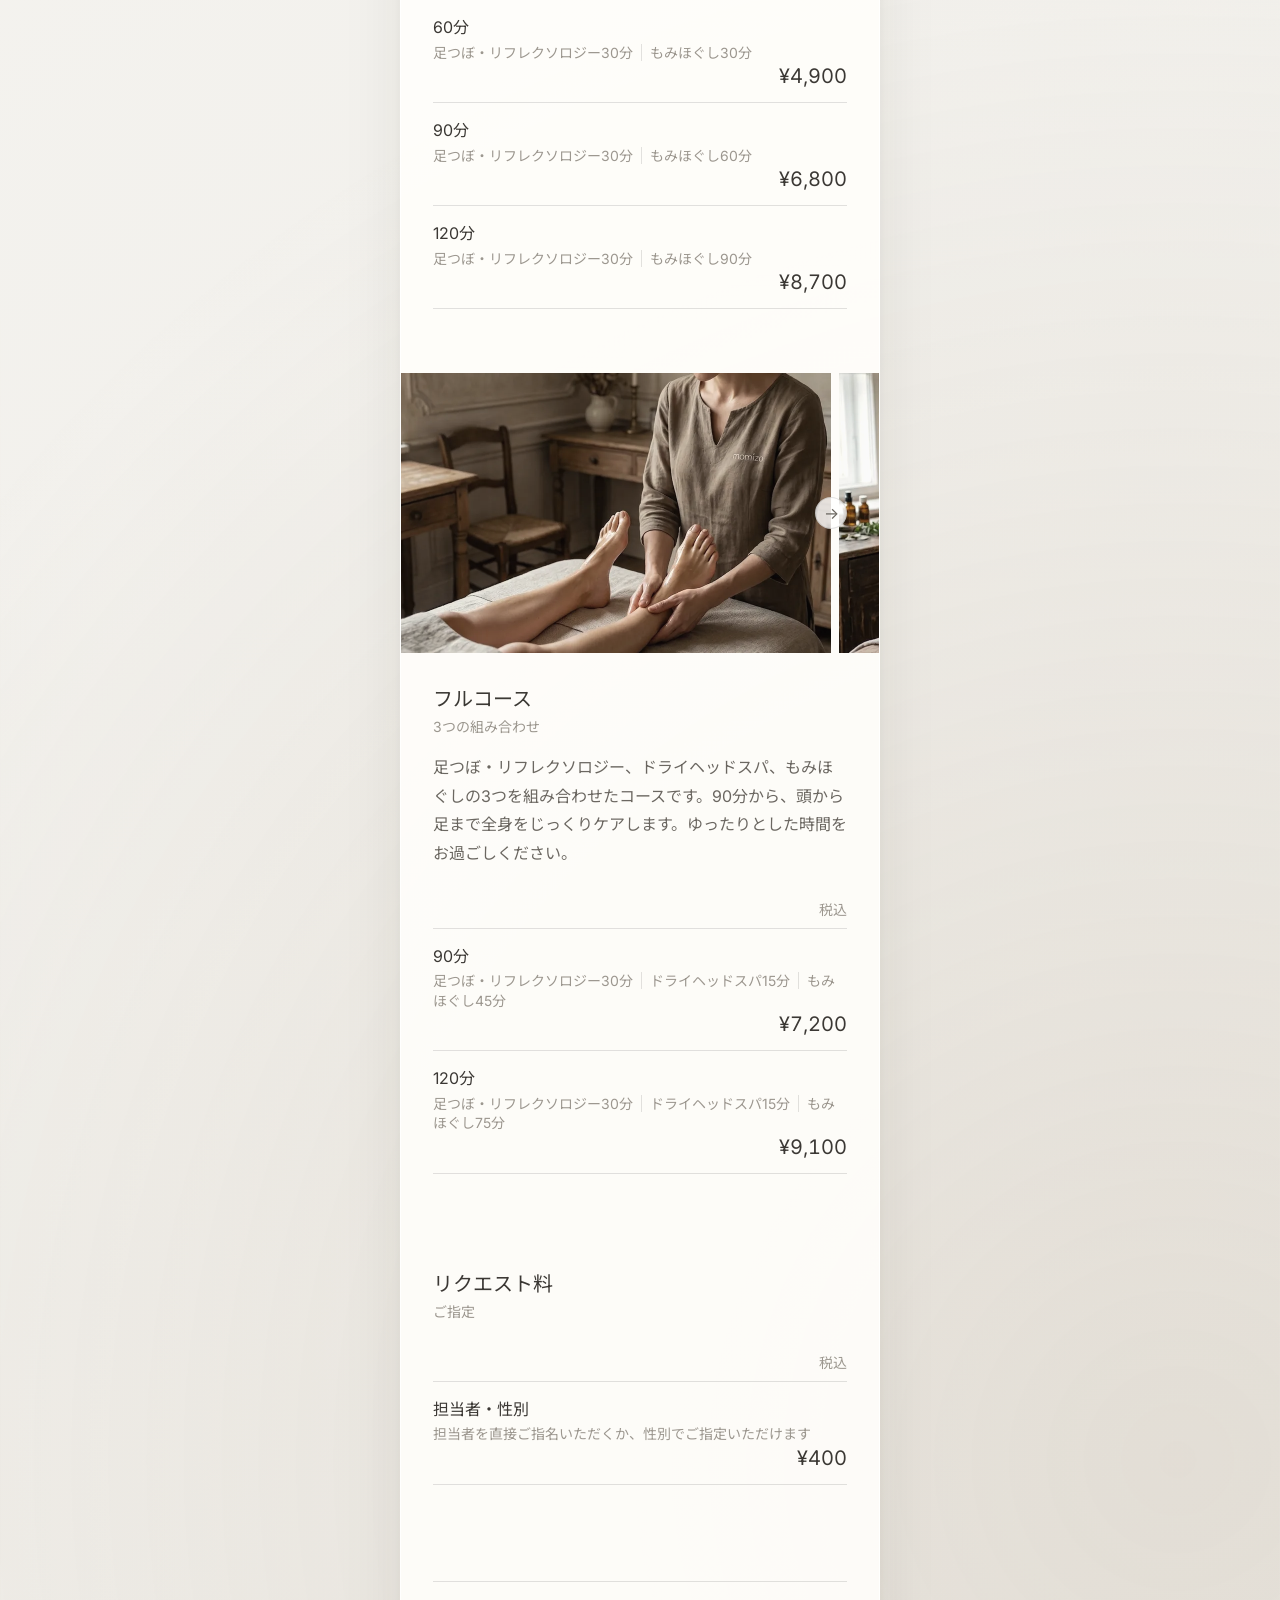
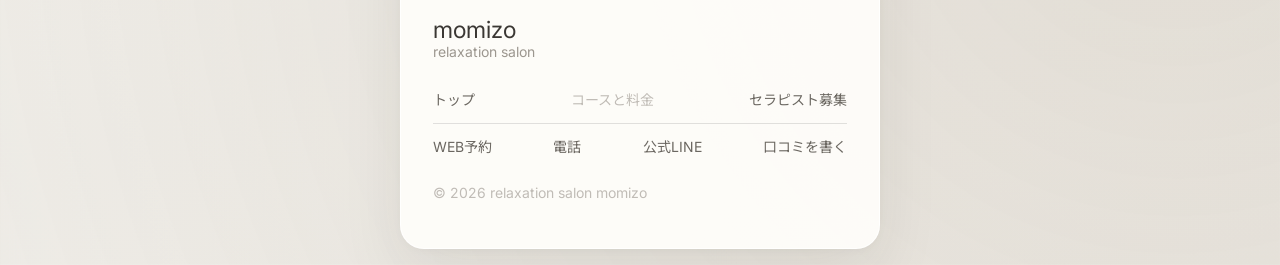
==== commit 227db471: "Update index.html" ====
--- a/menu/index.html
+++ b/menu/index.html
@@ -61,6 +61,11 @@
   --gap-head: var(--sp-4);      /* 16 小見出し→中身、線で区切った行の上下、ページの行→区切り線→ナビ */
   --gap-block: var(--sp-6);     /* 24 本文→ボタン、注意書き→ボタン、セクションの説明文→中身 */
   --gap-section: var(--sp-8);   /* 32 セクション見出し→中身、写真→小見出し、本文→お知らせ、フッターの各段の間 */
+  --gap-logo: var(--sp-12);     /* 48 ヘッダーのロゴ→ページの行（ロゴを独立させる） */
+
+  /* 枠の内側（2種類） */
+  --pad-part: var(--sp-3) var(--sp-4);  /* 上下12・左右16 中身が1〜2行の部品：線のボタン、入力欄、強調の文、施術の欄、同意の欄 */
+  --pad-box: var(--sp-6);               /* 24 見出しや複数の中身を収める箱：お知らせ、「65%」の箱、送信完了 */
 
   /* 横の位置（幅480px以下で変わる） */
   --page-pad: var(--sp-4);
@@ -70,7 +75,7 @@
 
   /* 部品の大きさ */
   --size-control: var(--sp-16); /* 64 ボタン・線のボタンの高さ（固有値） */
-  --label-col: var(--sp-16);    /* 64 表の項目欄の幅（固有値） */
+  --label-col: var(--sp-16);    /* 64 フォームの曜日の欄の幅（固有値） */
   --arrow: var(--sp-8);         /* 32 矢印の丸 */
 
   /* 線・角丸・影 */
@@ -80,7 +85,6 @@
 
   /* 文字 */
   --font-sans: "Inter", "Noto Sans JP", -apple-system, BlinkMacSystemFont, "Hiragino Sans", "Yu Gothic", sans-serif;
-  --font-latin: "Inter", sans-serif;
   --fw-regular: 400; --fw-semibold: 600;
   --fs-sm: 14px;     /* 補足・注意書き、営業状況、ナビ、フッターのリンク、著作権表示、コースの施術名、表の単位 */
   --fs-md: 16px;     /* 本文、表、特徴の一覧、小見出し、ボタン */
@@ -108,20 +112,19 @@
 
 /* ---------- 土台 ---------- */
 * { box-sizing: border-box; margin: 0; padding: 0; }
-html { scroll-behavior: smooth; -webkit-text-size-adjust: 100%; background: var(--paper); min-height: 100%; }
+html { scroll-behavior: smooth; -webkit-text-size-adjust: 100%; background: var(--paper); }
 body {
   font-family: var(--font-sans); font-weight: var(--fw-regular); font-size: var(--fs-md); line-height: var(--lh-text);
   color: var(--ink-2); background: var(--bg-page);
-  -webkit-font-smoothing: antialiased; text-rendering: optimizeLegibility; overflow-x: hidden;
+  -webkit-font-smoothing: antialiased; overflow-x: hidden;
   min-height: 100svh; display: grid; place-items: start center;
   padding: calc(env(safe-area-inset-top, 0px) + var(--page-pad)) var(--page-pad) calc(env(safe-area-inset-bottom, 0px) + var(--page-pad));
 }
 /* 文章の折り返しはブラウザにまかせる。手で改行するのは「。」のあとだけ */
-h1, h2, h3 { font-weight: var(--fw-regular); line-height: var(--lh-ui); color: var(--ink-2); }
+h1, h2, h3 { font-weight: var(--fw-regular); line-height: var(--lh-ui); }
 main p { color: var(--muted); }
 a { color: inherit; }
 a:focus-visible { outline: var(--focus-w) solid var(--accent); outline-offset: var(--focus-w); }
-.wrap { width: 100%; }
 section[id], article[id] { scroll-margin-top: var(--page-group); }
 
 /* ---------- カード ---------- */
@@ -139,14 +142,14 @@
 .head .wrap { display: grid; grid-template-columns: minmax(0, 1fr); justify-items: start; }
 .head .brand { font-size: var(--fs-logo); }
 /* ページの行：ロゴとの間は48あけて、ロゴを独立させる。区切り線の上が「サイトのページ」、下が「このページの中」 */
-.head-pages { margin-top: var(--sp-12); padding-bottom: var(--gap-head); border-bottom: var(--bw) solid var(--ink-12); }
-
-/* ロゴ：momizo（400・ink-2）の下に relaxation salon（soft）。間0。
+.head-pages { margin-top: var(--gap-logo); padding-bottom: var(--gap-head); border-bottom: var(--bw) solid var(--ink-12); }
+
+/* ロゴ：momizo（400・ink-2）の下に relaxation salon（soft）。2行の間は relaxation salon の -.35em 詰める（ロゴの中の値。大きさを変えても同じ比率）。
    1つの塊として大きさを変え、relaxation salon は momizo の0.6倍。
    フッターは relaxation salon を小さい文字と同じ14pxにそろえ、momizo はその逆算（14÷0.6≒23.3）。ヘッダーは relaxation salon を20pxにそろえ、momizo はその逆算（20÷0.6≒33.3） */
-.brand { display: grid; font-size: calc(var(--fs-sm) / .6); color: inherit; text-decoration: none; transition: opacity var(--dur-base) var(--ease-out); }
-.brand-name { font-size: 1em; line-height: var(--lh-ui); color: var(--ink-2); }
-.brand-sub { font-size: .6em; line-height: var(--lh-ui); color: var(--soft); white-space: nowrap; }
+.brand { display: grid; font-size: calc(var(--fs-sm) / .6); text-decoration: none; transition: opacity var(--dur-base) var(--ease-out); }
+.brand-name { line-height: var(--lh-ui); }
+.brand-sub { margin-top: -.35em; font-size: .6em; line-height: var(--lh-ui); color: var(--soft); white-space: nowrap; }
 
 /* 営業状況：ヘッダーのいちばん上、右端に1行。点＋いまの状態（ink-2）と、閉まる時刻か次に開く日時（soft）。
    →8→ ロゴ。中身はスクリプトが入れてから見せる（行の高さは先に取っておき、出たときにロゴが動かないようにする） */
@@ -195,7 +198,7 @@
 .dock.hide { translate: -50% 100%; opacity: 0; pointer-events: none; }
 .dock a {
   position: relative; display: grid; place-content: center;
-  min-height: var(--size-control); font-size: var(--fs-md); font-weight: var(--fw-semibold); line-height: var(--lh-ui); text-decoration: none; white-space: nowrap; color: var(--ink-2);
+  min-height: var(--size-control); font-weight: var(--fw-semibold); line-height: var(--lh-ui); text-decoration: none; white-space: nowrap;
   transition: opacity var(--dur-base) var(--ease-out), transform var(--dur-base) var(--ease-out);
 }
 .dock a + a::before { content: ""; position: absolute; left: 0; top: 50%; height: var(--sp-6); margin-top: calc(var(--sp-6) / -2); width: var(--bw); background: var(--ink-12); }
@@ -208,7 +211,7 @@
 .foot-body { padding-top: var(--gap-section); border-top: var(--bw) solid var(--ink-12); }
 .foot-pages { margin-top: var(--gap-section); padding-bottom: var(--gap-head); border-bottom: var(--bw) solid var(--ink-12); }
 .foot-ext { margin-top: var(--gap-head); }   /* 線の上下16。押せる範囲は線のところで接する */
-.footer { margin-top: var(--gap-section); font-family: var(--font-latin); font-size: var(--fs-sm); line-height: var(--lh-none); color: var(--faint); }
+.footer { margin-top: var(--gap-section); font-size: var(--fs-sm); line-height: var(--lh-none); color: var(--faint); }
 
 @media (prefers-reduced-motion: reduce) { *, *::before, *::after { animation-duration: .01ms !important; animation-delay: 0s !important; transition-duration: .01ms !important; scroll-behavior: auto !important; } }
 /* ===== 共通：土台ここまで ===== */
@@ -221,7 +224,7 @@
    画像がないときは仮画像の面 */
 .ph {
   --ph-h: 280px;
-  display: flex; gap: var(--sp-2); height: var(--ph-h);
+  display: flex; gap: var(--gap-item); height: var(--ph-h);
   margin-inline: calc(var(--card-pad-x) * -1);
   overflow-x: auto; overflow-y: hidden; overscroll-behavior-x: contain; contain: inline-size;
   scrollbar-width: none;
@@ -270,14 +273,17 @@
 .course .name { margin: var(--gap-section) 0 0; }
 .course .name + p { margin-top: var(--gap-head); }
 
-/* ---------- 料金表：左に時間とその内訳、右に料金。線の行の上下は16 ---------- */
-/* 単位：表の右上に1か所だけ「税込・円」（総額表示）。料金の数字には「¥」も「税込」も付けない */
+/* ---------- 料金表：時間 →（内訳）→ 料金。料金は最後の段の右端。線の行の上下は16 ---------- */
+/* 単位：表の右上に1か所だけ「税込」（総額表示）。料金の数字には半角の「¥」を付ける */
 .unit { margin-top: var(--gap-section); margin-bottom: var(--gap-item); text-align: right; font-size: var(--fs-sm); line-height: var(--lh-ui); color: var(--soft); }
-h2 + .unit { margin-top: 0; }   /* 見出しの直後は見出しの余白だけ */
 .prices { list-style: none; border-top: var(--bw) solid var(--ink-12); }
-.prices li { display: grid; grid-template-columns: 1fr auto; gap: 0 var(--gap-head); align-items: center; padding: var(--gap-head) 0; border-bottom: var(--bw) solid var(--ink-12); }
-.prices .t { display: grid; gap: var(--gap-tight); line-height: var(--lh-ui); }
-.prices .t small { font-size: var(--fs-sm); color: var(--soft); }
+.prices li { display: grid; grid-template-columns: 1fr auto; gap: var(--gap-tight) var(--gap-head); align-items: baseline; padding: var(--gap-head) 0; border-bottom: var(--bw) solid var(--ink-12); }
+.prices .t { line-height: var(--lh-ui); }
+.prices .t small { display: block; margin-top: var(--gap-tight); font-size: var(--fs-sm); color: var(--soft); }   /* 内訳は時間の下に */
+/* 内訳のある行は3段：時間 → 内訳（幅いっぱい）→ 料金（右端）。料金はいつも行の最後の段の右端 */
+.prices li:has(small) .t { grid-column: 1 / -1; }
+.prices li:has(small) b { grid-row: 2; grid-column: 2; }
+.prices small span + span { margin-left: var(--gap-item); padding-left: var(--gap-item); border-left: var(--bw) solid var(--ink-12); }   /* 組み合わせの区切り：画面下のメニューと同じ細い縦線 */
 .prices b { font-size: var(--fs-lg); line-height: var(--lh-none); font-weight: var(--fw-regular); font-variant-numeric: tabular-nums; white-space: nowrap; }
 /* ===== このページだけここまで ===== */
 </style>
@@ -310,55 +316,55 @@
       <div class="ph"><img src="../assets/img/course-body.webp" alt="もみほぐしの様子。服の上から背中をほぐす" width="960" height="560" decoding="async"></div>
       <h2 class="name">ボディコース<small>もみほぐし</small></h2>
       <p>肩や首、腰、背中、脚など、気になるところを中心に丁寧にもみほぐすコースです。力加減は、お好みに合わせて調整します。ほぐす範囲は、60分で半身、90分からは全身が目安です。</p>
-      <p class="unit">税込・円</p>
+      <p class="unit">税込</p>
       <ul class="prices">
-          <li><span class="t">30分</span><b>2,000</b></li>
-          <li><span class="t">60分</span><b>3,900</b></li>
-          <li><span class="t">90分</span><b>5,800</b></li>
-          <li><span class="t">120分</span><b>7,700</b></li>
+          <li><span class="t">30分</span><b>¥2,000</b></li>
+          <li><span class="t">60分</span><b>¥3,900</b></li>
+          <li><span class="t">90分</span><b>¥5,800</b></li>
+          <li><span class="t">120分</span><b>¥7,700</b></li>
       </ul>
     </article>
     <article class="course" id="head">
       <div class="ph"><img src="../assets/img/course-head.webp" alt="ドライヘッドスパの様子。あお向けで頭をほぐす" width="960" height="560" loading="lazy" decoding="async"></div>
       <h2 class="name">ヘッドコース<small>ドライヘッドスパ</small></h2>
       <p>オイルを使わずに、頭から首、胸元をほぐすコースです。お好みで、お顔もほぐします。頭まわりをじっくりケアしたい方や、ゆっくりリラックスしたい方におすすめです。60分からは、もみほぐしも組み合わせます。</p>
-      <p class="unit">税込・円</p>
+      <p class="unit">税込</p>
       <ul class="prices">
-          <li><span class="t">30分<small>ドライヘッドスパのみ</small></span><b>2,800</b></li>
-          <li><span class="t">60分<small>ドライヘッドスパ15分、もみほぐし45分</small></span><b>4,300</b></li>
-          <li><span class="t">90分<small>ドライヘッドスパ15分、もみほぐし75分</small></span><b>6,200</b></li>
-          <li><span class="t">120分<small>ドライヘッドスパ15分、もみほぐし105分</small></span><b>8,100</b></li>
+          <li><span class="t">30分<small>ドライヘッドスパのみ</small></span><b>¥2,800</b></li>
+          <li><span class="t">60分<small><span>ドライヘッドスパ15分</span><span>もみほぐし45分</span></small></span><b>¥4,300</b></li>
+          <li><span class="t">90分<small><span>ドライヘッドスパ15分</span><span>もみほぐし75分</span></small></span><b>¥6,200</b></li>
+          <li><span class="t">120分<small><span>ドライヘッドスパ15分</span><span>もみほぐし105分</span></small></span><b>¥8,100</b></li>
       </ul>
     </article>
     <article class="course" id="foot">
       <div class="ph"><img src="../assets/img/course-foot.webp" alt="足つぼ・リフレクソロジーの様子。オイルで足をほぐす" width="960" height="560" loading="lazy" decoding="async"></div>
       <h2 class="name">フットコース<small>足つぼ・リフレクソロジー</small></h2>
       <p>足裏を中心に、オイルを使ってほぐすコースです。立ち仕事や歩くことが多い方、足の疲れやだるさが気になる方におすすめです。60分からは、もみほぐしも組み合わせます。</p>
-      <p class="unit">税込・円</p>
+      <p class="unit">税込</p>
       <ul class="prices">
-          <li><span class="t">30分<small>足つぼ・リフレクソロジーのみ</small></span><b>3,000</b></li>
-          <li><span class="t">60分<small>足つぼ・リフレクソロジー30分、もみほぐし30分</small></span><b>4,900</b></li>
-          <li><span class="t">90分<small>足つぼ・リフレクソロジー30分、もみほぐし60分</small></span><b>6,800</b></li>
-          <li><span class="t">120分<small>足つぼ・リフレクソロジー30分、もみほぐし90分</small></span><b>8,700</b></li>
+          <li><span class="t">30分<small>足つぼ・リフレクソロジーのみ</small></span><b>¥3,000</b></li>
+          <li><span class="t">60分<small><span>足つぼ・リフレクソロジー30分</span><span>もみほぐし30分</span></small></span><b>¥4,900</b></li>
+          <li><span class="t">90分<small><span>足つぼ・リフレクソロジー30分</span><span>もみほぐし60分</span></small></span><b>¥6,800</b></li>
+          <li><span class="t">120分<small><span>足つぼ・リフレクソロジー30分</span><span>もみほぐし90分</span></small></span><b>¥8,700</b></li>
       </ul>
     </article>
     <article class="course" id="full">
       <div class="ph"><img src="../assets/img/course-foot.webp" alt="足つぼ・リフレクソロジーの様子" width="960" height="560" loading="lazy" decoding="async"><img src="../assets/img/course-head.webp" alt="ドライヘッドスパの様子" width="960" height="560" loading="lazy" decoding="async"><img src="../assets/img/course-body.webp" alt="もみほぐしの様子" width="960" height="560" loading="lazy" decoding="async"></div>
       <h2 class="name">フルコース<small>3つの組み合わせ</small></h2>
       <p>足つぼ・リフレクソロジー、ドライヘッドスパ、もみほぐしの3つを組み合わせたコースです。90分から、頭から足まで全身をじっくりケアします。ゆったりとした時間をお過ごしください。</p>
-      <p class="unit">税込・円</p>
+      <p class="unit">税込</p>
       <ul class="prices">
-          <li><span class="t">90分<small>足つぼ・リフレクソロジー30分、ドライヘッドスパ15分、もみほぐし45分</small></span><b>7,200</b></li>
-          <li><span class="t">120分<small>足つぼ・リフレクソロジー30分、ドライヘッドスパ15分、もみほぐし75分</small></span><b>9,100</b></li>
+          <li><span class="t">90分<small><span>足つぼ・リフレクソロジー30分</span><span>ドライヘッドスパ15分</span><span>もみほぐし45分</span></small></span><b>¥7,200</b></li>
+          <li><span class="t">120分<small><span>足つぼ・リフレクソロジー30分</span><span>ドライヘッドスパ15分</span><span>もみほぐし75分</span></small></span><b>¥9,100</b></li>
       </ul>
     </article>
   </div>
 
   <section class="sec" id="request">
     <h2 class="name">リクエスト料<small>ご指定</small></h2>
-    <p class="unit">税込・円</p>
+    <p class="unit">税込</p>
     <ul class="prices">
-      <li><span class="t">担当者・性別<small>担当者を直接ご指名いただくか、性別でご指定いただけます</small></span><b>400</b></li>
+      <li><span class="t">担当者・性別<small>担当者を直接ご指名いただくか、性別でご指定いただけます</small></span><b>¥400</b></li>
     </ul>
   </section>
 
